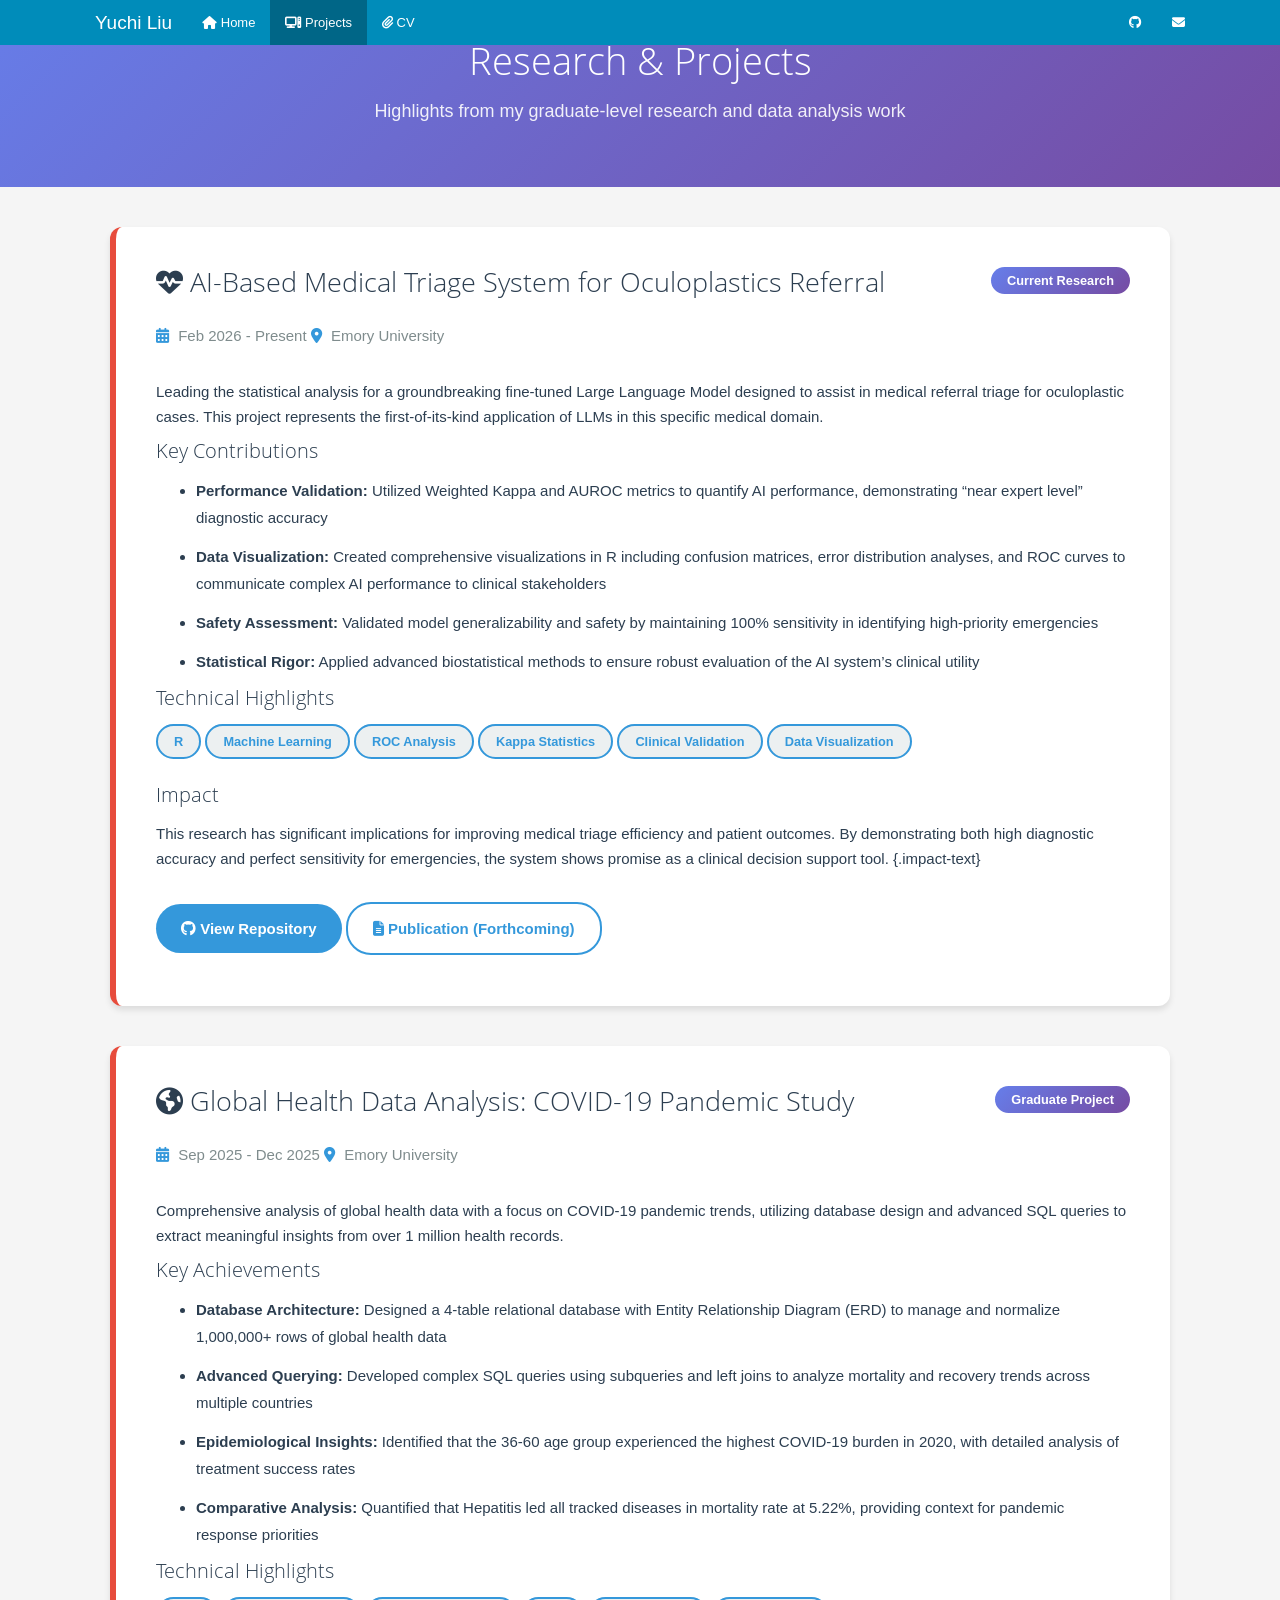
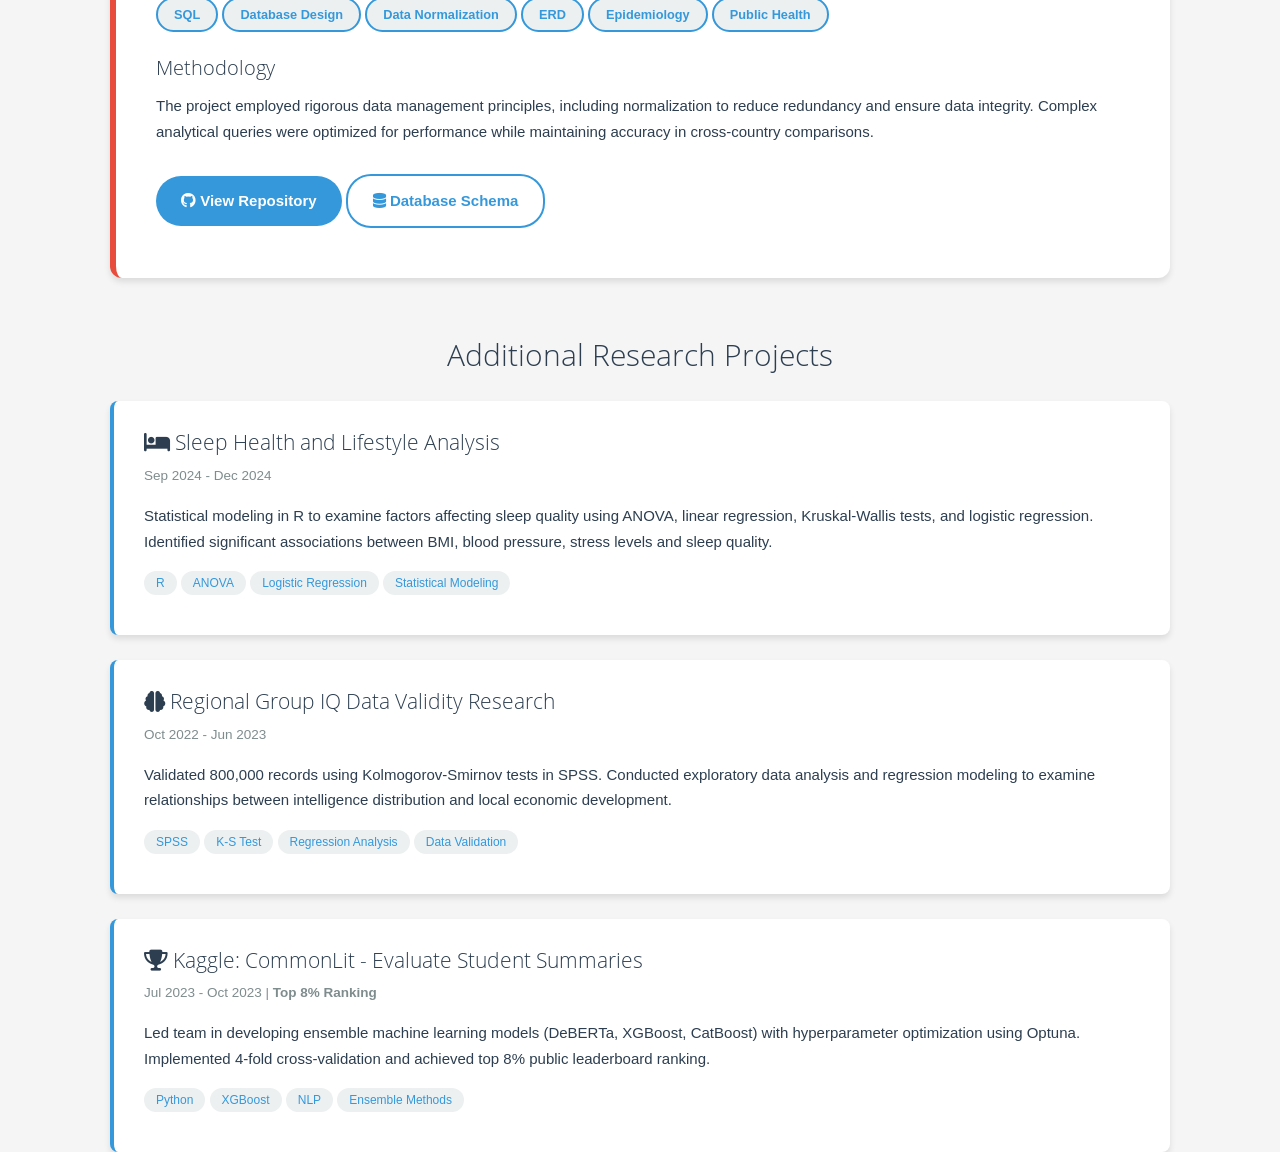
==== docs/projects.html @ c68bc4a6 "Add docs folder" ====
<!DOCTYPE html>

<html>

<head>

<meta charset="utf-8" />
<meta name="generator" content="pandoc" />
<meta http-equiv="X-UA-Compatible" content="IE=EDGE" />




<title>Projects</title>

<script src="site_libs/header-attrs-2.29/header-attrs.js"></script>
<script src="site_libs/jquery-3.6.0/jquery-3.6.0.min.js"></script>
<meta name="viewport" content="width=device-width, initial-scale=1" />
<link href="site_libs/bootstrap-3.3.5/css/yeti.min.css" rel="stylesheet" />
<script src="site_libs/bootstrap-3.3.5/js/bootstrap.min.js"></script>
<script src="site_libs/bootstrap-3.3.5/shim/html5shiv.min.js"></script>
<script src="site_libs/bootstrap-3.3.5/shim/respond.min.js"></script>
<style>h1 {font-size: 34px;}
       h1.title {font-size: 38px;}
       h2 {font-size: 30px;}
       h3 {font-size: 24px;}
       h4 {font-size: 18px;}
       h5 {font-size: 16px;}
       h6 {font-size: 12px;}
       code {color: inherit; background-color: rgba(0, 0, 0, 0.04);}
       pre:not([class]) { background-color: white }</style>
<script src="site_libs/navigation-1.1/tabsets.js"></script>
<link href="site_libs/highlightjs-9.12.0/default.css" rel="stylesheet" />
<script src="site_libs/highlightjs-9.12.0/highlight.js"></script>
<link href="site_libs/font-awesome-6.5.2/css/all.min.css" rel="stylesheet" />
<link href="site_libs/font-awesome-6.5.2/css/v4-shims.min.css" rel="stylesheet" />
<link rel="icon" type="image/png" href="images/favicon.ico"/>

<style type="text/css">
  code{white-space: pre-wrap;}
  span.smallcaps{font-variant: small-caps;}
  span.underline{text-decoration: underline;}
  div.column{display: inline-block; vertical-align: top; width: 50%;}
  div.hanging-indent{margin-left: 1.5em; text-indent: -1.5em;}
  ul.task-list{list-style: none;}
    </style>

<style type="text/css">code{white-space: pre;}</style>
<script type="text/javascript">
if (window.hljs) {
  hljs.configure({languages: []});
  hljs.initHighlightingOnLoad();
  if (document.readyState && document.readyState === "complete") {
    window.setTimeout(function() { hljs.initHighlighting(); }, 0);
  }
}
</script>






<link rel="stylesheet" href="style.css" type="text/css" />



<style type = "text/css">
.main-container {
  max-width: 940px;
  margin-left: auto;
  margin-right: auto;
}
img {
  max-width:100%;
}
.tabbed-pane {
  padding-top: 12px;
}
.html-widget {
  margin-bottom: 20px;
}
button.code-folding-btn:focus {
  outline: none;
}
summary {
  display: list-item;
}
details > summary > p:only-child {
  display: inline;
}
pre code {
  padding: 0;
}
</style>


<style type="text/css">
.dropdown-submenu {
  position: relative;
}
.dropdown-submenu>.dropdown-menu {
  top: 0;
  left: 100%;
  margin-top: -6px;
  margin-left: -1px;
  border-radius: 0 6px 6px 6px;
}
.dropdown-submenu:hover>.dropdown-menu {
  display: block;
}
.dropdown-submenu>a:after {
  display: block;
  content: " ";
  float: right;
  width: 0;
  height: 0;
  border-color: transparent;
  border-style: solid;
  border-width: 5px 0 5px 5px;
  border-left-color: #cccccc;
  margin-top: 5px;
  margin-right: -10px;
}
.dropdown-submenu:hover>a:after {
  border-left-color: #adb5bd;
}
.dropdown-submenu.pull-left {
  float: none;
}
.dropdown-submenu.pull-left>.dropdown-menu {
  left: -100%;
  margin-left: 10px;
  border-radius: 6px 0 6px 6px;
}
</style>

<script type="text/javascript">
// manage active state of menu based on current page
$(document).ready(function () {
  // active menu anchor
  href = window.location.pathname
  href = href.substr(href.lastIndexOf('/') + 1)
  if (href === "")
    href = "index.html";
  var menuAnchor = $('a[href="' + href + '"]');

  // mark the anchor link active (and if it's in a dropdown, also mark that active)
  var dropdown = menuAnchor.closest('li.dropdown');
  if (window.bootstrap) { // Bootstrap 4+
    menuAnchor.addClass('active');
    dropdown.find('> .dropdown-toggle').addClass('active');
  } else { // Bootstrap 3
    menuAnchor.parent().addClass('active');
    dropdown.addClass('active');
  }

  // Navbar adjustments
  var navHeight = $(".navbar").first().height() + 15;
  var style = document.createElement('style');
  var pt = "padding-top: " + navHeight + "px; ";
  var mt = "margin-top: -" + navHeight + "px; ";
  var css = "";
  // offset scroll position for anchor links (for fixed navbar)
  for (var i = 1; i <= 6; i++) {
    css += ".section h" + i + "{ " + pt + mt + "}\n";
  }
  style.innerHTML = "body {" + pt + "padding-bottom: 40px; }\n" + css;
  document.head.appendChild(style);
});
</script>

<!-- tabsets -->

<style type="text/css">
.tabset-dropdown > .nav-tabs {
  display: inline-table;
  max-height: 500px;
  min-height: 44px;
  overflow-y: auto;
  border: 1px solid #ddd;
  border-radius: 4px;
}

.tabset-dropdown > .nav-tabs > li.active:before, .tabset-dropdown > .nav-tabs.nav-tabs-open:before {
  content: "\e259";
  font-family: 'Glyphicons Halflings';
  display: inline-block;
  padding: 10px;
  border-right: 1px solid #ddd;
}

.tabset-dropdown > .nav-tabs.nav-tabs-open > li.active:before {
  content: "\e258";
  font-family: 'Glyphicons Halflings';
  border: none;
}

.tabset-dropdown > .nav-tabs > li.active {
  display: block;
}

.tabset-dropdown > .nav-tabs > li > a,
.tabset-dropdown > .nav-tabs > li > a:focus,
.tabset-dropdown > .nav-tabs > li > a:hover {
  border: none;
  display: inline-block;
  border-radius: 4px;
  background-color: transparent;
}

.tabset-dropdown > .nav-tabs.nav-tabs-open > li {
  display: block;
  float: none;
}

.tabset-dropdown > .nav-tabs > li {
  display: none;
}
</style>

<!-- code folding -->




</head>

<body>


<div class="container-fluid main-container">




<div class="navbar navbar-inverse  navbar-fixed-top" role="navigation">
  <div class="container">
    <div class="navbar-header">
      <button type="button" class="navbar-toggle collapsed" data-toggle="collapse" data-bs-toggle="collapse" data-target="#navbar" data-bs-target="#navbar">
        <span class="icon-bar"></span>
        <span class="icon-bar"></span>
        <span class="icon-bar"></span>
      </button>
      <a class="navbar-brand" href="index.html">Yuchi Liu</a>
    </div>
    <div id="navbar" class="navbar-collapse collapse">
      <ul class="nav navbar-nav">
        <li>
  <a href="index.html">
    <span class="fa fa-home"></span>
     
    Home
  </a>
</li>
<li>
  <a href="projects.html">
    <span class="fa fa-computer"></span>
     
    Projects
  </a>
</li>
<li>
  <a href="files/cv_full.pdf">
    <span class="fa fa-paperclip"></span>
     
    CV
  </a>
</li>
      </ul>
      <ul class="nav navbar-nav navbar-right">
        <li>
  <a href="https://github.com//yuchi-liu7">
    <span class="fa fa-github"></span>
     
  </a>
</li>
<li>
  <a href="mailto:yuchi.liu02@gmail.com">
    <span class="fa fa-envelope"></span>
     
  </a>
</li>
      </ul>
    </div><!--/.nav-collapse -->
  </div><!--/.container -->
</div><!--/.navbar -->

<div id="header">



<h1 class="title toc-ignore">Projects</h1>

</div>


<div id="research-projects" class="section level1 projects-header">
<h1>Research &amp; Projects</h1>
<p class="projects-subtitle">
Highlights from my graduate-level research and data analysis work
</p>
</div>
<div class="projects-container">
<div class="project-card featured">
<div id="ai-based-medical-triage-system-for-oculoplastics-referral"
class="section level2 project-header">
<h2><i class="fa fa-heartbeat"></i> AI-Based Medical Triage System for
Oculoplastics Referral</h2>
<p><span class="project-badge">Current Research</span></p>
</div>
<div class="project-meta">
<p><span class="meta-item"><i class="fa fa-calendar"></i> Feb 2026 -
Present</span> <span class="meta-item"><i class="fa fa-map-marker"></i>
Emory University</span></p>
</div>
<div class="project-description">
<p>Leading the statistical analysis for a groundbreaking fine-tuned
Large Language Model designed to assist in medical referral triage for
oculoplastic cases. This project represents the first-of-its-kind
application of LLMs in this specific medical domain.</p>
<div id="key-contributions" class="section level3">
<h3>Key Contributions</h3>
<ul>
<li><strong>Performance Validation:</strong> Utilized Weighted Kappa and
AUROC metrics to quantify AI performance, demonstrating “near expert
level” diagnostic accuracy</li>
<li><strong>Data Visualization:</strong> Created comprehensive
visualizations in R including confusion matrices, error distribution
analyses, and ROC curves to communicate complex AI performance to
clinical stakeholders</li>
<li><strong>Safety Assessment:</strong> Validated model generalizability
and safety by maintaining 100% sensitivity in identifying high-priority
emergencies</li>
<li><strong>Statistical Rigor:</strong> Applied advanced biostatistical
methods to ensure robust evaluation of the AI system’s clinical
utility</li>
</ul>
</div>
<div id="technical-highlights" class="section level3">
<h3>Technical Highlights</h3>
<div class="tech-stack">
<p><span class="tech-tag">R</span> <span class="tech-tag">Machine
Learning</span> <span class="tech-tag">ROC Analysis</span> <span
class="tech-tag">Kappa Statistics</span> <span class="tech-tag">Clinical
Validation</span> <span class="tech-tag">Data Visualization</span></p>
</div>
</div>
<div id="impact" class="section level3">
<h3>Impact</h3>
<p>This research has significant implications for improving medical
triage efficiency and patient outcomes. By demonstrating both high
diagnostic accuracy and perfect sensitivity for emergencies, the system
shows promise as a clinical decision support tool. {.impact-text}</p>
</div>
</div>
<div class="project-links">
<p><a href="https://github.com/yuchi-liu7" class="btn-project"
target="_blank"><i class="fa fa-github"></i> View Repository</a> <a
href="#" class="btn-project-secondary"><i class="fa fa-file-text"></i>
Publication (Forthcoming)</a></p>
</div>
</div>
<div class="project-card featured">
<div id="global-health-data-analysis-covid-19-pandemic-study"
class="section level2 project-header">
<h2><i class="fa fa-globe"></i> Global Health Data Analysis: COVID-19
Pandemic Study</h2>
<p><span class="project-badge">Graduate Project</span></p>
</div>
<div class="project-meta">
<p><span class="meta-item"><i class="fa fa-calendar"></i> Sep 2025 - Dec
2025</span> <span class="meta-item"><i class="fa fa-map-marker"></i>
Emory University</span></p>
</div>
<div class="project-description">
<p>Comprehensive analysis of global health data with a focus on COVID-19
pandemic trends, utilizing database design and advanced SQL queries to
extract meaningful insights from over 1 million health records.</p>
<div id="key-achievements" class="section level3">
<h3>Key Achievements</h3>
<ul>
<li><strong>Database Architecture:</strong> Designed a 4-table
relational database with Entity Relationship Diagram (ERD) to manage and
normalize 1,000,000+ rows of global health data</li>
<li><strong>Advanced Querying:</strong> Developed complex SQL queries
using subqueries and left joins to analyze mortality and recovery trends
across multiple countries</li>
<li><strong>Epidemiological Insights:</strong> Identified that the 36-60
age group experienced the highest COVID-19 burden in 2020, with detailed
analysis of treatment success rates</li>
<li><strong>Comparative Analysis:</strong> Quantified that Hepatitis led
all tracked diseases in mortality rate at 5.22%, providing context for
pandemic response priorities</li>
</ul>
</div>
<div id="technical-highlights-1" class="section level3">
<h3>Technical Highlights</h3>
<div class="tech-stack">
<p><span class="tech-tag">SQL</span> <span class="tech-tag">Database
Design</span> <span class="tech-tag">Data Normalization</span> <span
class="tech-tag">ERD</span> <span class="tech-tag">Epidemiology</span>
<span class="tech-tag">Public Health</span></p>
</div>
</div>
<div id="methodology" class="section level3">
<h3>Methodology</h3>
<p>The project employed rigorous data management principles, including
normalization to reduce redundancy and ensure data integrity. Complex
analytical queries were optimized for performance while maintaining
accuracy in cross-country comparisons.</p>
</div>
</div>
<div class="project-links">
<p><a href="https://github.com/yuchi-liu7" class="btn-project"
target="_blank"><i class="fa fa-github"></i> View Repository</a> <a
href="https://www.kaggle.com/datasets/uom190346a/sleep-health-and-lifestyle-dataset"
class="btn-project-secondary"><i class="fa fa-database"></i> Database
Schema</a></p>
</div>
</div>
<div id="additional-research-projects"
class="section level2 additional-projects">
<h2>Additional Research Projects</h2>
<div class="project-list">
<div id="sleep-health-and-lifestyle-analysis"
class="section level3 project-item">
<h3><i class="fa fa-bed"></i> Sleep Health and Lifestyle Analysis</h3>
<p class="project-date">
Sep 2024 - Dec 2024
</p>
<p>Statistical modeling in R to examine factors affecting sleep quality
using ANOVA, linear regression, Kruskal-Wallis tests, and logistic
regression. Identified significant associations between BMI, blood
pressure, stress levels and sleep quality.</p>
<div class="mini-tech-stack">
<p><span class="mini-tag">R</span> <span class="mini-tag">ANOVA</span>
<span class="mini-tag">Logistic Regression</span> <span
class="mini-tag">Statistical Modeling</span></p>
</div>
</div>
<div id="regional-group-iq-data-validity-research"
class="section level3 project-item">
<h3><i class="fa fa-brain"></i> Regional Group IQ Data Validity
Research</h3>
<p class="project-date">
Oct 2022 - Jun 2023
</p>
<p>Validated 800,000 records using Kolmogorov-Smirnov tests in SPSS.
Conducted exploratory data analysis and regression modeling to examine
relationships between intelligence distribution and local economic
development.</p>
<div class="mini-tech-stack">
<p><span class="mini-tag">SPSS</span> <span class="mini-tag">K-S
Test</span> <span class="mini-tag">Regression Analysis</span> <span
class="mini-tag">Data Validation</span></p>
</div>
</div>
<div id="kaggle-commonlit---evaluate-student-summaries"
class="section level3 project-item">
<h3><i class="fa fa-trophy"></i> Kaggle: CommonLit - Evaluate Student
Summaries</h3>
<p class="project-date">
Jul 2023 - Oct 2023 | <strong>Top 8% Ranking</strong>
</p>
<p>Led team in developing ensemble machine learning models (DeBERTa,
XGBoost, CatBoost) with hyperparameter optimization using Optuna.
Implemented 4-fold cross-validation and achieved top 8% public
leaderboard ranking.</p>
<div class="mini-tech-stack">
<p><span class="mini-tag">Python</span> <span
class="mini-tag">XGBoost</span> <span class="mini-tag">NLP</span> <span
class="mini-tag">Ensemble Methods</span></p>
</div>
</div>
</div>
</div>
</div>




</div>

<script>

// add bootstrap table styles to pandoc tables
function bootstrapStylePandocTables() {
  $('tr.odd').parent('tbody').parent('table').addClass('table table-condensed');
}
$(document).ready(function () {
  bootstrapStylePandocTables();
});


</script>

<!-- tabsets -->

<script>
$(document).ready(function () {
  window.buildTabsets("TOC");
});

$(document).ready(function () {
  $('.tabset-dropdown > .nav-tabs > li').click(function () {
    $(this).parent().toggleClass('nav-tabs-open');
  });
});
</script>

<!-- code folding -->


<!-- dynamically load mathjax for compatibility with self-contained -->
<script>
  (function () {
    var script = document.createElement("script");
    script.type = "text/javascript";
    script.src  = "https://mathjax.rstudio.com/latest/MathJax.js?config=TeX-AMS-MML_HTMLorMML";
    document.getElementsByTagName("head")[0].appendChild(script);
  })();
</script>

</body>
</html>
---- docs/site_libs/bootstrap-3.3.5/css/yeti.min.css ----
@font-face {
  font-family: 'Open Sans';
  font-style: normal;
  font-weight: 300;
  src: url(fonts/OpenSansLight.ttf) format('truetype');
}
@font-face {
  font-family: 'Open Sans';
  font-style: normal;
  font-weight: 400;
  src: url(fonts/OpenSans.ttf) format('truetype');
}
@font-face {
  font-family: 'Open Sans';
  font-style: normal;
  font-weight: 700;
  src: url(fonts/OpenSansBold.ttf) format('truetype');
}
@font-face {
  font-family: 'Open Sans';
  font-style: italic;
  font-weight: 300;
  src: url(fonts/OpenSansLightItalic.ttf) format('truetype');
}
@font-face {
  font-family: 'Open Sans';
  font-style: italic;
  font-weight: 400;
  src: url(fonts/OpenSansItalic.ttf) format('truetype');
}
@font-face {
  font-family: 'Open Sans';
  font-style: italic;
  font-weight: 700;
  src: url(fonts/OpenSansBoldItalic.ttf) format('truetype');
}


/*!
 * bootswatch v3.3.6
 * Homepage: http://bootswatch.com
 * Copyright 2012-2015 Thomas Park
 * Licensed under MIT
 * Based on Bootstrap
*//*!
 * Bootstrap v3.3.6 (http://getbootstrap.com)
 * Copyright 2011-2015 Twitter, Inc.
 * Licensed under MIT (https://github.com/twbs/bootstrap/blob/master/LICENSE)
 *//*! normalize.css v3.0.3 | MIT License | github.com/necolas/normalize.css */html{font-family:sans-serif;-ms-text-size-adjust:100%;-webkit-text-size-adjust:100%}body{margin:0}article,aside,details,figcaption,figure,footer,header,hgroup,main,menu,nav,section,summary{display:block}audio,canvas,progress,video{display:inline-block;vertical-align:baseline}audio:not([controls]){display:none;height:0}[hidden],template{display:none}a{background-color:transparent}a:active,a:hover{outline:0}abbr[title]{border-bottom:1px dotted}b,strong{font-weight:bold}dfn{font-style:italic}h1{font-size:2em;margin:0.67em 0}mark{background:#ff0;color:#000}small{font-size:80%}sub,sup{font-size:75%;line-height:0;position:relative;vertical-align:baseline}sup{top:-0.5em}sub{bottom:-0.25em}img{border:0}svg:not(:root){overflow:hidden}figure{margin:1em 40px}hr{-webkit-box-sizing:content-box;-moz-box-sizing:content-box;box-sizing:content-box;height:0}pre{overflow:auto}code,kbd,pre,samp{font-family:monospace, monospace;font-size:1em}button,input,optgroup,select,textarea{color:inherit;font:inherit;margin:0}button{overflow:visible}button,select{text-transform:none}button,html input[type="button"],input[type="reset"],input[type="submit"]{-webkit-appearance:button;cursor:pointer}button[disabled],html input[disabled]{cursor:default}button::-moz-focus-inner,input::-moz-focus-inner{border:0;padding:0}input{line-height:normal}input[type="checkbox"],input[type="radio"]{-webkit-box-sizing:border-box;-moz-box-sizing:border-box;box-sizing:border-box;padding:0}input[type="number"]::-webkit-inner-spin-button,input[type="number"]::-webkit-outer-spin-button{height:auto}input[type="search"]{-webkit-appearance:textfield;-webkit-box-sizing:content-box;-moz-box-sizing:content-box;box-sizing:content-box}input[type="search"]::-webkit-search-cancel-button,input[type="search"]::-webkit-search-decoration{-webkit-appearance:none}fieldset{border:1px solid #c0c0c0;margin:0 2px;padding:0.35em 0.625em 0.75em}legend{border:0;padding:0}textarea{overflow:auto}optgroup{font-weight:bold}table{border-collapse:collapse;border-spacing:0}td,th{padding:0}/*! Source: https://github.com/h5bp/html5-boilerplate/blob/master/src/css/main.css */@media print{*,*:before,*:after{background:transparent !important;color:#000 !important;-webkit-box-shadow:none !important;box-shadow:none !important;text-shadow:none !important}a,a:visited{text-decoration:underline}a[href]:after{content:" (" attr(href) ")"}abbr[title]:after{content:" (" attr(title) ")"}a[href^="#"]:after,a[href^="javascript:"]:after{content:""}pre,blockquote{border:1px solid #999;page-break-inside:avoid}thead{display:table-header-group}tr,img{page-break-inside:avoid}img{max-width:100% !important}p,h2,h3{orphans:3;widows:3}h2,h3{page-break-after:avoid}.navbar{display:none}.btn>.caret,.dropup>.btn>.caret{border-top-color:#000 !important}.label{border:1px solid #000}.table{border-collapse:collapse !important}.table td,.table th{background-color:#fff !important}.table-bordered th,.table-bordered td{border:1px solid #ddd !important}}@font-face{font-family:'Glyphicons Halflings';src:url('../fonts/glyphicons-halflings-regular.eot');src:url('../fonts/glyphicons-halflings-regular.eot?#iefix') format('embedded-opentype'),url('../fonts/glyphicons-halflings-regular.woff') format('woff'),url('../fonts/glyphicons-halflings-regular.ttf') format('truetype'),url('../fonts/glyphicons-halflings-regular.svg#glyphicons_halflingsregular') format('svg')}.glyphicon{position:relative;top:1px;display:inline-block;font-family:'Glyphicons Halflings';font-style:normal;font-weight:normal;line-height:1;-webkit-font-smoothing:antialiased;-moz-osx-font-smoothing:grayscale}.glyphicon-asterisk:before{content:"\002a"}.glyphicon-plus:before{content:"\002b"}.glyphicon-euro:before,.glyphicon-eur:before{content:"\20ac"}.glyphicon-minus:before{content:"\2212"}.glyphicon-cloud:before{content:"\2601"}.glyphicon-envelope:before{content:"\2709"}.glyphicon-pencil:before{content:"\270f"}.glyphicon-glass:before{content:"\e001"}.glyphicon-music:before{content:"\e002"}.glyphicon-search:before{content:"\e003"}.glyphicon-heart:before{content:"\e005"}.glyphicon-star:before{content:"\e006"}.glyphicon-star-empty:before{content:"\e007"}.glyphicon-user:before{content:"\e008"}.glyphicon-film:before{content:"\e009"}.glyphicon-th-large:before{content:"\e010"}.glyphicon-th:before{content:"\e011"}.glyphicon-th-list:before{content:"\e012"}.glyphicon-ok:before{content:"\e013"}.glyphicon-remove:before{content:"\e014"}.glyphicon-zoom-in:before{content:"\e015"}.glyphicon-zoom-out:before{content:"\e016"}.glyphicon-off:before{content:"\e017"}.glyphicon-signal:before{content:"\e018"}.glyphicon-cog:before{content:"\e019"}.glyphicon-trash:before{content:"\e020"}.glyphicon-home:before{content:"\e021"}.glyphicon-file:before{content:"\e022"}.glyphicon-time:before{content:"\e023"}.glyphicon-road:before{content:"\e024"}.glyphicon-download-alt:before{content:"\e025"}.glyphicon-download:before{content:"\e026"}.glyphicon-upload:before{content:"\e027"}.glyphicon-inbox:before{content:"\e028"}.glyphicon-play-circle:before{content:"\e029"}.glyphicon-repeat:before{content:"\e030"}.glyphicon-refresh:before{content:"\e031"}.glyphicon-list-alt:before{content:"\e032"}.glyphicon-lock:before{content:"\e033"}.glyphicon-flag:before{content:"\e034"}.glyphicon-headphones:before{content:"\e035"}.glyphicon-volume-off:before{content:"\e036"}.glyphicon-volume-down:before{content:"\e037"}.glyphicon-volume-up:before{content:"\e038"}.glyphicon-qrcode:before{content:"\e039"}.glyphicon-barcode:before{content:"\e040"}.glyphicon-tag:before{content:"\e041"}.glyphicon-tags:before{content:"\e042"}.glyphicon-book:before{content:"\e043"}.glyphicon-bookmark:before{content:"\e044"}.glyphicon-print:before{content:"\e045"}.glyphicon-camera:before{content:"\e046"}.glyphicon-font:before{content:"\e047"}.glyphicon-bold:before{content:"\e048"}.glyphicon-italic:before{content:"\e049"}.glyphicon-text-height:before{content:"\e050"}.glyphicon-text-width:before{content:"\e051"}.glyphicon-align-left:before{content:"\e052"}.glyphicon-align-center:before{content:"\e053"}.glyphicon-align-right:before{content:"\e054"}.glyphicon-align-justify:before{content:"\e055"}.glyphicon-list:before{content:"\e056"}.glyphicon-indent-left:before{content:"\e057"}.glyphicon-indent-right:before{content:"\e058"}.glyphicon-facetime-video:before{content:"\e059"}.glyphicon-picture:before{content:"\e060"}.glyphicon-map-marker:before{content:"\e062"}.glyphicon-adjust:before{content:"\e063"}.glyphicon-tint:before{content:"\e064"}.glyphicon-edit:before{content:"\e065"}.glyphicon-share:before{content:"\e066"}.glyphicon-check:before{content:"\e067"}.glyphicon-move:before{content:"\e068"}.glyphicon-step-backward:before{content:"\e069"}.glyphicon-fast-backward:before{content:"\e070"}.glyphicon-backward:before{content:"\e071"}.glyphicon-play:before{content:"\e072"}.glyphicon-pause:before{content:"\e073"}.glyphicon-stop:before{content:"\e074"}.glyphicon-forward:before{content:"\e075"}.glyphicon-fast-forward:before{content:"\e076"}.glyphicon-step-forward:before{content:"\e077"}.glyphicon-eject:before{content:"\e078"}.glyphicon-chevron-left:before{content:"\e079"}.glyphicon-chevron-right:before{content:"\e080"}.glyphicon-plus-sign:before{content:"\e081"}.glyphicon-minus-sign:before{content:"\e082"}.glyphicon-remove-sign:before{content:"\e083"}.glyphicon-ok-sign:before{content:"\e084"}.glyphicon-question-sign:before{content:"\e085"}.glyphicon-info-sign:before{content:"\e086"}.glyphicon-screenshot:before{content:"\e087"}.glyphicon-remove-circle:before{content:"\e088"}.glyphicon-ok-circle:before{content:"\e089"}.glyphicon-ban-circle:before{content:"\e090"}.glyphicon-arrow-left:before{content:"\e091"}.glyphicon-arrow-right:before{content:"\e092"}.glyphicon-arrow-up:before{content:"\e093"}.glyphicon-arrow-down:before{content:"\e094"}.glyphicon-share-alt:before{content:"\e095"}.glyphicon-resize-full:before{content:"\e096"}.glyphicon-resize-small:before{content:"\e097"}.glyphicon-exclamation-sign:before{content:"\e101"}.glyphicon-gift:before{content:"\e102"}.glyphicon-leaf:before{content:"\e103"}.glyphicon-fire:before{content:"\e104"}.glyphicon-eye-open:before{content:"\e105"}.glyphicon-eye-close:before{content:"\e106"}.glyphicon-warning-sign:before{content:"\e107"}.glyphicon-plane:before{content:"\e108"}.glyphicon-calendar:before{content:"\e109"}.glyphicon-random:before{content:"\e110"}.glyphicon-comment:before{content:"\e111"}.glyphicon-magnet:before{content:"\e112"}.glyphicon-chevron-up:before{content:"\e113"}.glyphicon-chevron-down:before{content:"\e114"}.glyphicon-retweet:before{content:"\e115"}.glyphicon-shopping-cart:before{content:"\e116"}.glyphicon-folder-close:before{content:"\e117"}.glyphicon-folder-open:before{content:"\e118"}.glyphicon-resize-vertical:before{content:"\e119"}.glyphicon-resize-horizontal:before{content:"\e120"}.glyphicon-hdd:before{content:"\e121"}.glyphicon-bullhorn:before{content:"\e122"}.glyphicon-bell:before{content:"\e123"}.glyphicon-certificate:before{content:"\e124"}.glyphicon-thumbs-up:before{content:"\e125"}.glyphicon-thumbs-down:before{content:"\e126"}.glyphicon-hand-right:before{content:"\e127"}.glyphicon-hand-left:before{content:"\e128"}.glyphicon-hand-up:before{content:"\e129"}.glyphicon-hand-down:before{content:"\e130"}.glyphicon-circle-arrow-right:before{content:"\e131"}.glyphicon-circle-arrow-left:before{content:"\e132"}.glyphicon-circle-arrow-up:before{content:"\e133"}.glyphicon-circle-arrow-down:before{content:"\e134"}.glyphicon-globe:before{content:"\e135"}.glyphicon-wrench:before{content:"\e136"}.glyphicon-tasks:before{content:"\e137"}.glyphicon-filter:before{content:"\e138"}.glyphicon-briefcase:before{content:"\e139"}.glyphicon-fullscreen:before{content:"\e140"}.glyphicon-dashboard:before{content:"\e141"}.glyphicon-paperclip:before{content:"\e142"}.glyphicon-heart-empty:before{content:"\e143"}.glyphicon-link:before{content:"\e144"}.glyphicon-phone:before{content:"\e145"}.glyphicon-pushpin:before{content:"\e146"}.glyphicon-usd:before{content:"\e148"}.glyphicon-gbp:before{content:"\e149"}.glyphicon-sort:before{content:"\e150"}.glyphicon-sort-by-alphabet:before{content:"\e151"}.glyphicon-sort-by-alphabet-alt:before{content:"\e152"}.glyphicon-sort-by-order:before{content:"\e153"}.glyphicon-sort-by-order-alt:before{content:"\e154"}.glyphicon-sort-by-attributes:before{content:"\e155"}.glyphicon-sort-by-attributes-alt:before{content:"\e156"}.glyphicon-unchecked:before{content:"\e157"}.glyphicon-expand:before{content:"\e158"}.glyphicon-collapse-down:before{content:"\e159"}.glyphicon-collapse-up:before{content:"\e160"}.glyphicon-log-in:before{content:"\e161"}.glyphicon-flash:before{content:"\e162"}.glyphicon-log-out:before{content:"\e163"}.glyphicon-new-window:before{content:"\e164"}.glyphicon-record:before{content:"\e165"}.glyphicon-save:before{content:"\e166"}.glyphicon-open:before{content:"\e167"}.glyphicon-saved:before{content:"\e168"}.glyphicon-import:before{content:"\e169"}.glyphicon-export:before{content:"\e170"}.glyphicon-send:before{content:"\e171"}.glyphicon-floppy-disk:before{content:"\e172"}.glyphicon-floppy-saved:before{content:"\e173"}.glyphicon-floppy-remove:before{content:"\e174"}.glyphicon-floppy-save:before{content:"\e175"}.glyphicon-floppy-open:before{content:"\e176"}.glyphicon-credit-card:before{content:"\e177"}.glyphicon-transfer:before{content:"\e178"}.glyphicon-cutlery:before{content:"\e179"}.glyphicon-header:before{content:"\e180"}.glyphicon-compressed:before{content:"\e181"}.glyphicon-earphone:before{content:"\e182"}.glyphicon-phone-alt:before{content:"\e183"}.glyphicon-tower:before{content:"\e184"}.glyphicon-stats:before{content:"\e185"}.glyphicon-sd-video:before{content:"\e186"}.glyphicon-hd-video:before{content:"\e187"}.glyphicon-subtitles:before{content:"\e188"}.glyphicon-sound-stereo:before{content:"\e189"}.glyphicon-sound-dolby:before{content:"\e190"}.glyphicon-sound-5-1:before{content:"\e191"}.glyphicon-sound-6-1:before{content:"\e192"}.glyphicon-sound-7-1:before{content:"\e193"}.glyphicon-copyright-mark:before{content:"\e194"}.glyphicon-registration-mark:before{content:"\e195"}.glyphicon-cloud-download:before{content:"\e197"}.glyphicon-cloud-upload:before{content:"\e198"}.glyphicon-tree-conifer:before{content:"\e199"}.glyphicon-tree-deciduous:before{content:"\e200"}.glyphicon-cd:before{content:"\e201"}.glyphicon-save-file:before{content:"\e202"}.glyphicon-open-file:before{content:"\e203"}.glyphicon-level-up:before{content:"\e204"}.glyphicon-copy:before{content:"\e205"}.glyphicon-paste:before{content:"\e206"}.glyphicon-alert:before{content:"\e209"}.glyphicon-equalizer:before{content:"\e210"}.glyphicon-king:before{content:"\e211"}.glyphicon-queen:before{content:"\e212"}.glyphicon-pawn:before{content:"\e213"}.glyphicon-bishop:before{content:"\e214"}.glyphicon-knight:before{content:"\e215"}.glyphicon-baby-formula:before{content:"\e216"}.glyphicon-tent:before{content:"\26fa"}.glyphicon-blackboard:before{content:"\e218"}.glyphicon-bed:before{content:"\e219"}.glyphicon-apple:before{content:"\f8ff"}.glyphicon-erase:before{content:"\e221"}.glyphicon-hourglass:before{content:"\231b"}.glyphicon-lamp:before{content:"\e223"}.glyphicon-duplicate:before{content:"\e224"}.glyphicon-piggy-bank:before{content:"\e225"}.glyphicon-scissors:before{content:"\e226"}.glyphicon-bitcoin:before{content:"\e227"}.glyphicon-btc:before{content:"\e227"}.glyphicon-xbt:before{content:"\e227"}.glyphicon-yen:before{content:"\00a5"}.glyphicon-jpy:before{content:"\00a5"}.glyphicon-ruble:before{content:"\20bd"}.glyphicon-rub:before{content:"\20bd"}.glyphicon-scale:before{content:"\e230"}.glyphicon-ice-lolly:before{content:"\e231"}.glyphicon-ice-lolly-tasted:before{content:"\e232"}.glyphicon-education:before{content:"\e233"}.glyphicon-option-horizontal:before{content:"\e234"}.glyphicon-option-vertical:before{content:"\e235"}.glyphicon-menu-hamburger:before{content:"\e236"}.glyphicon-modal-window:before{content:"\e237"}.glyphicon-oil:before{content:"\e238"}.glyphicon-grain:before{content:"\e239"}.glyphicon-sunglasses:before{content:"\e240"}.glyphicon-text-size:before{content:"\e241"}.glyphicon-text-color:before{content:"\e242"}.glyphicon-text-background:before{content:"\e243"}.glyphicon-object-align-top:before{content:"\e244"}.glyphicon-object-align-bottom:before{content:"\e245"}.glyphicon-object-align-horizontal:before{content:"\e246"}.glyphicon-object-align-left:before{content:"\e247"}.glyphicon-object-align-vertical:before{content:"\e248"}.glyphicon-object-align-right:before{content:"\e249"}.glyphicon-triangle-right:before{content:"\e250"}.glyphicon-triangle-left:before{content:"\e251"}.glyphicon-triangle-bottom:before{content:"\e252"}.glyphicon-triangle-top:before{content:"\e253"}.glyphicon-console:before{content:"\e254"}.glyphicon-superscript:before{content:"\e255"}.glyphicon-subscript:before{content:"\e256"}.glyphicon-menu-left:before{content:"\e257"}.glyphicon-menu-right:before{content:"\e258"}.glyphicon-menu-down:before{content:"\e259"}.glyphicon-menu-up:before{content:"\e260"}*{-webkit-box-sizing:border-box;-moz-box-sizing:border-box;box-sizing:border-box}*:before,*:after{-webkit-box-sizing:border-box;-moz-box-sizing:border-box;box-sizing:border-box}html{font-size:10px;-webkit-tap-highlight-color:rgba(0,0,0,0)}body{font-family:"Open Sans","Helvetica Neue",Helvetica,Arial,sans-serif;font-size:15px;line-height:1.4;color:#222222;background-color:#ffffff}input,button,select,textarea{font-family:inherit;font-size:inherit;line-height:inherit}a{color:#008cba;text-decoration:none}a:hover,a:focus{color:#008cba;text-decoration:underline}a:focus{outline:thin dotted;outline:5px auto -webkit-focus-ring-color;outline-offset:-2px}figure{margin:0}img{vertical-align:middle}.img-responsive,.thumbnail>img,.thumbnail a>img,.carousel-inner>.item>img,.carousel-inner>.item>a>img{display:block;max-width:100%;height:auto}.img-rounded{border-radius:0}.img-thumbnail{padding:4px;line-height:1.4;background-color:#ffffff;border:1px solid #dddddd;border-radius:0;-webkit-transition:all .2s ease-in-out;-o-transition:all .2s ease-in-out;transition:all .2s ease-in-out;display:inline-block;max-width:100%;height:auto}.img-circle{border-radius:50%}hr{margin-top:21px;margin-bottom:21px;border:0;border-top:1px solid #dddddd}.sr-only{position:absolute;width:1px;height:1px;margin:-1px;padding:0;overflow:hidden;clip:rect(0, 0, 0, 0);border:0}.sr-only-focusable:active,.sr-only-focusable:focus{position:static;width:auto;height:auto;margin:0;overflow:visible;clip:auto}[role="button"]{cursor:pointer}h1,h2,h3,h4,h5,h6,.h1,.h2,.h3,.h4,.h5,.h6{font-family:"Open Sans","Helvetica Neue",Helvetica,Arial,sans-serif;font-weight:300;line-height:1.1;color:inherit}h1 small,h2 small,h3 small,h4 small,h5 small,h6 small,.h1 small,.h2 small,.h3 small,.h4 small,.h5 small,.h6 small,h1 .small,h2 .small,h3 .small,h4 .small,h5 .small,h6 .small,.h1 .small,.h2 .small,.h3 .small,.h4 .small,.h5 .small,.h6 .small{font-weight:normal;line-height:1;color:#999999}h1,.h1,h2,.h2,h3,.h3{margin-top:21px;margin-bottom:10.5px}h1 small,.h1 small,h2 small,.h2 small,h3 small,.h3 small,h1 .small,.h1 .small,h2 .small,.h2 .small,h3 .small,.h3 .small{font-size:65%}h4,.h4,h5,.h5,h6,.h6{margin-top:10.5px;margin-bottom:10.5px}h4 small,.h4 small,h5 small,.h5 small,h6 small,.h6 small,h4 .small,.h4 .small,h5 .small,.h5 .small,h6 .small,.h6 .small{font-size:75%}h1,.h1{font-size:39px}h2,.h2{font-size:32px}h3,.h3{font-size:26px}h4,.h4{font-size:19px}h5,.h5{font-size:15px}h6,.h6{font-size:13px}p{margin:0 0 10.5px}.lead{margin-bottom:21px;font-size:17px;font-weight:300;line-height:1.4}@media (min-width:768px){.lead{font-size:22.5px}}small,.small{font-size:80%}mark,.mark{background-color:#fcf8e3;padding:.2em}.text-left{text-align:left}.text-right{text-align:right}.text-center{text-align:center}.text-justify{text-align:justify}.text-nowrap{white-space:nowrap}.text-lowercase{text-transform:lowercase}.text-uppercase{text-transform:uppercase}.text-capitalize{text-transform:capitalize}.text-muted{color:#999999}.text-primary{color:#008cba}a.text-primary:hover,a.text-primary:focus{color:#006687}.text-success{color:#43ac6a}a.text-success:hover,a.text-success:focus{color:#358753}.text-info{color:#5bc0de}a.text-info:hover,a.text-info:focus{color:#31b0d5}.text-warning{color:#e99002}a.text-warning:hover,a.text-warning:focus{color:#b67102}.text-danger{color:#f04124}a.text-danger:hover,a.text-danger:focus{color:#d32a0e}.bg-primary{color:#fff;background-color:#008cba}a.bg-primary:hover,a.bg-primary:focus{background-color:#006687}.bg-success{background-color:#dff0d8}a.bg-success:hover,a.bg-success:focus{background-color:#c1e2b3}.bg-info{background-color:#d9edf7}a.bg-info:hover,a.bg-info:focus{background-color:#afd9ee}.bg-warning{background-color:#fcf8e3}a.bg-warning:hover,a.bg-warning:focus{background-color:#f7ecb5}.bg-danger{background-color:#f2dede}a.bg-danger:hover,a.bg-danger:focus{background-color:#e4b9b9}.page-header{padding-bottom:9.5px;margin:42px 0 21px;border-bottom:1px solid #dddddd}ul,ol{margin-top:0;margin-bottom:10.5px}ul ul,ol ul,ul ol,ol ol{margin-bottom:0}.list-unstyled{padding-left:0;list-style:none}.list-inline{padding-left:0;list-style:none;margin-left:-5px}.list-inline>li{display:inline-block;padding-left:5px;padding-right:5px}dl{margin-top:0;margin-bottom:21px}dt,dd{line-height:1.4}dt{font-weight:bold}dd{margin-left:0}@media (min-width:768px){.dl-horizontal dt{float:left;width:160px;clear:left;text-align:right;overflow:hidden;text-overflow:ellipsis;white-space:nowrap}.dl-horizontal dd{margin-left:180px}}abbr[title],abbr[data-original-title]{cursor:help;border-bottom:1px dotted #999999}.initialism{font-size:90%;text-transform:uppercase}blockquote{padding:10.5px 21px;margin:0 0 21px;font-size:18.75px;border-left:5px solid #dddddd}blockquote p:last-child,blockquote ul:last-child,blockquote ol:last-child{margin-bottom:0}blockquote footer,blockquote small,blockquote .small{display:block;font-size:80%;line-height:1.4;color:#6f6f6f}blockquote footer:before,blockquote small:before,blockquote .small:before{content:'\2014 \00A0'}.blockquote-reverse,blockquote.pull-right{padding-right:15px;padding-left:0;border-right:5px solid #dddddd;border-left:0;text-align:right}.blockquote-reverse footer:before,blockquote.pull-right footer:before,.blockquote-reverse small:before,blockquote.pull-right small:before,.blockquote-reverse .small:before,blockquote.pull-right .small:before{content:''}.blockquote-reverse footer:after,blockquote.pull-right footer:after,.blockquote-reverse small:after,blockquote.pull-right small:after,.blockquote-reverse .small:after,blockquote.pull-right .small:after{content:'\00A0 \2014'}address{margin-bottom:21px;font-style:normal;line-height:1.4}code,kbd,pre,samp{font-family:monospace}code{padding:2px 4px;font-size:90%;color:#c7254e;background-color:#f9f2f4;border-radius:0}kbd{padding:2px 4px;font-size:90%;color:#ffffff;background-color:#333333;border-radius:0;-webkit-box-shadow:inset 0 -1px 0 rgba(0,0,0,0.25);box-shadow:inset 0 -1px 0 rgba(0,0,0,0.25)}kbd kbd{padding:0;font-size:100%;font-weight:bold;-webkit-box-shadow:none;box-shadow:none}pre{display:block;padding:10px;margin:0 0 10.5px;font-size:14px;line-height:1.4;word-break:break-all;word-wrap:break-word;color:#333333;background-color:#f5f5f5;border:1px solid #cccccc;border-radius:0}pre code{padding:0;font-size:inherit;color:inherit;white-space:pre-wrap;background-color:transparent;border-radius:0}.pre-scrollable{max-height:340px;overflow-y:scroll}.container{margin-right:auto;margin-left:auto;padding-left:15px;padding-right:15px}@media (min-width:768px){.container{width:750px}}@media (min-width:992px){.container{width:970px}}@media (min-width:1200px){.container{width:1170px}}.container-fluid{margin-right:auto;margin-left:auto;padding-left:15px;padding-right:15px}.row{margin-left:-15px;margin-right:-15px}.col-xs-1,.col-sm-1,.col-md-1,.col-lg-1,.col-xs-2,.col-sm-2,.col-md-2,.col-lg-2,.col-xs-3,.col-sm-3,.col-md-3,.col-lg-3,.col-xs-4,.col-sm-4,.col-md-4,.col-lg-4,.col-xs-5,.col-sm-5,.col-md-5,.col-lg-5,.col-xs-6,.col-sm-6,.col-md-6,.col-lg-6,.col-xs-7,.col-sm-7,.col-md-7,.col-lg-7,.col-xs-8,.col-sm-8,.col-md-8,.col-lg-8,.col-xs-9,.col-sm-9,.col-md-9,.col-lg-9,.col-xs-10,.col-sm-10,.col-md-10,.col-lg-10,.col-xs-11,.col-sm-11,.col-md-11,.col-lg-11,.col-xs-12,.col-sm-12,.col-md-12,.col-lg-12{position:relative;min-height:1px;padding-left:15px;padding-right:15px}.col-xs-1,.col-xs-2,.col-xs-3,.col-xs-4,.col-xs-5,.col-xs-6,.col-xs-7,.col-xs-8,.col-xs-9,.col-xs-10,.col-xs-11,.col-xs-12{float:left}.col-xs-12{width:100%}.col-xs-11{width:91.66666667%}.col-xs-10{width:83.33333333%}.col-xs-9{width:75%}.col-xs-8{width:66.66666667%}.col-xs-7{width:58.33333333%}.col-xs-6{width:50%}.col-xs-5{width:41.66666667%}.col-xs-4{width:33.33333333%}.col-xs-3{width:25%}.col-xs-2{width:16.66666667%}.col-xs-1{width:8.33333333%}.col-xs-pull-12{right:100%}.col-xs-pull-11{right:91.66666667%}.col-xs-pull-10{right:83.33333333%}.col-xs-pull-9{right:75%}.col-xs-pull-8{right:66.66666667%}.col-xs-pull-7{right:58.33333333%}.col-xs-pull-6{right:50%}.col-xs-pull-5{right:41.66666667%}.col-xs-pull-4{right:33.33333333%}.col-xs-pull-3{right:25%}.col-xs-pull-2{right:16.66666667%}.col-xs-pull-1{right:8.33333333%}.col-xs-pull-0{right:auto}.col-xs-push-12{left:100%}.col-xs-push-11{left:91.66666667%}.col-xs-push-10{left:83.33333333%}.col-xs-push-9{left:75%}.col-xs-push-8{left:66.66666667%}.col-xs-push-7{left:58.33333333%}.col-xs-push-6{left:50%}.col-xs-push-5{left:41.66666667%}.col-xs-push-4{left:33.33333333%}.col-xs-push-3{left:25%}.col-xs-push-2{left:16.66666667%}.col-xs-push-1{left:8.33333333%}.col-xs-push-0{left:auto}.col-xs-offset-12{margin-left:100%}.col-xs-offset-11{margin-left:91.66666667%}.col-xs-offset-10{margin-left:83.33333333%}.col-xs-offset-9{margin-left:75%}.col-xs-offset-8{margin-left:66.66666667%}.col-xs-offset-7{margin-left:58.33333333%}.col-xs-offset-6{margin-left:50%}.col-xs-offset-5{margin-left:41.66666667%}.col-xs-offset-4{margin-left:33.33333333%}.col-xs-offset-3{margin-left:25%}.col-xs-offset-2{margin-left:16.66666667%}.col-xs-offset-1{margin-left:8.33333333%}.col-xs-offset-0{margin-left:0%}@media (min-width:768px){.col-sm-1,.col-sm-2,.col-sm-3,.col-sm-4,.col-sm-5,.col-sm-6,.col-sm-7,.col-sm-8,.col-sm-9,.col-sm-10,.col-sm-11,.col-sm-12{float:left}.col-sm-12{width:100%}.col-sm-11{width:91.66666667%}.col-sm-10{width:83.33333333%}.col-sm-9{width:75%}.col-sm-8{width:66.66666667%}.col-sm-7{width:58.33333333%}.col-sm-6{width:50%}.col-sm-5{width:41.66666667%}.col-sm-4{width:33.33333333%}.col-sm-3{width:25%}.col-sm-2{width:16.66666667%}.col-sm-1{width:8.33333333%}.col-sm-pull-12{right:100%}.col-sm-pull-11{right:91.66666667%}.col-sm-pull-10{right:83.33333333%}.col-sm-pull-9{right:75%}.col-sm-pull-8{right:66.66666667%}.col-sm-pull-7{right:58.33333333%}.col-sm-pull-6{right:50%}.col-sm-pull-5{right:41.66666667%}.col-sm-pull-4{right:33.33333333%}.col-sm-pull-3{right:25%}.col-sm-pull-2{right:16.66666667%}.col-sm-pull-1{right:8.33333333%}.col-sm-pull-0{right:auto}.col-sm-push-12{left:100%}.col-sm-push-11{left:91.66666667%}.col-sm-push-10{left:83.33333333%}.col-sm-push-9{left:75%}.col-sm-push-8{left:66.66666667%}.col-sm-push-7{left:58.33333333%}.col-sm-push-6{left:50%}.col-sm-push-5{left:41.66666667%}.col-sm-push-4{left:33.33333333%}.col-sm-push-3{left:25%}.col-sm-push-2{left:16.66666667%}.col-sm-push-1{left:8.33333333%}.col-sm-push-0{left:auto}.col-sm-offset-12{margin-left:100%}.col-sm-offset-11{margin-left:91.66666667%}.col-sm-offset-10{margin-left:83.33333333%}.col-sm-offset-9{margin-left:75%}.col-sm-offset-8{margin-left:66.66666667%}.col-sm-offset-7{margin-left:58.33333333%}.col-sm-offset-6{margin-left:50%}.col-sm-offset-5{margin-left:41.66666667%}.col-sm-offset-4{margin-left:33.33333333%}.col-sm-offset-3{margin-left:25%}.col-sm-offset-2{margin-left:16.66666667%}.col-sm-offset-1{margin-left:8.33333333%}.col-sm-offset-0{margin-left:0%}}@media (min-width:992px){.col-md-1,.col-md-2,.col-md-3,.col-md-4,.col-md-5,.col-md-6,.col-md-7,.col-md-8,.col-md-9,.col-md-10,.col-md-11,.col-md-12{float:left}.col-md-12{width:100%}.col-md-11{width:91.66666667%}.col-md-10{width:83.33333333%}.col-md-9{width:75%}.col-md-8{width:66.66666667%}.col-md-7{width:58.33333333%}.col-md-6{width:50%}.col-md-5{width:41.66666667%}.col-md-4{width:33.33333333%}.col-md-3{width:25%}.col-md-2{width:16.66666667%}.col-md-1{width:8.33333333%}.col-md-pull-12{right:100%}.col-md-pull-11{right:91.66666667%}.col-md-pull-10{right:83.33333333%}.col-md-pull-9{right:75%}.col-md-pull-8{right:66.66666667%}.col-md-pull-7{right:58.33333333%}.col-md-pull-6{right:50%}.col-md-pull-5{right:41.66666667%}.col-md-pull-4{right:33.33333333%}.col-md-pull-3{right:25%}.col-md-pull-2{right:16.66666667%}.col-md-pull-1{right:8.33333333%}.col-md-pull-0{right:auto}.col-md-push-12{left:100%}.col-md-push-11{left:91.66666667%}.col-md-push-10{left:83.33333333%}.col-md-push-9{left:75%}.col-md-push-8{left:66.66666667%}.col-md-push-7{left:58.33333333%}.col-md-push-6{left:50%}.col-md-push-5{left:41.66666667%}.col-md-push-4{left:33.33333333%}.col-md-push-3{left:25%}.col-md-push-2{left:16.66666667%}.col-md-push-1{left:8.33333333%}.col-md-push-0{left:auto}.col-md-offset-12{margin-left:100%}.col-md-offset-11{margin-left:91.66666667%}.col-md-offset-10{margin-left:83.33333333%}.col-md-offset-9{margin-left:75%}.col-md-offset-8{margin-left:66.66666667%}.col-md-offset-7{margin-left:58.33333333%}.col-md-offset-6{margin-left:50%}.col-md-offset-5{margin-left:41.66666667%}.col-md-offset-4{margin-left:33.33333333%}.col-md-offset-3{margin-left:25%}.col-md-offset-2{margin-left:16.66666667%}.col-md-offset-1{margin-left:8.33333333%}.col-md-offset-0{margin-left:0%}}@media (min-width:1200px){.col-lg-1,.col-lg-2,.col-lg-3,.col-lg-4,.col-lg-5,.col-lg-6,.col-lg-7,.col-lg-8,.col-lg-9,.col-lg-10,.col-lg-11,.col-lg-12{float:left}.col-lg-12{width:100%}.col-lg-11{width:91.66666667%}.col-lg-10{width:83.33333333%}.col-lg-9{width:75%}.col-lg-8{width:66.66666667%}.col-lg-7{width:58.33333333%}.col-lg-6{width:50%}.col-lg-5{width:41.66666667%}.col-lg-4{width:33.33333333%}.col-lg-3{width:25%}.col-lg-2{width:16.66666667%}.col-lg-1{width:8.33333333%}.col-lg-pull-12{right:100%}.col-lg-pull-11{right:91.66666667%}.col-lg-pull-10{right:83.33333333%}.col-lg-pull-9{right:75%}.col-lg-pull-8{right:66.66666667%}.col-lg-pull-7{right:58.33333333%}.col-lg-pull-6{right:50%}.col-lg-pull-5{right:41.66666667%}.col-lg-pull-4{right:33.33333333%}.col-lg-pull-3{right:25%}.col-lg-pull-2{right:16.66666667%}.col-lg-pull-1{right:8.33333333%}.col-lg-pull-0{right:auto}.col-lg-push-12{left:100%}.col-lg-push-11{left:91.66666667%}.col-lg-push-10{left:83.33333333%}.col-lg-push-9{left:75%}.col-lg-push-8{left:66.66666667%}.col-lg-push-7{left:58.33333333%}.col-lg-push-6{left:50%}.col-lg-push-5{left:41.66666667%}.col-lg-push-4{left:33.33333333%}.col-lg-push-3{left:25%}.col-lg-push-2{left:16.66666667%}.col-lg-push-1{left:8.33333333%}.col-lg-push-0{left:auto}.col-lg-offset-12{margin-left:100%}.col-lg-offset-11{margin-left:91.66666667%}.col-lg-offset-10{margin-left:83.33333333%}.col-lg-offset-9{margin-left:75%}.col-lg-offset-8{margin-left:66.66666667%}.col-lg-offset-7{margin-left:58.33333333%}.col-lg-offset-6{margin-left:50%}.col-lg-offset-5{margin-left:41.66666667%}.col-lg-offset-4{margin-left:33.33333333%}.col-lg-offset-3{margin-left:25%}.col-lg-offset-2{margin-left:16.66666667%}.col-lg-offset-1{margin-left:8.33333333%}.col-lg-offset-0{margin-left:0%}}table{background-color:transparent}caption{padding-top:8px;padding-bottom:8px;color:#999999;text-align:left}th{}.table{width:100%;max-width:100%;margin-bottom:21px}.table>thead>tr>th,.table>tbody>tr>th,.table>tfoot>tr>th,.table>thead>tr>td,.table>tbody>tr>td,.table>tfoot>tr>td{padding:8px;line-height:1.4;vertical-align:top;border-top:1px solid #dddddd}.table>thead>tr>th{vertical-align:bottom;border-bottom:2px solid #dddddd}.table>caption+thead>tr:first-child>th,.table>colgroup+thead>tr:first-child>th,.table>thead:first-child>tr:first-child>th,.table>caption+thead>tr:first-child>td,.table>colgroup+thead>tr:first-child>td,.table>thead:first-child>tr:first-child>td{border-top:0}.table>tbody+tbody{border-top:2px solid #dddddd}.table .table{background-color:#ffffff}.table-condensed>thead>tr>th,.table-condensed>tbody>tr>th,.table-condensed>tfoot>tr>th,.table-condensed>thead>tr>td,.table-condensed>tbody>tr>td,.table-condensed>tfoot>tr>td{padding:5px}.table-bordered{border:1px solid #dddddd}.table-bordered>thead>tr>th,.table-bordered>tbody>tr>th,.table-bordered>tfoot>tr>th,.table-bordered>thead>tr>td,.table-bordered>tbody>tr>td,.table-bordered>tfoot>tr>td{border:1px solid #dddddd}.table-bordered>thead>tr>th,.table-bordered>thead>tr>td{border-bottom-width:2px}.table-striped>tbody>tr:nth-of-type(odd){background-color:#f9f9f9}.table-hover>tbody>tr:hover{background-color:#f5f5f5}table col[class*="col-"]{position:static;float:none;display:table-column}table td[class*="col-"],table th[class*="col-"]{position:static;float:none;display:table-cell}.table>thead>tr>td.active,.table>tbody>tr>td.active,.table>tfoot>tr>td.active,.table>thead>tr>th.active,.table>tbody>tr>th.active,.table>tfoot>tr>th.active,.table>thead>tr.active>td,.table>tbody>tr.active>td,.table>tfoot>tr.active>td,.table>thead>tr.active>th,.table>tbody>tr.active>th,.table>tfoot>tr.active>th{background-color:#f5f5f5}.table-hover>tbody>tr>td.active:hover,.table-hover>tbody>tr>th.active:hover,.table-hover>tbody>tr.active:hover>td,.table-hover>tbody>tr:hover>.active,.table-hover>tbody>tr.active:hover>th{background-color:#e8e8e8}.table>thead>tr>td.success,.table>tbody>tr>td.success,.table>tfoot>tr>td.success,.table>thead>tr>th.success,.table>tbody>tr>th.success,.table>tfoot>tr>th.success,.table>thead>tr.success>td,.table>tbody>tr.success>td,.table>tfoot>tr.success>td,.table>thead>tr.success>th,.table>tbody>tr.success>th,.table>tfoot>tr.success>th{background-color:#dff0d8}.table-hover>tbody>tr>td.success:hover,.table-hover>tbody>tr>th.success:hover,.table-hover>tbody>tr.success:hover>td,.table-hover>tbody>tr:hover>.success,.table-hover>tbody>tr.success:hover>th{background-color:#d0e9c6}.table>thead>tr>td.info,.table>tbody>tr>td.info,.table>tfoot>tr>td.info,.table>thead>tr>th.info,.table>tbody>tr>th.info,.table>tfoot>tr>th.info,.table>thead>tr.info>td,.table>tbody>tr.info>td,.table>tfoot>tr.info>td,.table>thead>tr.info>th,.table>tbody>tr.info>th,.table>tfoot>tr.info>th{background-color:#d9edf7}.table-hover>tbody>tr>td.info:hover,.table-hover>tbody>tr>th.info:hover,.table-hover>tbody>tr.info:hover>td,.table-hover>tbody>tr:hover>.info,.table-hover>tbody>tr.info:hover>th{background-color:#c4e3f3}.table>thead>tr>td.warning,.table>tbody>tr>td.warning,.table>tfoot>tr>td.warning,.table>thead>tr>th.warning,.table>tbody>tr>th.warning,.table>tfoot>tr>th.warning,.table>thead>tr.warning>td,.table>tbody>tr.warning>td,.table>tfoot>tr.warning>td,.table>thead>tr.warning>th,.table>tbody>tr.warning>th,.table>tfoot>tr.warning>th{background-color:#fcf8e3}.table-hover>tbody>tr>td.warning:hover,.table-hover>tbody>tr>th.warning:hover,.table-hover>tbody>tr.warning:hover>td,.table-hover>tbody>tr:hover>.warning,.table-hover>tbody>tr.warning:hover>th{background-color:#faf2cc}.table>thead>tr>td.danger,.table>tbody>tr>td.danger,.table>tfoot>tr>td.danger,.table>thead>tr>th.danger,.table>tbody>tr>th.danger,.table>tfoot>tr>th.danger,.table>thead>tr.danger>td,.table>tbody>tr.danger>td,.table>tfoot>tr.danger>td,.table>thead>tr.danger>th,.table>tbody>tr.danger>th,.table>tfoot>tr.danger>th{background-color:#f2dede}.table-hover>tbody>tr>td.danger:hover,.table-hover>tbody>tr>th.danger:hover,.table-hover>tbody>tr.danger:hover>td,.table-hover>tbody>tr:hover>.danger,.table-hover>tbody>tr.danger:hover>th{background-color:#ebcccc}.table-responsive{overflow-x:auto;min-height:0.01%}@media screen and (max-width:767px){.table-responsive{width:100%;margin-bottom:15.75px;overflow-y:hidden;-ms-overflow-style:-ms-autohiding-scrollbar;border:1px solid #dddddd}.table-responsive>.table{margin-bottom:0}.table-responsive>.table>thead>tr>th,.table-responsive>.table>tbody>tr>th,.table-responsive>.table>tfoot>tr>th,.table-responsive>.table>thead>tr>td,.table-responsive>.table>tbody>tr>td,.table-responsive>.table>tfoot>tr>td{white-space:nowrap}.table-responsive>.table-bordered{border:0}.table-responsive>.table-bordered>thead>tr>th:first-child,.table-responsive>.table-bordered>tbody>tr>th:first-child,.table-responsive>.table-bordered>tfoot>tr>th:first-child,.table-responsive>.table-bordered>thead>tr>td:first-child,.table-responsive>.table-bordered>tbody>tr>td:first-child,.table-responsive>.table-bordered>tfoot>tr>td:first-child{border-left:0}.table-responsive>.table-bordered>thead>tr>th:last-child,.table-responsive>.table-bordered>tbody>tr>th:last-child,.table-responsive>.table-bordered>tfoot>tr>th:last-child,.table-responsive>.table-bordered>thead>tr>td:last-child,.table-responsive>.table-bordered>tbody>tr>td:last-child,.table-responsive>.table-bordered>tfoot>tr>td:last-child{border-right:0}.table-responsive>.table-bordered>tbody>tr:last-child>th,.table-responsive>.table-bordered>tfoot>tr:last-child>th,.table-responsive>.table-bordered>tbody>tr:last-child>td,.table-responsive>.table-bordered>tfoot>tr:last-child>td{border-bottom:0}}fieldset{padding:0;margin:0;border:0;min-width:0}legend{display:block;width:100%;padding:0;margin-bottom:21px;font-size:22.5px;line-height:inherit;color:#333333;border:0;border-bottom:1px solid #e5e5e5}label{display:inline-block;max-width:100%;margin-bottom:5px;font-weight:bold}input[type="search"]{-webkit-box-sizing:border-box;-moz-box-sizing:border-box;box-sizing:border-box}input[type="radio"],input[type="checkbox"]{margin:4px 0 0;margin-top:1px \9;line-height:normal}input[type="file"]{display:block}input[type="range"]{display:block;width:100%}select[multiple],select[size]{height:auto}input[type="file"]:focus,input[type="radio"]:focus,input[type="checkbox"]:focus{outline:thin dotted;outline:5px auto -webkit-focus-ring-color;outline-offset:-2px}output{display:block;padding-top:9px;font-size:15px;line-height:1.4;color:#6f6f6f}.form-control{display:block;width:100%;height:39px;padding:8px 12px;font-size:15px;line-height:1.4;color:#6f6f6f;background-color:#ffffff;background-image:none;border:1px solid #cccccc;border-radius:0;-webkit-box-shadow:inset 0 1px 1px rgba(0,0,0,0.075);box-shadow:inset 0 1px 1px rgba(0,0,0,0.075);-webkit-transition:border-color ease-in-out .15s,-webkit-box-shadow ease-in-out .15s;-o-transition:border-color ease-in-out .15s,box-shadow ease-in-out .15s;transition:border-color ease-in-out .15s,box-shadow ease-in-out .15s}.form-control:focus{border-color:#66afe9;outline:0;-webkit-box-shadow:inset 0 1px 1px rgba(0,0,0,0.075),0 0 8px rgba(102,175,233,0.6);box-shadow:inset 0 1px 1px rgba(0,0,0,0.075),0 0 8px rgba(102,175,233,0.6)}.form-control::-moz-placeholder{color:#999999;opacity:1}.form-control:-ms-input-placeholder{color:#999999}.form-control::-webkit-input-placeholder{color:#999999}.form-control::-ms-expand{border:0;background-color:transparent}.form-control[disabled],.form-control[readonly],fieldset[disabled] .form-control{background-color:#eeeeee;opacity:1}.form-control[disabled],fieldset[disabled] .form-control{cursor:not-allowed}textarea.form-control{height:auto}input[type="search"]{-webkit-appearance:none}@media screen and (-webkit-min-device-pixel-ratio:0){input[type="date"].form-control,input[type="time"].form-control,input[type="datetime-local"].form-control,input[type="month"].form-control{line-height:39px}input[type="date"].input-sm,input[type="time"].input-sm,input[type="datetime-local"].input-sm,input[type="month"].input-sm,.input-group-sm input[type="date"],.input-group-sm input[type="time"],.input-group-sm input[type="datetime-local"],.input-group-sm input[type="month"]{line-height:36px}input[type="date"].input-lg,input[type="time"].input-lg,input[type="datetime-local"].input-lg,input[type="month"].input-lg,.input-group-lg input[type="date"],.input-group-lg input[type="time"],.input-group-lg input[type="datetime-local"],.input-group-lg input[type="month"]{line-height:60px}}.form-group{margin-bottom:15px}.radio,.checkbox{position:relative;display:block;margin-top:10px;margin-bottom:10px}.radio label,.checkbox label{min-height:21px;padding-left:20px;margin-bottom:0;font-weight:normal;cursor:pointer}.radio input[type="radio"],.radio-inline input[type="radio"],.checkbox input[type="checkbox"],.checkbox-inline input[type="checkbox"]{position:absolute;margin-left:-20px;margin-top:4px \9}.radio+.radio,.checkbox+.checkbox{margin-top:-5px}.radio-inline,.checkbox-inline{position:relative;display:inline-block;padding-left:20px;margin-bottom:0;vertical-align:middle;font-weight:normal;cursor:pointer}.radio-inline+.radio-inline,.checkbox-inline+.checkbox-inline{margin-top:0;margin-left:10px}input[type="radio"][disabled],input[type="checkbox"][disabled],input[type="radio"].disabled,input[type="checkbox"].disabled,fieldset[disabled] input[type="radio"],fieldset[disabled] input[type="checkbox"]{cursor:not-allowed}.radio-inline.disabled,.checkbox-inline.disabled,fieldset[disabled] .radio-inline,fieldset[disabled] .checkbox-inline{cursor:not-allowed}.radio.disabled label,.checkbox.disabled label,fieldset[disabled] .radio label,fieldset[disabled] .checkbox label{cursor:not-allowed}.form-control-static{padding-top:9px;padding-bottom:9px;margin-bottom:0;min-height:36px}.form-control-static.input-lg,.form-control-static.input-sm{padding-left:0;padding-right:0}.input-sm{height:36px;padding:8px 12px;font-size:12px;line-height:1.5;border-radius:0}select.input-sm{height:36px;line-height:36px}textarea.input-sm,select[multiple].input-sm{height:auto}.form-group-sm .form-control{height:36px;padding:8px 12px;font-size:12px;line-height:1.5;border-radius:0}.form-group-sm select.form-control{height:36px;line-height:36px}.form-group-sm textarea.form-control,.form-group-sm select[multiple].form-control{height:auto}.form-group-sm .form-control-static{height:36px;min-height:33px;padding:9px 12px;font-size:12px;line-height:1.5}.input-lg{height:60px;padding:16px 20px;font-size:19px;line-height:1.3333333;border-radius:0}select.input-lg{height:60px;line-height:60px}textarea.input-lg,select[multiple].input-lg{height:auto}.form-group-lg .form-control{height:60px;padding:16px 20px;font-size:19px;line-height:1.3333333;border-radius:0}.form-group-lg select.form-control{height:60px;line-height:60px}.form-group-lg textarea.form-control,.form-group-lg select[multiple].form-control{height:auto}.form-group-lg .form-control-static{height:60px;min-height:40px;padding:17px 20px;font-size:19px;line-height:1.3333333}.has-feedback{position:relative}.has-feedback .form-control{padding-right:48.75px}.form-control-feedback{position:absolute;top:0;right:0;z-index:2;display:block;width:39px;height:39px;line-height:39px;text-align:center;pointer-events:none}.input-lg+.form-control-feedback,.input-group-lg+.form-control-feedback,.form-group-lg .form-control+.form-control-feedback{width:60px;height:60px;line-height:60px}.input-sm+.form-control-feedback,.input-group-sm+.form-control-feedback,.form-group-sm .form-control+.form-control-feedback{width:36px;height:36px;line-height:36px}.has-success .help-block,.has-success .control-label,.has-success .radio,.has-success .checkbox,.has-success .radio-inline,.has-success .checkbox-inline,.has-success.radio label,.has-success.checkbox label,.has-success.radio-inline label,.has-success.checkbox-inline label{color:#43ac6a}.has-success .form-control{border-color:#43ac6a;-webkit-box-shadow:inset 0 1px 1px rgba(0,0,0,0.075);box-shadow:inset 0 1px 1px rgba(0,0,0,0.075)}.has-success .form-control:focus{border-color:#358753;-webkit-box-shadow:inset 0 1px 1px rgba(0,0,0,0.075),0 0 6px #85d0a1;box-shadow:inset 0 1px 1px rgba(0,0,0,0.075),0 0 6px #85d0a1}.has-success .input-group-addon{color:#43ac6a;border-color:#43ac6a;background-color:#dff0d8}.has-success .form-control-feedback{color:#43ac6a}.has-warning .help-block,.has-warning .control-label,.has-warning .radio,.has-warning .checkbox,.has-warning .radio-inline,.has-warning .checkbox-inline,.has-warning.radio label,.has-warning.checkbox label,.has-warning.radio-inline label,.has-warning.checkbox-inline label{color:#e99002}.has-warning .form-control{border-color:#e99002;-webkit-box-shadow:inset 0 1px 1px rgba(0,0,0,0.075);box-shadow:inset 0 1px 1px rgba(0,0,0,0.075)}.has-warning .form-control:focus{border-color:#b67102;-webkit-box-shadow:inset 0 1px 1px rgba(0,0,0,0.075),0 0 6px #febc53;box-shadow:inset 0 1px 1px rgba(0,0,0,0.075),0 0 6px #febc53}.has-warning .input-group-addon{color:#e99002;border-color:#e99002;background-color:#fcf8e3}.has-warning .form-control-feedback{color:#e99002}.has-error .help-block,.has-error .control-label,.has-error .radio,.has-error .checkbox,.has-error .radio-inline,.has-error .checkbox-inline,.has-error.radio label,.has-error.checkbox label,.has-error.radio-inline label,.has-error.checkbox-inline label{color:#f04124}.has-error .form-control{border-color:#f04124;-webkit-box-shadow:inset 0 1px 1px rgba(0,0,0,0.075);box-shadow:inset 0 1px 1px rgba(0,0,0,0.075)}.has-error .form-control:focus{border-color:#d32a0e;-webkit-box-shadow:inset 0 1px 1px rgba(0,0,0,0.075),0 0 6px #f79483;box-shadow:inset 0 1px 1px rgba(0,0,0,0.075),0 0 6px #f79483}.has-error .input-group-addon{color:#f04124;border-color:#f04124;background-color:#f2dede}.has-error .form-control-feedback{color:#f04124}.has-feedback label~.form-control-feedback{top:26px}.has-feedback label.sr-only~.form-control-feedback{top:0}.help-block{display:block;margin-top:5px;margin-bottom:10px;color:#626262}@media (min-width:768px){.form-inline .form-group{display:inline-block;margin-bottom:0;vertical-align:middle}.form-inline .form-control{display:inline-block;width:auto;vertical-align:middle}.form-inline .form-control-static{display:inline-block}.form-inline .input-group{display:inline-table;vertical-align:middle}.form-inline .input-group .input-group-addon,.form-inline .input-group .input-group-btn,.form-inline .input-group .form-control{width:auto}.form-inline .input-group>.form-control{width:100%}.form-inline .control-label{margin-bottom:0;vertical-align:middle}.form-inline .radio,.form-inline .checkbox{display:inline-block;margin-top:0;margin-bottom:0;vertical-align:middle}.form-inline .radio label,.form-inline .checkbox label{padding-left:0}.form-inline .radio input[type="radio"],.form-inline .checkbox input[type="checkbox"]{position:relative;margin-left:0}.form-inline .has-feedback .form-control-feedback{top:0}}.form-horizontal .radio,.form-horizontal .checkbox,.form-horizontal .radio-inline,.form-horizontal .checkbox-inline{margin-top:0;margin-bottom:0;padding-top:9px}.form-horizontal .radio,.form-horizontal .checkbox{min-height:30px}.form-horizontal .form-group{margin-left:-15px;margin-right:-15px}@media (min-width:768px){.form-horizontal .control-label{text-align:right;margin-bottom:0;padding-top:9px}}.form-horizontal .has-feedback .form-control-feedback{right:15px}@media (min-width:768px){.form-horizontal .form-group-lg .control-label{padding-top:17px;font-size:19px}}@media (min-width:768px){.form-horizontal .form-group-sm .control-label{padding-top:9px;font-size:12px}}.btn{display:inline-block;margin-bottom:0;font-weight:normal;text-align:center;vertical-align:middle;-ms-touch-action:manipulation;touch-action:manipulation;cursor:pointer;background-image:none;border:1px solid transparent;white-space:nowrap;padding:8px 12px;font-size:15px;line-height:1.4;border-radius:0;-webkit-user-select:none;-moz-user-select:none;-ms-user-select:none;user-select:none}.btn:focus,.btn:active:focus,.btn.active:focus,.btn.focus,.btn:active.focus,.btn.active.focus{outline:thin dotted;outline:5px auto -webkit-focus-ring-color;outline-offset:-2px}.btn:hover,.btn:focus,.btn.focus{color:#333333;text-decoration:none}.btn:active,.btn.active{outline:0;background-image:none;-webkit-box-shadow:inset 0 3px 5px rgba(0,0,0,0.125);box-shadow:inset 0 3px 5px rgba(0,0,0,0.125)}.btn.disabled,.btn[disabled],fieldset[disabled] .btn{cursor:not-allowed;opacity:0.65;filter:alpha(opacity=65);-webkit-box-shadow:none;box-shadow:none}a.btn.disabled,fieldset[disabled] a.btn{pointer-events:none}.btn-default{color:#333333;background-color:#e7e7e7;border-color:#cccccc}.btn-default:focus,.btn-default.focus{color:#333333;background-color:#cecece;border-color:#8c8c8c}.btn-default:hover{color:#333333;background-color:#cecece;border-color:#adadad}.btn-default:active,.btn-default.active,.open>.dropdown-toggle.btn-default{color:#333333;background-color:#cecece;border-color:#adadad}.btn-default:active:hover,.btn-default.active:hover,.open>.dropdown-toggle.btn-default:hover,.btn-default:active:focus,.btn-default.active:focus,.open>.dropdown-toggle.btn-default:focus,.btn-default:active.focus,.btn-default.active.focus,.open>.dropdown-toggle.btn-default.focus{color:#333333;background-color:#bcbcbc;border-color:#8c8c8c}.btn-default:active,.btn-default.active,.open>.dropdown-toggle.btn-default{background-image:none}.btn-default.disabled:hover,.btn-default[disabled]:hover,fieldset[disabled] .btn-default:hover,.btn-default.disabled:focus,.btn-default[disabled]:focus,fieldset[disabled] .btn-default:focus,.btn-default.disabled.focus,.btn-default[disabled].focus,fieldset[disabled] .btn-default.focus{background-color:#e7e7e7;border-color:#cccccc}.btn-default .badge{color:#e7e7e7;background-color:#333333}.btn-primary{color:#ffffff;background-color:#008cba;border-color:#0079a1}.btn-primary:focus,.btn-primary.focus{color:#ffffff;background-color:#006687;border-color:#001921}.btn-primary:hover{color:#ffffff;background-color:#006687;border-color:#004b63}.btn-primary:active,.btn-primary.active,.open>.dropdown-toggle.btn-primary{color:#ffffff;background-color:#006687;border-color:#004b63}.btn-primary:active:hover,.btn-primary.active:hover,.open>.dropdown-toggle.btn-primary:hover,.btn-primary:active:focus,.btn-primary.active:focus,.open>.dropdown-toggle.btn-primary:focus,.btn-primary:active.focus,.btn-primary.active.focus,.open>.dropdown-toggle.btn-primary.focus{color:#ffffff;background-color:#004b63;border-color:#001921}.btn-primary:active,.btn-primary.active,.open>.dropdown-toggle.btn-primary{background-image:none}.btn-primary.disabled:hover,.btn-primary[disabled]:hover,fieldset[disabled] .btn-primary:hover,.btn-primary.disabled:focus,.btn-primary[disabled]:focus,fieldset[disabled] .btn-primary:focus,.btn-primary.disabled.focus,.btn-primary[disabled].focus,fieldset[disabled] .btn-primary.focus{background-color:#008cba;border-color:#0079a1}.btn-primary .badge{color:#008cba;background-color:#ffffff}.btn-success{color:#ffffff;background-color:#43ac6a;border-color:#3c9a5f}.btn-success:focus,.btn-success.focus{color:#ffffff;background-color:#358753;border-color:#183e26}.btn-success:hover{color:#ffffff;background-color:#358753;border-color:#2b6e44}.btn-success:active,.btn-success.active,.open>.dropdown-toggle.btn-success{color:#ffffff;background-color:#358753;border-color:#2b6e44}.btn-success:active:hover,.btn-success.active:hover,.open>.dropdown-toggle.btn-success:hover,.btn-success:active:focus,.btn-success.active:focus,.open>.dropdown-toggle.btn-success:focus,.btn-success:active.focus,.btn-success.active.focus,.open>.dropdown-toggle.btn-success.focus{color:#ffffff;background-color:#2b6e44;border-color:#183e26}.btn-success:active,.btn-success.active,.open>.dropdown-toggle.btn-success{background-image:none}.btn-success.disabled:hover,.btn-success[disabled]:hover,fieldset[disabled] .btn-success:hover,.btn-success.disabled:focus,.btn-success[disabled]:focus,fieldset[disabled] .btn-success:focus,.btn-success.disabled.focus,.btn-success[disabled].focus,fieldset[disabled] .btn-success.focus{background-color:#43ac6a;border-color:#3c9a5f}.btn-success .badge{color:#43ac6a;background-color:#ffffff}.btn-info{color:#ffffff;background-color:#5bc0de;border-color:#46b8da}.btn-info:focus,.btn-info.focus{color:#ffffff;background-color:#31b0d5;border-color:#1b6d85}.btn-info:hover{color:#ffffff;background-color:#31b0d5;border-color:#269abc}.btn-info:active,.btn-info.active,.open>.dropdown-toggle.btn-info{color:#ffffff;background-color:#31b0d5;border-color:#269abc}.btn-info:active:hover,.btn-info.active:hover,.open>.dropdown-toggle.btn-info:hover,.btn-info:active:focus,.btn-info.active:focus,.open>.dropdown-toggle.btn-info:focus,.btn-info:active.focus,.btn-info.active.focus,.open>.dropdown-toggle.btn-info.focus{color:#ffffff;background-color:#269abc;border-color:#1b6d85}.btn-info:active,.btn-info.active,.open>.dropdown-toggle.btn-info{background-image:none}.btn-info.disabled:hover,.btn-info[disabled]:hover,fieldset[disabled] .btn-info:hover,.btn-info.disabled:focus,.btn-info[disabled]:focus,fieldset[disabled] .btn-info:focus,.btn-info.disabled.focus,.btn-info[disabled].focus,fieldset[disabled] .btn-info.focus{background-color:#5bc0de;border-color:#46b8da}.btn-info .badge{color:#5bc0de;background-color:#ffffff}.btn-warning{color:#ffffff;background-color:#e99002;border-color:#d08002}.btn-warning:focus,.btn-warning.focus{color:#ffffff;background-color:#b67102;border-color:#513201}.btn-warning:hover{color:#ffffff;background-color:#b67102;border-color:#935b01}.btn-warning:active,.btn-warning.active,.open>.dropdown-toggle.btn-warning{color:#ffffff;background-color:#b67102;border-color:#935b01}.btn-warning:active:hover,.btn-warning.active:hover,.open>.dropdown-toggle.btn-warning:hover,.btn-warning:active:focus,.btn-warning.active:focus,.open>.dropdown-toggle.btn-warning:focus,.btn-warning:active.focus,.btn-warning.active.focus,.open>.dropdown-toggle.btn-warning.focus{color:#ffffff;background-color:#935b01;border-color:#513201}.btn-warning:active,.btn-warning.active,.open>.dropdown-toggle.btn-warning{background-image:none}.btn-warning.disabled:hover,.btn-warning[disabled]:hover,fieldset[disabled] .btn-warning:hover,.btn-warning.disabled:focus,.btn-warning[disabled]:focus,fieldset[disabled] .btn-warning:focus,.btn-warning.disabled.focus,.btn-warning[disabled].focus,fieldset[disabled] .btn-warning.focus{background-color:#e99002;border-color:#d08002}.btn-warning .badge{color:#e99002;background-color:#ffffff}.btn-danger{color:#ffffff;background-color:#f04124;border-color:#ea2f10}.btn-danger:focus,.btn-danger.focus{color:#ffffff;background-color:#d32a0e;border-color:#731708}.btn-danger:hover{color:#ffffff;background-color:#d32a0e;border-color:#b1240c}.btn-danger:active,.btn-danger.active,.open>.dropdown-toggle.btn-danger{color:#ffffff;background-color:#d32a0e;border-color:#b1240c}.btn-danger:active:hover,.btn-danger.active:hover,.open>.dropdown-toggle.btn-danger:hover,.btn-danger:active:focus,.btn-danger.active:focus,.open>.dropdown-toggle.btn-danger:focus,.btn-danger:active.focus,.btn-danger.active.focus,.open>.dropdown-toggle.btn-danger.focus{color:#ffffff;background-color:#b1240c;border-color:#731708}.btn-danger:active,.btn-danger.active,.open>.dropdown-toggle.btn-danger{background-image:none}.btn-danger.disabled:hover,.btn-danger[disabled]:hover,fieldset[disabled] .btn-danger:hover,.btn-danger.disabled:focus,.btn-danger[disabled]:focus,fieldset[disabled] .btn-danger:focus,.btn-danger.disabled.focus,.btn-danger[disabled].focus,fieldset[disabled] .btn-danger.focus{background-color:#f04124;border-color:#ea2f10}.btn-danger .badge{color:#f04124;background-color:#ffffff}.btn-link{color:#008cba;font-weight:normal;border-radius:0}.btn-link,.btn-link:active,.btn-link.active,.btn-link[disabled],fieldset[disabled] .btn-link{background-color:transparent;-webkit-box-shadow:none;box-shadow:none}.btn-link,.btn-link:hover,.btn-link:focus,.btn-link:active{border-color:transparent}.btn-link:hover,.btn-link:focus{color:#008cba;text-decoration:underline;background-color:transparent}.btn-link[disabled]:hover,fieldset[disabled] .btn-link:hover,.btn-link[disabled]:focus,fieldset[disabled] .btn-link:focus{color:#999999;text-decoration:none}.btn-lg,.btn-group-lg>.btn{padding:16px 20px;font-size:19px;line-height:1.3333333;border-radius:0}.btn-sm,.btn-group-sm>.btn{padding:8px 12px;font-size:12px;line-height:1.5;border-radius:0}.btn-xs,.btn-group-xs>.btn{padding:4px 6px;font-size:12px;line-height:1.5;border-radius:0}.btn-block{display:block;width:100%}.btn-block+.btn-block{margin-top:5px}input[type="submit"].btn-block,input[type="reset"].btn-block,input[type="button"].btn-block{width:100%}.fade{opacity:0;-webkit-transition:opacity 0.15s linear;-o-transition:opacity 0.15s linear;transition:opacity 0.15s linear}.fade.in{opacity:1}.collapse{display:none}.collapse.in{display:block}tr.collapse.in{display:table-row}tbody.collapse.in{display:table-row-group}.collapsing{position:relative;height:0;overflow:hidden;-webkit-transition-property:height, visibility;-o-transition-property:height, visibility;transition-property:height, visibility;-webkit-transition-duration:0.35s;-o-transition-duration:0.35s;transition-duration:0.35s;-webkit-transition-timing-function:ease;-o-transition-timing-function:ease;transition-timing-function:ease}.caret{display:inline-block;width:0;height:0;margin-left:2px;vertical-align:middle;border-top:4px dashed;border-top:4px solid \9;border-right:4px solid transparent;border-left:4px solid transparent}.dropup,.dropdown{position:relative}.dropdown-toggle:focus{outline:0}.dropdown-menu{position:absolute;top:100%;left:0;z-index:1000;display:none;float:left;min-width:160px;padding:5px 0;margin:2px 0 0;list-style:none;font-size:15px;text-align:left;background-color:#ffffff;border:1px solid #cccccc;border:1px solid rgba(0,0,0,0.15);border-radius:0;-webkit-box-shadow:0 6px 12px rgba(0,0,0,0.175);box-shadow:0 6px 12px rgba(0,0,0,0.175);-webkit-background-clip:padding-box;background-clip:padding-box}.dropdown-menu.pull-right{right:0;left:auto}.dropdown-menu .divider{height:1px;margin:9.5px 0;overflow:hidden;background-color:rgba(0,0,0,0.2)}.dropdown-menu>li>a{display:block;padding:3px 20px;clear:both;font-weight:normal;line-height:1.4;color:#555555;white-space:nowrap}.dropdown-menu>li>a:hover,.dropdown-menu>li>a:focus{text-decoration:none;color:#262626;background-color:#eeeeee}.dropdown-menu>.active>a,.dropdown-menu>.active>a:hover,.dropdown-menu>.active>a:focus{color:#ffffff;text-decoration:none;outline:0;background-color:#008cba}.dropdown-menu>.disabled>a,.dropdown-menu>.disabled>a:hover,.dropdown-menu>.disabled>a:focus{color:#999999}.dropdown-menu>.disabled>a:hover,.dropdown-menu>.disabled>a:focus{text-decoration:none;background-color:transparent;background-image:none;filter:progid:DXImageTransform.Microsoft.gradient(enabled=false);cursor:not-allowed}.open>.dropdown-menu{display:block}.open>a{outline:0}.dropdown-menu-right{left:auto;right:0}.dropdown-menu-left{left:0;right:auto}.dropdown-header{display:block;padding:3px 20px;font-size:12px;line-height:1.4;color:#999999;white-space:nowrap}.dropdown-backdrop{position:fixed;left:0;right:0;bottom:0;top:0;z-index:990}.pull-right>.dropdown-menu{right:0;left:auto}.dropup .caret,.navbar-fixed-bottom .dropdown .caret{border-top:0;border-bottom:4px dashed;border-bottom:4px solid \9;content:""}.dropup .dropdown-menu,.navbar-fixed-bottom .dropdown .dropdown-menu{top:auto;bottom:100%;margin-bottom:2px}@media (min-width:768px){.navbar-right .dropdown-menu{left:auto;right:0}.navbar-right .dropdown-menu-left{left:0;right:auto}}.btn-group,.btn-group-vertical{position:relative;display:inline-block;vertical-align:middle}.btn-group>.btn,.btn-group-vertical>.btn{position:relative;float:left}.btn-group>.btn:hover,.btn-group-vertical>.btn:hover,.btn-group>.btn:focus,.btn-group-vertical>.btn:focus,.btn-group>.btn:active,.btn-group-vertical>.btn:active,.btn-group>.btn.active,.btn-group-vertical>.btn.active{z-index:2}.btn-group .btn+.btn,.btn-group .btn+.btn-group,.btn-group .btn-group+.btn,.btn-group .btn-group+.btn-group{margin-left:-1px}.btn-toolbar{margin-left:-5px}.btn-toolbar .btn,.btn-toolbar .btn-group,.btn-toolbar .input-group{float:left}.btn-toolbar>.btn,.btn-toolbar>.btn-group,.btn-toolbar>.input-group{margin-left:5px}.btn-group>.btn:not(:first-child):not(:last-child):not(.dropdown-toggle){border-radius:0}.btn-group>.btn:first-child{margin-left:0}.btn-group>.btn:first-child:not(:last-child):not(.dropdown-toggle){border-bottom-right-radius:0;border-top-right-radius:0}.btn-group>.btn:last-child:not(:first-child),.btn-group>.dropdown-toggle:not(:first-child){border-bottom-left-radius:0;border-top-left-radius:0}.btn-group>.btn-group{float:left}.btn-group>.btn-group:not(:first-child):not(:last-child)>.btn{border-radius:0}.btn-group>.btn-group:first-child:not(:last-child)>.btn:last-child,.btn-group>.btn-group:first-child:not(:last-child)>.dropdown-toggle{border-bottom-right-radius:0;border-top-right-radius:0}.btn-group>.btn-group:last-child:not(:first-child)>.btn:first-child{border-bottom-left-radius:0;border-top-left-radius:0}.btn-group .dropdown-toggle:active,.btn-group.open .dropdown-toggle{outline:0}.btn-group>.btn+.dropdown-toggle{padding-left:8px;padding-right:8px}.btn-group>.btn-lg+.dropdown-toggle{padding-left:12px;padding-right:12px}.btn-group.open .dropdown-toggle{-webkit-box-shadow:inset 0 3px 5px rgba(0,0,0,0.125);box-shadow:inset 0 3px 5px rgba(0,0,0,0.125)}.btn-group.open .dropdown-toggle.btn-link{-webkit-box-shadow:none;box-shadow:none}.btn .caret{margin-left:0}.btn-lg .caret{border-width:5px 5px 0;border-bottom-width:0}.dropup .btn-lg .caret{border-width:0 5px 5px}.btn-group-vertical>.btn,.btn-group-vertical>.btn-group,.btn-group-vertical>.btn-group>.btn{display:block;float:none;width:100%;max-width:100%}.btn-group-vertical>.btn-group>.btn{float:none}.btn-group-vertical>.btn+.btn,.btn-group-vertical>.btn+.btn-group,.btn-group-vertical>.btn-group+.btn,.btn-group-vertical>.btn-group+.btn-group{margin-top:-1px;margin-left:0}.btn-group-vertical>.btn:not(:first-child):not(:last-child){border-radius:0}.btn-group-vertical>.btn:first-child:not(:last-child){border-top-right-radius:0;border-top-left-radius:0;border-bottom-right-radius:0;border-bottom-left-radius:0}.btn-group-vertical>.btn:last-child:not(:first-child){border-top-right-radius:0;border-top-left-radius:0;border-bottom-right-radius:0;border-bottom-left-radius:0}.btn-group-vertical>.btn-group:not(:first-child):not(:last-child)>.btn{border-radius:0}.btn-group-vertical>.btn-group:first-child:not(:last-child)>.btn:last-child,.btn-group-vertical>.btn-group:first-child:not(:last-child)>.dropdown-toggle{border-bottom-right-radius:0;border-bottom-left-radius:0}.btn-group-vertical>.btn-group:last-child:not(:first-child)>.btn:first-child{border-top-right-radius:0;border-top-left-radius:0}.btn-group-justified{display:table;width:100%;table-layout:fixed;border-collapse:separate}.btn-group-justified>.btn,.btn-group-justified>.btn-group{float:none;display:table-cell;width:1%}.btn-group-justified>.btn-group .btn{width:100%}.btn-group-justified>.btn-group .dropdown-menu{left:auto}[data-toggle="buttons"]>.btn input[type="radio"],[data-toggle="buttons"]>.btn-group>.btn input[type="radio"],[data-toggle="buttons"]>.btn input[type="checkbox"],[data-toggle="buttons"]>.btn-group>.btn input[type="checkbox"]{position:absolute;clip:rect(0, 0, 0, 0);pointer-events:none}.input-group{position:relative;display:table;border-collapse:separate}.input-group[class*="col-"]{float:none;padding-left:0;padding-right:0}.input-group .form-control{position:relative;z-index:2;float:left;width:100%;margin-bottom:0}.input-group .form-control:focus{z-index:3}.input-group-lg>.form-control,.input-group-lg>.input-group-addon,.input-group-lg>.input-group-btn>.btn{height:60px;padding:16px 20px;font-size:19px;line-height:1.3333333;border-radius:0}select.input-group-lg>.form-control,select.input-group-lg>.input-group-addon,select.input-group-lg>.input-group-btn>.btn{height:60px;line-height:60px}textarea.input-group-lg>.form-control,textarea.input-group-lg>.input-group-addon,textarea.input-group-lg>.input-group-btn>.btn,select[multiple].input-group-lg>.form-control,select[multiple].input-group-lg>.input-group-addon,select[multiple].input-group-lg>.input-group-btn>.btn{height:auto}.input-group-sm>.form-control,.input-group-sm>.input-group-addon,.input-group-sm>.input-group-btn>.btn{height:36px;padding:8px 12px;font-size:12px;line-height:1.5;border-radius:0}select.input-group-sm>.form-control,select.input-group-sm>.input-group-addon,select.input-group-sm>.input-group-btn>.btn{height:36px;line-height:36px}textarea.input-group-sm>.form-control,textarea.input-group-sm>.input-group-addon,textarea.input-group-sm>.input-group-btn>.btn,select[multiple].input-group-sm>.form-control,select[multiple].input-group-sm>.input-group-addon,select[multiple].input-group-sm>.input-group-btn>.btn{height:auto}.input-group-addon,.input-group-btn,.input-group .form-control{display:table-cell}.input-group-addon:not(:first-child):not(:last-child),.input-group-btn:not(:first-child):not(:last-child),.input-group .form-control:not(:first-child):not(:last-child){border-radius:0}.input-group-addon,.input-group-btn{width:1%;white-space:nowrap;vertical-align:middle}.input-group-addon{padding:8px 12px;font-size:15px;font-weight:normal;line-height:1;color:#6f6f6f;text-align:center;background-color:#eeeeee;border:1px solid #cccccc;border-radius:0}.input-group-addon.input-sm{padding:8px 12px;font-size:12px;border-radius:0}.input-group-addon.input-lg{padding:16px 20px;font-size:19px;border-radius:0}.input-group-addon input[type="radio"],.input-group-addon input[type="checkbox"]{margin-top:0}.input-group .form-control:first-child,.input-group-addon:first-child,.input-group-btn:first-child>.btn,.input-group-btn:first-child>.btn-group>.btn,.input-group-btn:first-child>.dropdown-toggle,.input-group-btn:last-child>.btn:not(:last-child):not(.dropdown-toggle),.input-group-btn:last-child>.btn-group:not(:last-child)>.btn{border-bottom-right-radius:0;border-top-right-radius:0}.input-group-addon:first-child{border-right:0}.input-group .form-control:last-child,.input-group-addon:last-child,.input-group-btn:last-child>.btn,.input-group-btn:last-child>.btn-group>.btn,.input-group-btn:last-child>.dropdown-toggle,.input-group-btn:first-child>.btn:not(:first-child),.input-group-btn:first-child>.btn-group:not(:first-child)>.btn{border-bottom-left-radius:0;border-top-left-radius:0}.input-group-addon:last-child{border-left:0}.input-group-btn{position:relative;font-size:0;white-space:nowrap}.input-group-btn>.btn{position:relative}.input-group-btn>.btn+.btn{margin-left:-1px}.input-group-btn>.btn:hover,.input-group-btn>.btn:focus,.input-group-btn>.btn:active{z-index:2}.input-group-btn:first-child>.btn,.input-group-btn:first-child>.btn-group{margin-right:-1px}.input-group-btn:last-child>.btn,.input-group-btn:last-child>.btn-group{z-index:2;margin-left:-1px}.nav{margin-bottom:0;padding-left:0;list-style:none}.nav>li{position:relative;display:block}.nav>li>a{position:relative;display:block;padding:10px 15px}.nav>li>a:hover,.nav>li>a:focus{text-decoration:none;background-color:#eeeeee}.nav>li.disabled>a{color:#999999}.nav>li.disabled>a:hover,.nav>li.disabled>a:focus{color:#999999;text-decoration:none;background-color:transparent;cursor:not-allowed}.nav .open>a,.nav .open>a:hover,.nav .open>a:focus{background-color:#eeeeee;border-color:#008cba}.nav .nav-divider{height:1px;margin:9.5px 0;overflow:hidden;background-color:#e5e5e5}.nav>li>a>img{max-width:none}.nav-tabs{border-bottom:1px solid #dddddd}.nav-tabs>li{float:left;margin-bottom:-1px}.nav-tabs>li>a{margin-right:2px;line-height:1.4;border:1px solid transparent;border-radius:0 0 0 0}.nav-tabs>li>a:hover{border-color:#eeeeee #eeeeee #dddddd}.nav-tabs>li.active>a,.nav-tabs>li.active>a:hover,.nav-tabs>li.active>a:focus{color:#6f6f6f;background-color:#ffffff;border:1px solid #dddddd;border-bottom-color:transparent;cursor:default}.nav-tabs.nav-justified{width:100%;border-bottom:0}.nav-tabs.nav-justified>li{float:none}.nav-tabs.nav-justified>li>a{text-align:center;margin-bottom:5px}.nav-tabs.nav-justified>.dropdown .dropdown-menu{top:auto;left:auto}@media (min-width:768px){.nav-tabs.nav-justified>li{display:table-cell;width:1%}.nav-tabs.nav-justified>li>a{margin-bottom:0}}.nav-tabs.nav-justified>li>a{margin-right:0;border-radius:0}.nav-tabs.nav-justified>.active>a,.nav-tabs.nav-justified>.active>a:hover,.nav-tabs.nav-justified>.active>a:focus{border:1px solid #dddddd}@media (min-width:768px){.nav-tabs.nav-justified>li>a{border-bottom:1px solid #dddddd;border-radius:0 0 0 0}.nav-tabs.nav-justified>.active>a,.nav-tabs.nav-justified>.active>a:hover,.nav-tabs.nav-justified>.active>a:focus{border-bottom-color:#ffffff}}.nav-pills>li{float:left}.nav-pills>li>a{border-radius:0}.nav-pills>li+li{margin-left:2px}.nav-pills>li.active>a,.nav-pills>li.active>a:hover,.nav-pills>li.active>a:focus{color:#ffffff;background-color:#008cba}.nav-stacked>li{float:none}.nav-stacked>li+li{margin-top:2px;margin-left:0}.nav-justified{width:100%}.nav-justified>li{float:none}.nav-justified>li>a{text-align:center;margin-bottom:5px}.nav-justified>.dropdown .dropdown-menu{top:auto;left:auto}@media (min-width:768px){.nav-justified>li{display:table-cell;width:1%}.nav-justified>li>a{margin-bottom:0}}.nav-tabs-justified{border-bottom:0}.nav-tabs-justified>li>a{margin-right:0;border-radius:0}.nav-tabs-justified>.active>a,.nav-tabs-justified>.active>a:hover,.nav-tabs-justified>.active>a:focus{border:1px solid #dddddd}@media (min-width:768px){.nav-tabs-justified>li>a{border-bottom:1px solid #dddddd;border-radius:0 0 0 0}.nav-tabs-justified>.active>a,.nav-tabs-justified>.active>a:hover,.nav-tabs-justified>.active>a:focus{border-bottom-color:#ffffff}}.tab-content>.tab-pane{display:none}.tab-content>.active{display:block}.nav-tabs .dropdown-menu{margin-top:-1px;border-top-right-radius:0;border-top-left-radius:0}.navbar{position:relative;min-height:45px;margin-bottom:21px;border:1px solid transparent}@media (min-width:768px){.navbar{border-radius:0}}@media (min-width:768px){.navbar-header{float:left}}.navbar-collapse{overflow-x:visible;padding-right:15px;padding-left:15px;border-top:1px solid transparent;-webkit-box-shadow:inset 0 1px 0 rgba(255,255,255,0.1);box-shadow:inset 0 1px 0 rgba(255,255,255,0.1);-webkit-overflow-scrolling:touch}.navbar-collapse.in{overflow-y:auto}@media (min-width:768px){.navbar-collapse{width:auto;border-top:0;-webkit-box-shadow:none;box-shadow:none}.navbar-collapse.collapse{display:block !important;height:auto !important;padding-bottom:0;overflow:visible !important}.navbar-collapse.in{overflow-y:visible}.navbar-fixed-top .navbar-collapse,.navbar-static-top .navbar-collapse,.navbar-fixed-bottom .navbar-collapse{padding-left:0;padding-right:0}}.navbar-fixed-top .navbar-collapse,.navbar-fixed-bottom .navbar-collapse{max-height:340px}@media (max-device-width:480px) and (orientation:landscape){.navbar-fixed-top .navbar-collapse,.navbar-fixed-bottom .navbar-collapse{max-height:200px}}.container>.navbar-header,.container-fluid>.navbar-header,.container>.navbar-collapse,.container-fluid>.navbar-collapse{margin-right:-15px;margin-left:-15px}@media (min-width:768px){.container>.navbar-header,.container-fluid>.navbar-header,.container>.navbar-collapse,.container-fluid>.navbar-collapse{margin-right:0;margin-left:0}}.navbar-static-top{z-index:1000;border-width:0 0 1px}@media (min-width:768px){.navbar-static-top{border-radius:0}}.navbar-fixed-top,.navbar-fixed-bottom{position:fixed;right:0;left:0;z-index:1030}@media (min-width:768px){.navbar-fixed-top,.navbar-fixed-bottom{border-radius:0}}.navbar-fixed-top{top:0;border-width:0 0 1px}.navbar-fixed-bottom{bottom:0;margin-bottom:0;border-width:1px 0 0}.navbar-brand{float:left;padding:12px 15px;font-size:19px;line-height:21px;height:45px}.navbar-brand:hover,.navbar-brand:focus{text-decoration:none}.navbar-brand>img{display:block}@media (min-width:768px){.navbar>.container .navbar-brand,.navbar>.container-fluid .navbar-brand{margin-left:-15px}}.navbar-toggle{position:relative;float:right;margin-right:15px;padding:9px 10px;margin-top:5.5px;margin-bottom:5.5px;background-color:transparent;background-image:none;border:1px solid transparent;border-radius:0}.navbar-toggle:focus{outline:0}.navbar-toggle .icon-bar{display:block;width:22px;height:2px;border-radius:1px}.navbar-toggle .icon-bar+.icon-bar{margin-top:4px}@media (min-width:768px){.navbar-toggle{display:none}}.navbar-nav{margin:6px -15px}.navbar-nav>li>a{padding-top:10px;padding-bottom:10px;line-height:21px}@media (max-width:767px){.navbar-nav .open .dropdown-menu{position:static;float:none;width:auto;margin-top:0;background-color:transparent;border:0;-webkit-box-shadow:none;box-shadow:none}.navbar-nav .open .dropdown-menu>li>a,.navbar-nav .open .dropdown-menu .dropdown-header{padding:5px 15px 5px 25px}.navbar-nav .open .dropdown-menu>li>a{line-height:21px}.navbar-nav .open .dropdown-menu>li>a:hover,.navbar-nav .open .dropdown-menu>li>a:focus{background-image:none}}@media (min-width:768px){.navbar-nav{float:left;margin:0}.navbar-nav>li{float:left}.navbar-nav>li>a{padding-top:12px;padding-bottom:12px}}.navbar-form{margin-left:-15px;margin-right:-15px;padding:10px 15px;border-top:1px solid transparent;border-bottom:1px solid transparent;-webkit-box-shadow:inset 0 1px 0 rgba(255,255,255,0.1),0 1px 0 rgba(255,255,255,0.1);box-shadow:inset 0 1px 0 rgba(255,255,255,0.1),0 1px 0 rgba(255,255,255,0.1);margin-top:3px;margin-bottom:3px}@media (min-width:768px){.navbar-form .form-group{display:inline-block;margin-bottom:0;vertical-align:middle}.navbar-form .form-control{display:inline-block;width:auto;vertical-align:middle}.navbar-form .form-control-static{display:inline-block}.navbar-form .input-group{display:inline-table;vertical-align:middle}.navbar-form .input-group .input-group-addon,.navbar-form .input-group .input-group-btn,.navbar-form .input-group .form-control{width:auto}.navbar-form .input-group>.form-control{width:100%}.navbar-form .control-label{margin-bottom:0;vertical-align:middle}.navbar-form .radio,.navbar-form .checkbox{display:inline-block;margin-top:0;margin-bottom:0;vertical-align:middle}.navbar-form .radio label,.navbar-form .checkbox label{padding-left:0}.navbar-form .radio input[type="radio"],.navbar-form .checkbox input[type="checkbox"]{position:relative;margin-left:0}.navbar-form .has-feedback .form-control-feedback{top:0}}@media (max-width:767px){.navbar-form .form-group{margin-bottom:5px}.navbar-form .form-group:last-child{margin-bottom:0}}@media (min-width:768px){.navbar-form{width:auto;border:0;margin-left:0;margin-right:0;padding-top:0;padding-bottom:0;-webkit-box-shadow:none;box-shadow:none}}.navbar-nav>li>.dropdown-menu{margin-top:0;border-top-right-radius:0;border-top-left-radius:0}.navbar-fixed-bottom .navbar-nav>li>.dropdown-menu{margin-bottom:0;border-top-right-radius:0;border-top-left-radius:0;border-bottom-right-radius:0;border-bottom-left-radius:0}.navbar-btn{margin-top:3px;margin-bottom:3px}.navbar-btn.btn-sm{margin-top:4.5px;margin-bottom:4.5px}.navbar-btn.btn-xs{margin-top:11.5px;margin-bottom:11.5px}.navbar-text{margin-top:12px;margin-bottom:12px}@media (min-width:768px){.navbar-text{float:left;margin-left:15px;margin-right:15px}}@media (min-width:768px){.navbar-left{float:left !important}.navbar-right{float:right !important;margin-right:-15px}.navbar-right~.navbar-right{margin-right:0}}.navbar-default{background-color:#333333;border-color:#222222}.navbar-default .navbar-brand{color:#ffffff}.navbar-default .navbar-brand:hover,.navbar-default .navbar-brand:focus{color:#ffffff;background-color:transparent}.navbar-default .navbar-text{color:#ffffff}.navbar-default .navbar-nav>li>a{color:#ffffff}.navbar-default .navbar-nav>li>a:hover,.navbar-default .navbar-nav>li>a:focus{color:#ffffff;background-color:#272727}.navbar-default .navbar-nav>.active>a,.navbar-default .navbar-nav>.active>a:hover,.navbar-default .navbar-nav>.active>a:focus{color:#ffffff;background-color:#272727}.navbar-default .navbar-nav>.disabled>a,.navbar-default .navbar-nav>.disabled>a:hover,.navbar-default .navbar-nav>.disabled>a:focus{color:#cccccc;background-color:transparent}.navbar-default .navbar-toggle{border-color:transparent}.navbar-default .navbar-toggle:hover,.navbar-default .navbar-toggle:focus{background-color:transparent}.navbar-default .navbar-toggle .icon-bar{background-color:#ffffff}.navbar-default .navbar-collapse,.navbar-default .navbar-form{border-color:#222222}.navbar-default .navbar-nav>.open>a,.navbar-default .navbar-nav>.open>a:hover,.navbar-default .navbar-nav>.open>a:focus{background-color:#272727;color:#ffffff}@media (max-width:767px){.navbar-default .navbar-nav .open .dropdown-menu>li>a{color:#ffffff}.navbar-default .navbar-nav .open .dropdown-menu>li>a:hover,.navbar-default .navbar-nav .open .dropdown-menu>li>a:focus{color:#ffffff;background-color:#272727}.navbar-default .navbar-nav .open .dropdown-menu>.active>a,.navbar-default .navbar-nav .open .dropdown-menu>.active>a:hover,.navbar-default .navbar-nav .open .dropdown-menu>.active>a:focus{color:#ffffff;background-color:#272727}.navbar-default .navbar-nav .open .dropdown-menu>.disabled>a,.navbar-default .navbar-nav .open .dropdown-menu>.disabled>a:hover,.navbar-default .navbar-nav .open .dropdown-menu>.disabled>a:focus{color:#cccccc;background-color:transparent}}.navbar-default .navbar-link{color:#ffffff}.navbar-default .navbar-link:hover{color:#ffffff}.navbar-default .btn-link{color:#ffffff}.navbar-default .btn-link:hover,.navbar-default .btn-link:focus{color:#ffffff}.navbar-default .btn-link[disabled]:hover,fieldset[disabled] .navbar-default .btn-link:hover,.navbar-default .btn-link[disabled]:focus,fieldset[disabled] .navbar-default .btn-link:focus{color:#cccccc}.navbar-inverse{background-color:#008cba;border-color:#006687}.navbar-inverse .navbar-brand{color:#ffffff}.navbar-inverse .navbar-brand:hover,.navbar-inverse .navbar-brand:focus{color:#ffffff;background-color:transparent}.navbar-inverse .navbar-text{color:#ffffff}.navbar-inverse .navbar-nav>li>a{color:#ffffff}.navbar-inverse .navbar-nav>li>a:hover,.navbar-inverse .navbar-nav>li>a:focus{color:#ffffff;background-color:#006687}.navbar-inverse .navbar-nav>.active>a,.navbar-inverse .navbar-nav>.active>a:hover,.navbar-inverse .navbar-nav>.active>a:focus{color:#ffffff;background-color:#006687}.navbar-inverse .navbar-nav>.disabled>a,.navbar-inverse .navbar-nav>.disabled>a:hover,.navbar-inverse .navbar-nav>.disabled>a:focus{color:#444444;background-color:transparent}.navbar-inverse .navbar-toggle{border-color:transparent}.navbar-inverse .navbar-toggle:hover,.navbar-inverse .navbar-toggle:focus{background-color:transparent}.navbar-inverse .navbar-toggle .icon-bar{background-color:#ffffff}.navbar-inverse .navbar-collapse,.navbar-inverse .navbar-form{border-color:#007196}.navbar-inverse .navbar-nav>.open>a,.navbar-inverse .navbar-nav>.open>a:hover,.navbar-inverse .navbar-nav>.open>a:focus{background-color:#006687;color:#ffffff}@media (max-width:767px){.navbar-inverse .navbar-nav .open .dropdown-menu>.dropdown-header{border-color:#006687}.navbar-inverse .navbar-nav .open .dropdown-menu .divider{background-color:#006687}.navbar-inverse .navbar-nav .open .dropdown-menu>li>a{color:#ffffff}.navbar-inverse .navbar-nav .open .dropdown-menu>li>a:hover,.navbar-inverse .navbar-nav .open .dropdown-menu>li>a:focus{color:#ffffff;background-color:#006687}.navbar-inverse .navbar-nav .open .dropdown-menu>.active>a,.navbar-inverse .navbar-nav .open .dropdown-menu>.active>a:hover,.navbar-inverse .navbar-nav .open .dropdown-menu>.active>a:focus{color:#ffffff;background-color:#006687}.navbar-inverse .navbar-nav .open .dropdown-menu>.disabled>a,.navbar-inverse .navbar-nav .open .dropdown-menu>.disabled>a:hover,.navbar-inverse .navbar-nav .open .dropdown-menu>.disabled>a:focus{color:#444444;background-color:transparent}}.navbar-inverse .navbar-link{color:#ffffff}.navbar-inverse .navbar-link:hover{color:#ffffff}.navbar-inverse .btn-link{color:#ffffff}.navbar-inverse .btn-link:hover,.navbar-inverse .btn-link:focus{color:#ffffff}.navbar-inverse .btn-link[disabled]:hover,fieldset[disabled] .navbar-inverse .btn-link:hover,.navbar-inverse .btn-link[disabled]:focus,fieldset[disabled] .navbar-inverse .btn-link:focus{color:#444444}.breadcrumb{padding:8px 15px;margin-bottom:21px;list-style:none;background-color:#f5f5f5;border-radius:0}.breadcrumb>li{display:inline-block}.breadcrumb>li+li:before{content:"/\00a0";padding:0 5px;color:#999999}.breadcrumb>.active{color:#333333}.pagination{display:inline-block;padding-left:0;margin:21px 0;border-radius:0}.pagination>li{display:inline}.pagination>li>a,.pagination>li>span{position:relative;float:left;padding:8px 12px;line-height:1.4;text-decoration:none;color:#008cba;background-color:transparent;border:1px solid transparent;margin-left:-1px}.pagination>li:first-child>a,.pagination>li:first-child>span{margin-left:0;border-bottom-left-radius:0;border-top-left-radius:0}.pagination>li:last-child>a,.pagination>li:last-child>span{border-bottom-right-radius:0;border-top-right-radius:0}.pagination>li>a:hover,.pagination>li>span:hover,.pagination>li>a:focus,.pagination>li>span:focus{z-index:2;color:#008cba;background-color:#eeeeee;border-color:transparent}.pagination>.active>a,.pagination>.active>span,.pagination>.active>a:hover,.pagination>.active>span:hover,.pagination>.active>a:focus,.pagination>.active>span:focus{z-index:3;color:#ffffff;background-color:#008cba;border-color:transparent;cursor:default}.pagination>.disabled>span,.pagination>.disabled>span:hover,.pagination>.disabled>span:focus,.pagination>.disabled>a,.pagination>.disabled>a:hover,.pagination>.disabled>a:focus{color:#999999;background-color:#ffffff;border-color:transparent;cursor:not-allowed}.pagination-lg>li>a,.pagination-lg>li>span{padding:16px 20px;font-size:19px;line-height:1.3333333}.pagination-lg>li:first-child>a,.pagination-lg>li:first-child>span{border-bottom-left-radius:0;border-top-left-radius:0}.pagination-lg>li:last-child>a,.pagination-lg>li:last-child>span{border-bottom-right-radius:0;border-top-right-radius:0}.pagination-sm>li>a,.pagination-sm>li>span{padding:8px 12px;font-size:12px;line-height:1.5}.pagination-sm>li:first-child>a,.pagination-sm>li:first-child>span{border-bottom-left-radius:0;border-top-left-radius:0}.pagination-sm>li:last-child>a,.pagination-sm>li:last-child>span{border-bottom-right-radius:0;border-top-right-radius:0}.pager{padding-left:0;margin:21px 0;list-style:none;text-align:center}.pager li{display:inline}.pager li>a,.pager li>span{display:inline-block;padding:5px 14px;background-color:transparent;border:1px solid transparent;border-radius:3px}.pager li>a:hover,.pager li>a:focus{text-decoration:none;background-color:#eeeeee}.pager .next>a,.pager .next>span{float:right}.pager .previous>a,.pager .previous>span{float:left}.pager .disabled>a,.pager .disabled>a:hover,.pager .disabled>a:focus,.pager .disabled>span{color:#999999;background-color:transparent;cursor:not-allowed}.label{display:inline;padding:.2em .6em .3em;font-size:75%;font-weight:bold;line-height:1;color:#ffffff;text-align:center;white-space:nowrap;vertical-align:baseline;border-radius:.25em}a.label:hover,a.label:focus{color:#ffffff;text-decoration:none;cursor:pointer}.label:empty{display:none}.btn .label{position:relative;top:-1px}.label-default{background-color:#999999}.label-default[href]:hover,.label-default[href]:focus{background-color:#808080}.label-primary{background-color:#008cba}.label-primary[href]:hover,.label-primary[href]:focus{background-color:#006687}.label-success{background-color:#43ac6a}.label-success[href]:hover,.label-success[href]:focus{background-color:#358753}.label-info{background-color:#5bc0de}.label-info[href]:hover,.label-info[href]:focus{background-color:#31b0d5}.label-warning{background-color:#e99002}.label-warning[href]:hover,.label-warning[href]:focus{background-color:#b67102}.label-danger{background-color:#f04124}.label-danger[href]:hover,.label-danger[href]:focus{background-color:#d32a0e}.badge{display:inline-block;min-width:10px;padding:3px 7px;font-size:12px;font-weight:bold;color:#ffffff;line-height:1;vertical-align:middle;white-space:nowrap;text-align:center;background-color:#008cba;border-radius:10px}.badge:empty{display:none}.btn .badge{position:relative;top:-1px}.btn-xs .badge,.btn-group-xs>.btn .badge{top:0;padding:1px 5px}a.badge:hover,a.badge:focus{color:#ffffff;text-decoration:none;cursor:pointer}.list-group-item.active>.badge,.nav-pills>.active>a>.badge{color:#008cba;background-color:#ffffff}.list-group-item>.badge{float:right}.list-group-item>.badge+.badge{margin-right:5px}.nav-pills>li>a>.badge{margin-left:3px}.jumbotron{padding-top:30px;padding-bottom:30px;margin-bottom:30px;color:inherit;background-color:#fafafa}.jumbotron h1,.jumbotron .h1{color:inherit}.jumbotron p{margin-bottom:15px;font-size:23px;font-weight:200}.jumbotron>hr{border-top-color:#e1e1e1}.container .jumbotron,.container-fluid .jumbotron{border-radius:0;padding-left:15px;padding-right:15px}.jumbotron .container{max-width:100%}@media screen and (min-width:768px){.jumbotron{padding-top:48px;padding-bottom:48px}.container .jumbotron,.container-fluid .jumbotron{padding-left:60px;padding-right:60px}.jumbotron h1,.jumbotron .h1{font-size:68px}}.thumbnail{display:block;padding:4px;margin-bottom:21px;line-height:1.4;background-color:#ffffff;border:1px solid #dddddd;border-radius:0;-webkit-transition:border .2s ease-in-out;-o-transition:border .2s ease-in-out;transition:border .2s ease-in-out}.thumbnail>img,.thumbnail a>img{margin-left:auto;margin-right:auto}a.thumbnail:hover,a.thumbnail:focus,a.thumbnail.active{border-color:#008cba}.thumbnail .caption{padding:9px;color:#222222}.alert{padding:15px;margin-bottom:21px;border:1px solid transparent;border-radius:0}.alert h4{margin-top:0;color:inherit}.alert .alert-link{font-weight:bold}.alert>p,.alert>ul{margin-bottom:0}.alert>p+p{margin-top:5px}.alert-dismissable,.alert-dismissible{padding-right:35px}.alert-dismissable .close,.alert-dismissible .close{position:relative;top:-2px;right:-21px;color:inherit}.alert-success{background-color:#43ac6a;border-color:#3c9a5f;color:#ffffff}.alert-success hr{border-top-color:#358753}.alert-success .alert-link{color:#e6e6e6}.alert-info{background-color:#5bc0de;border-color:#3db5d8;color:#ffffff}.alert-info hr{border-top-color:#2aabd2}.alert-info .alert-link{color:#e6e6e6}.alert-warning{background-color:#e99002;border-color:#d08002;color:#ffffff}.alert-warning hr{border-top-color:#b67102}.alert-warning .alert-link{color:#e6e6e6}.alert-danger{background-color:#f04124;border-color:#ea2f10;color:#ffffff}.alert-danger hr{border-top-color:#d32a0e}.alert-danger .alert-link{color:#e6e6e6}@-webkit-keyframes progress-bar-stripes{from{background-position:40px 0}to{background-position:0 0}}@-o-keyframes progress-bar-stripes{from{background-position:40px 0}to{background-position:0 0}}@keyframes progress-bar-stripes{from{background-position:40px 0}to{background-position:0 0}}.progress{overflow:hidden;height:21px;margin-bottom:21px;background-color:#f5f5f5;border-radius:0;-webkit-box-shadow:inset 0 1px 2px rgba(0,0,0,0.1);box-shadow:inset 0 1px 2px rgba(0,0,0,0.1)}.progress-bar{float:left;width:0%;height:100%;font-size:12px;line-height:21px;color:#ffffff;text-align:center;background-color:#008cba;-webkit-box-shadow:inset 0 -1px 0 rgba(0,0,0,0.15);box-shadow:inset 0 -1px 0 rgba(0,0,0,0.15);-webkit-transition:width 0.6s ease;-o-transition:width 0.6s ease;transition:width 0.6s ease}.progress-striped .progress-bar,.progress-bar-striped{background-image:-webkit-linear-gradient(45deg, rgba(255,255,255,0.15) 25%, transparent 25%, transparent 50%, rgba(255,255,255,0.15) 50%, rgba(255,255,255,0.15) 75%, transparent 75%, transparent);background-image:-o-linear-gradient(45deg, rgba(255,255,255,0.15) 25%, transparent 25%, transparent 50%, rgba(255,255,255,0.15) 50%, rgba(255,255,255,0.15) 75%, transparent 75%, transparent);background-image:linear-gradient(45deg, rgba(255,255,255,0.15) 25%, transparent 25%, transparent 50%, rgba(255,255,255,0.15) 50%, rgba(255,255,255,0.15) 75%, transparent 75%, transparent);-webkit-background-size:40px 40px;background-size:40px 40px}.progress.active .progress-bar,.progress-bar.active{-webkit-animation:progress-bar-stripes 2s linear infinite;-o-animation:progress-bar-stripes 2s linear infinite;animation:progress-bar-stripes 2s linear infinite}.progress-bar-success{background-color:#43ac6a}.progress-striped .progress-bar-success{background-image:-webkit-linear-gradient(45deg, rgba(255,255,255,0.15) 25%, transparent 25%, transparent 50%, rgba(255,255,255,0.15) 50%, rgba(255,255,255,0.15) 75%, transparent 75%, transparent);background-image:-o-linear-gradient(45deg, rgba(255,255,255,0.15) 25%, transparent 25%, transparent 50%, rgba(255,255,255,0.15) 50%, rgba(255,255,255,0.15) 75%, transparent 75%, transparent);background-image:linear-gradient(45deg, rgba(255,255,255,0.15) 25%, transparent 25%, transparent 50%, rgba(255,255,255,0.15) 50%, rgba(255,255,255,0.15) 75%, transparent 75%, transparent)}.progress-bar-info{background-color:#5bc0de}.progress-striped .progress-bar-info{background-image:-webkit-linear-gradient(45deg, rgba(255,255,255,0.15) 25%, transparent 25%, transparent 50%, rgba(255,255,255,0.15) 50%, rgba(255,255,255,0.15) 75%, transparent 75%, transparent);background-image:-o-linear-gradient(45deg, rgba(255,255,255,0.15) 25%, transparent 25%, transparent 50%, rgba(255,255,255,0.15) 50%, rgba(255,255,255,0.15) 75%, transparent 75%, transparent);background-image:linear-gradient(45deg, rgba(255,255,255,0.15) 25%, transparent 25%, transparent 50%, rgba(255,255,255,0.15) 50%, rgba(255,255,255,0.15) 75%, transparent 75%, transparent)}.progress-bar-warning{background-color:#e99002}.progress-striped .progress-bar-warning{background-image:-webkit-linear-gradient(45deg, rgba(255,255,255,0.15) 25%, transparent 25%, transparent 50%, rgba(255,255,255,0.15) 50%, rgba(255,255,255,0.15) 75%, transparent 75%, transparent);background-image:-o-linear-gradient(45deg, rgba(255,255,255,0.15) 25%, transparent 25%, transparent 50%, rgba(255,255,255,0.15) 50%, rgba(255,255,255,0.15) 75%, transparent 75%, transparent);background-image:linear-gradient(45deg, rgba(255,255,255,0.15) 25%, transparent 25%, transparent 50%, rgba(255,255,255,0.15) 50%, rgba(255,255,255,0.15) 75%, transparent 75%, transparent)}.progress-bar-danger{background-color:#f04124}.progress-striped .progress-bar-danger{background-image:-webkit-linear-gradient(45deg, rgba(255,255,255,0.15) 25%, transparent 25%, transparent 50%, rgba(255,255,255,0.15) 50%, rgba(255,255,255,0.15) 75%, transparent 75%, transparent);background-image:-o-linear-gradient(45deg, rgba(255,255,255,0.15) 25%, transparent 25%, transparent 50%, rgba(255,255,255,0.15) 50%, rgba(255,255,255,0.15) 75%, transparent 75%, transparent);background-image:linear-gradient(45deg, rgba(255,255,255,0.15) 25%, transparent 25%, transparent 50%, rgba(255,255,255,0.15) 50%, rgba(255,255,255,0.15) 75%, transparent 75%, transparent)}.media{margin-top:15px}.media:first-child{margin-top:0}.media,.media-body{zoom:1;overflow:hidden}.media-body{width:10000px}.media-object{display:block}.media-object.img-thumbnail{max-width:none}.media-right,.media>.pull-right{padding-left:10px}.media-left,.media>.pull-left{padding-right:10px}.media-left,.media-right,.media-body{display:table-cell;vertical-align:top}.media-middle{vertical-align:middle}.media-bottom{vertical-align:bottom}.media-heading{margin-top:0;margin-bottom:5px}.media-list{padding-left:0;list-style:none}.list-group{margin-bottom:20px;padding-left:0}.list-group-item{position:relative;display:block;padding:10px 15px;margin-bottom:-1px;background-color:#ffffff;border:1px solid #dddddd}.list-group-item:first-child{border-top-right-radius:0;border-top-left-radius:0}.list-group-item:last-child{margin-bottom:0;border-bottom-right-radius:0;border-bottom-left-radius:0}a.list-group-item,button.list-group-item{color:#555555}a.list-group-item .list-group-item-heading,button.list-group-item .list-group-item-heading{color:#333333}a.list-group-item:hover,button.list-group-item:hover,a.list-group-item:focus,button.list-group-item:focus{text-decoration:none;color:#555555;background-color:#f5f5f5}button.list-group-item{width:100%;text-align:left}.list-group-item.disabled,.list-group-item.disabled:hover,.list-group-item.disabled:focus{background-color:#eeeeee;color:#999999;cursor:not-allowed}.list-group-item.disabled .list-group-item-heading,.list-group-item.disabled:hover .list-group-item-heading,.list-group-item.disabled:focus .list-group-item-heading{color:inherit}.list-group-item.disabled .list-group-item-text,.list-group-item.disabled:hover .list-group-item-text,.list-group-item.disabled:focus .list-group-item-text{color:#999999}.list-group-item.active,.list-group-item.active:hover,.list-group-item.active:focus{z-index:2;color:#ffffff;background-color:#008cba;border-color:#008cba}.list-group-item.active .list-group-item-heading,.list-group-item.active:hover .list-group-item-heading,.list-group-item.active:focus .list-group-item-heading,.list-group-item.active .list-group-item-heading>small,.list-group-item.active:hover .list-group-item-heading>small,.list-group-item.active:focus .list-group-item-heading>small,.list-group-item.active .list-group-item-heading>.small,.list-group-item.active:hover .list-group-item-heading>.small,.list-group-item.active:focus .list-group-item-heading>.small{color:inherit}.list-group-item.active .list-group-item-text,.list-group-item.active:hover .list-group-item-text,.list-group-item.active:focus .list-group-item-text{color:#87e1ff}.list-group-item-success{color:#43ac6a;background-color:#dff0d8}a.list-group-item-success,button.list-group-item-success{color:#43ac6a}a.list-group-item-success .list-group-item-heading,button.list-group-item-success .list-group-item-heading{color:inherit}a.list-group-item-success:hover,button.list-group-item-success:hover,a.list-group-item-success:focus,button.list-group-item-success:focus{color:#43ac6a;background-color:#d0e9c6}a.list-group-item-success.active,button.list-group-item-success.active,a.list-group-item-success.active:hover,button.list-group-item-success.active:hover,a.list-group-item-success.active:focus,button.list-group-item-success.active:focus{color:#fff;background-color:#43ac6a;border-color:#43ac6a}.list-group-item-info{color:#5bc0de;background-color:#d9edf7}a.list-group-item-info,button.list-group-item-info{color:#5bc0de}a.list-group-item-info .list-group-item-heading,button.list-group-item-info .list-group-item-heading{color:inherit}a.list-group-item-info:hover,button.list-group-item-info:hover,a.list-group-item-info:focus,button.list-group-item-info:focus{color:#5bc0de;background-color:#c4e3f3}a.list-group-item-info.active,button.list-group-item-info.active,a.list-group-item-info.active:hover,button.list-group-item-info.active:hover,a.list-group-item-info.active:focus,button.list-group-item-info.active:focus{color:#fff;background-color:#5bc0de;border-color:#5bc0de}.list-group-item-warning{color:#e99002;background-color:#fcf8e3}a.list-group-item-warning,button.list-group-item-warning{color:#e99002}a.list-group-item-warning .list-group-item-heading,button.list-group-item-warning .list-group-item-heading{color:inherit}a.list-group-item-warning:hover,button.list-group-item-warning:hover,a.list-group-item-warning:focus,button.list-group-item-warning:focus{color:#e99002;background-color:#faf2cc}a.list-group-item-warning.active,button.list-group-item-warning.active,a.list-group-item-warning.active:hover,button.list-group-item-warning.active:hover,a.list-group-item-warning.active:focus,button.list-group-item-warning.active:focus{color:#fff;background-color:#e99002;border-color:#e99002}.list-group-item-danger{color:#f04124;background-color:#f2dede}a.list-group-item-danger,button.list-group-item-danger{color:#f04124}a.list-group-item-danger .list-group-item-heading,button.list-group-item-danger .list-group-item-heading{color:inherit}a.list-group-item-danger:hover,button.list-group-item-danger:hover,a.list-group-item-danger:focus,button.list-group-item-danger:focus{color:#f04124;background-color:#ebcccc}a.list-group-item-danger.active,button.list-group-item-danger.active,a.list-group-item-danger.active:hover,button.list-group-item-danger.active:hover,a.list-group-item-danger.active:focus,button.list-group-item-danger.active:focus{color:#fff;background-color:#f04124;border-color:#f04124}.list-group-item-heading{margin-top:0;margin-bottom:5px}.list-group-item-text{margin-bottom:0;line-height:1.3}.panel{margin-bottom:21px;background-color:#ffffff;border:1px solid transparent;border-radius:0;-webkit-box-shadow:0 1px 1px rgba(0,0,0,0.05);box-shadow:0 1px 1px rgba(0,0,0,0.05)}.panel-body{padding:15px}.panel-heading{padding:10px 15px;border-bottom:1px solid transparent;border-top-right-radius:-1;border-top-left-radius:-1}.panel-heading>.dropdown .dropdown-toggle{color:inherit}.panel-title{margin-top:0;margin-bottom:0;font-size:17px;color:inherit}.panel-title>a,.panel-title>small,.panel-title>.small,.panel-title>small>a,.panel-title>.small>a{color:inherit}.panel-footer{padding:10px 15px;background-color:#f5f5f5;border-top:1px solid #dddddd;border-bottom-right-radius:-1;border-bottom-left-radius:-1}.panel>.list-group,.panel>.panel-collapse>.list-group{margin-bottom:0}.panel>.list-group .list-group-item,.panel>.panel-collapse>.list-group .list-group-item{border-width:1px 0;border-radius:0}.panel>.list-group:first-child .list-group-item:first-child,.panel>.panel-collapse>.list-group:first-child .list-group-item:first-child{border-top:0;border-top-right-radius:-1;border-top-left-radius:-1}.panel>.list-group:last-child .list-group-item:last-child,.panel>.panel-collapse>.list-group:last-child .list-group-item:last-child{border-bottom:0;border-bottom-right-radius:-1;border-bottom-left-radius:-1}.panel>.panel-heading+.panel-collapse>.list-group .list-group-item:first-child{border-top-right-radius:0;border-top-left-radius:0}.panel-heading+.list-group .list-group-item:first-child{border-top-width:0}.list-group+.panel-footer{border-top-width:0}.panel>.table,.panel>.table-responsive>.table,.panel>.panel-collapse>.table{margin-bottom:0}.panel>.table caption,.panel>.table-responsive>.table caption,.panel>.panel-collapse>.table caption{padding-left:15px;padding-right:15px}.panel>.table:first-child,.panel>.table-responsive:first-child>.table:first-child{border-top-right-radius:-1;border-top-left-radius:-1}.panel>.table:first-child>thead:first-child>tr:first-child,.panel>.table-responsive:first-child>.table:first-child>thead:first-child>tr:first-child,.panel>.table:first-child>tbody:first-child>tr:first-child,.panel>.table-responsive:first-child>.table:first-child>tbody:first-child>tr:first-child{border-top-left-radius:-1;border-top-right-radius:-1}.panel>.table:first-child>thead:first-child>tr:first-child td:first-child,.panel>.table-responsive:first-child>.table:first-child>thead:first-child>tr:first-child td:first-child,.panel>.table:first-child>tbody:first-child>tr:first-child td:first-child,.panel>.table-responsive:first-child>.table:first-child>tbody:first-child>tr:first-child td:first-child,.panel>.table:first-child>thead:first-child>tr:first-child th:first-child,.panel>.table-responsive:first-child>.table:first-child>thead:first-child>tr:first-child th:first-child,.panel>.table:first-child>tbody:first-child>tr:first-child th:first-child,.panel>.table-responsive:first-child>.table:first-child>tbody:first-child>tr:first-child th:first-child{border-top-left-radius:-1}.panel>.table:first-child>thead:first-child>tr:first-child td:last-child,.panel>.table-responsive:first-child>.table:first-child>thead:first-child>tr:first-child td:last-child,.panel>.table:first-child>tbody:first-child>tr:first-child td:last-child,.panel>.table-responsive:first-child>.table:first-child>tbody:first-child>tr:first-child td:last-child,.panel>.table:first-child>thead:first-child>tr:first-child th:last-child,.panel>.table-responsive:first-child>.table:first-child>thead:first-child>tr:first-child th:last-child,.panel>.table:first-child>tbody:first-child>tr:first-child th:last-child,.panel>.table-responsive:first-child>.table:first-child>tbody:first-child>tr:first-child th:last-child{border-top-right-radius:-1}.panel>.table:last-child,.panel>.table-responsive:last-child>.table:last-child{border-bottom-right-radius:-1;border-bottom-left-radius:-1}.panel>.table:last-child>tbody:last-child>tr:last-child,.panel>.table-responsive:last-child>.table:last-child>tbody:last-child>tr:last-child,.panel>.table:last-child>tfoot:last-child>tr:last-child,.panel>.table-responsive:last-child>.table:last-child>tfoot:last-child>tr:last-child{border-bottom-left-radius:-1;border-bottom-right-radius:-1}.panel>.table:last-child>tbody:last-child>tr:last-child td:first-child,.panel>.table-responsive:last-child>.table:last-child>tbody:last-child>tr:last-child td:first-child,.panel>.table:last-child>tfoot:last-child>tr:last-child td:first-child,.panel>.table-responsive:last-child>.table:last-child>tfoot:last-child>tr:last-child td:first-child,.panel>.table:last-child>tbody:last-child>tr:last-child th:first-child,.panel>.table-responsive:last-child>.table:last-child>tbody:last-child>tr:last-child th:first-child,.panel>.table:last-child>tfoot:last-child>tr:last-child th:first-child,.panel>.table-responsive:last-child>.table:last-child>tfoot:last-child>tr:last-child th:first-child{border-bottom-left-radius:-1}.panel>.table:last-child>tbody:last-child>tr:last-child td:last-child,.panel>.table-responsive:last-child>.table:last-child>tbody:last-child>tr:last-child td:last-child,.panel>.table:last-child>tfoot:last-child>tr:last-child td:last-child,.panel>.table-responsive:last-child>.table:last-child>tfoot:last-child>tr:last-child td:last-child,.panel>.table:last-child>tbody:last-child>tr:last-child th:last-child,.panel>.table-responsive:last-child>.table:last-child>tbody:last-child>tr:last-child th:last-child,.panel>.table:last-child>tfoot:last-child>tr:last-child th:last-child,.panel>.table-responsive:last-child>.table:last-child>tfoot:last-child>tr:last-child th:last-child{border-bottom-right-radius:-1}.panel>.panel-body+.table,.panel>.panel-body+.table-responsive,.panel>.table+.panel-body,.panel>.table-responsive+.panel-body{border-top:1px solid #dddddd}.panel>.table>tbody:first-child>tr:first-child th,.panel>.table>tbody:first-child>tr:first-child td{border-top:0}.panel>.table-bordered,.panel>.table-responsive>.table-bordered{border:0}.panel>.table-bordered>thead>tr>th:first-child,.panel>.table-responsive>.table-bordered>thead>tr>th:first-child,.panel>.table-bordered>tbody>tr>th:first-child,.panel>.table-responsive>.table-bordered>tbody>tr>th:first-child,.panel>.table-bordered>tfoot>tr>th:first-child,.panel>.table-responsive>.table-bordered>tfoot>tr>th:first-child,.panel>.table-bordered>thead>tr>td:first-child,.panel>.table-responsive>.table-bordered>thead>tr>td:first-child,.panel>.table-bordered>tbody>tr>td:first-child,.panel>.table-responsive>.table-bordered>tbody>tr>td:first-child,.panel>.table-bordered>tfoot>tr>td:first-child,.panel>.table-responsive>.table-bordered>tfoot>tr>td:first-child{border-left:0}.panel>.table-bordered>thead>tr>th:last-child,.panel>.table-responsive>.table-bordered>thead>tr>th:last-child,.panel>.table-bordered>tbody>tr>th:last-child,.panel>.table-responsive>.table-bordered>tbody>tr>th:last-child,.panel>.table-bordered>tfoot>tr>th:last-child,.panel>.table-responsive>.table-bordered>tfoot>tr>th:last-child,.panel>.table-bordered>thead>tr>td:last-child,.panel>.table-responsive>.table-bordered>thead>tr>td:last-child,.panel>.table-bordered>tbody>tr>td:last-child,.panel>.table-responsive>.table-bordered>tbody>tr>td:last-child,.panel>.table-bordered>tfoot>tr>td:last-child,.panel>.table-responsive>.table-bordered>tfoot>tr>td:last-child{border-right:0}.panel>.table-bordered>thead>tr:first-child>td,.panel>.table-responsive>.table-bordered>thead>tr:first-child>td,.panel>.table-bordered>tbody>tr:first-child>td,.panel>.table-responsive>.table-bordered>tbody>tr:first-child>td,.panel>.table-bordered>thead>tr:first-child>th,.panel>.table-responsive>.table-bordered>thead>tr:first-child>th,.panel>.table-bordered>tbody>tr:first-child>th,.panel>.table-responsive>.table-bordered>tbody>tr:first-child>th{border-bottom:0}.panel>.table-bordered>tbody>tr:last-child>td,.panel>.table-responsive>.table-bordered>tbody>tr:last-child>td,.panel>.table-bordered>tfoot>tr:last-child>td,.panel>.table-responsive>.table-bordered>tfoot>tr:last-child>td,.panel>.table-bordered>tbody>tr:last-child>th,.panel>.table-responsive>.table-bordered>tbody>tr:last-child>th,.panel>.table-bordered>tfoot>tr:last-child>th,.panel>.table-responsive>.table-bordered>tfoot>tr:last-child>th{border-bottom:0}.panel>.table-responsive{border:0;margin-bottom:0}.panel-group{margin-bottom:21px}.panel-group .panel{margin-bottom:0;border-radius:0}.panel-group .panel+.panel{margin-top:5px}.panel-group .panel-heading{border-bottom:0}.panel-group .panel-heading+.panel-collapse>.panel-body,.panel-group .panel-heading+.panel-collapse>.list-group{border-top:1px solid #dddddd}.panel-group .panel-footer{border-top:0}.panel-group .panel-footer+.panel-collapse .panel-body{border-bottom:1px solid #dddddd}.panel-default{border-color:#dddddd}.panel-default>.panel-heading{color:#333333;background-color:#f5f5f5;border-color:#dddddd}.panel-default>.panel-heading+.panel-collapse>.panel-body{border-top-color:#dddddd}.panel-default>.panel-heading .badge{color:#f5f5f5;background-color:#333333}.panel-default>.panel-footer+.panel-collapse>.panel-body{border-bottom-color:#dddddd}.panel-primary{border-color:#008cba}.panel-primary>.panel-heading{color:#ffffff;background-color:#008cba;border-color:#008cba}.panel-primary>.panel-heading+.panel-collapse>.panel-body{border-top-color:#008cba}.panel-primary>.panel-heading .badge{color:#008cba;background-color:#ffffff}.panel-primary>.panel-footer+.panel-collapse>.panel-body{border-bottom-color:#008cba}.panel-success{border-color:#3c9a5f}.panel-success>.panel-heading{color:#ffffff;background-color:#43ac6a;border-color:#3c9a5f}.panel-success>.panel-heading+.panel-collapse>.panel-body{border-top-color:#3c9a5f}.panel-success>.panel-heading .badge{color:#43ac6a;background-color:#ffffff}.panel-success>.panel-footer+.panel-collapse>.panel-body{border-bottom-color:#3c9a5f}.panel-info{border-color:#3db5d8}.panel-info>.panel-heading{color:#ffffff;background-color:#5bc0de;border-color:#3db5d8}.panel-info>.panel-heading+.panel-collapse>.panel-body{border-top-color:#3db5d8}.panel-info>.panel-heading .badge{color:#5bc0de;background-color:#ffffff}.panel-info>.panel-footer+.panel-collapse>.panel-body{border-bottom-color:#3db5d8}.panel-warning{border-color:#d08002}.panel-warning>.panel-heading{color:#ffffff;background-color:#e99002;border-color:#d08002}.panel-warning>.panel-heading+.panel-collapse>.panel-body{border-top-color:#d08002}.panel-warning>.panel-heading .badge{color:#e99002;background-color:#ffffff}.panel-warning>.panel-footer+.panel-collapse>.panel-body{border-bottom-color:#d08002}.panel-danger{border-color:#ea2f10}.panel-danger>.panel-heading{color:#ffffff;background-color:#f04124;border-color:#ea2f10}.panel-danger>.panel-heading+.panel-collapse>.panel-body{border-top-color:#ea2f10}.panel-danger>.panel-heading .badge{color:#f04124;background-color:#ffffff}.panel-danger>.panel-footer+.panel-collapse>.panel-body{border-bottom-color:#ea2f10}.embed-responsive{position:relative;display:block;height:0;padding:0;overflow:hidden}.embed-responsive .embed-responsive-item,.embed-responsive iframe,.embed-responsive embed,.embed-responsive object,.embed-responsive video{position:absolute;top:0;left:0;bottom:0;height:100%;width:100%;border:0}.embed-responsive-16by9{padding-bottom:56.25%}.embed-responsive-4by3{padding-bottom:75%}.well{min-height:20px;padding:19px;margin-bottom:20px;background-color:#fafafa;border:1px solid #e8e8e8;border-radius:0;-webkit-box-shadow:inset 0 1px 1px rgba(0,0,0,0.05);box-shadow:inset 0 1px 1px rgba(0,0,0,0.05)}.well blockquote{border-color:#ddd;border-color:rgba(0,0,0,0.15)}.well-lg{padding:24px;border-radius:0}.well-sm{padding:9px;border-radius:0}.close{float:right;font-size:22.5px;font-weight:bold;line-height:1;color:#ffffff;text-shadow:0 1px 0 #ffffff;opacity:0.2;filter:alpha(opacity=20)}.close:hover,.close:focus{color:#ffffff;text-decoration:none;cursor:pointer;opacity:0.5;filter:alpha(opacity=50)}button.close{padding:0;cursor:pointer;background:transparent;border:0;-webkit-appearance:none}.modal-open{overflow:hidden}.modal{display:none;overflow:hidden;position:fixed;top:0;right:0;bottom:0;left:0;z-index:1050;-webkit-overflow-scrolling:touch;outline:0}.modal.fade .modal-dialog{-webkit-transform:translate(0, -25%);-ms-transform:translate(0, -25%);-o-transform:translate(0, -25%);transform:translate(0, -25%);-webkit-transition:-webkit-transform .3s ease-out;-o-transition:-o-transform .3s ease-out;transition:transform .3s ease-out}.modal.in .modal-dialog{-webkit-transform:translate(0, 0);-ms-transform:translate(0, 0);-o-transform:translate(0, 0);transform:translate(0, 0)}.modal-open .modal{overflow-x:hidden;overflow-y:auto}.modal-dialog{position:relative;width:auto;margin:10px}.modal-content{position:relative;background-color:#ffffff;border:1px solid #999999;border:1px solid rgba(0,0,0,0.2);border-radius:0;-webkit-box-shadow:0 3px 9px rgba(0,0,0,0.5);box-shadow:0 3px 9px rgba(0,0,0,0.5);-webkit-background-clip:padding-box;background-clip:padding-box;outline:0}.modal-backdrop{position:fixed;top:0;right:0;bottom:0;left:0;z-index:1040;background-color:#000000}.modal-backdrop.fade{opacity:0;filter:alpha(opacity=0)}.modal-backdrop.in{opacity:0.5;filter:alpha(opacity=50)}.modal-header{padding:15px;border-bottom:1px solid #e5e5e5}.modal-header .close{margin-top:-2px}.modal-title{margin:0;line-height:1.4}.modal-body{position:relative;padding:20px}.modal-footer{padding:20px;text-align:right;border-top:1px solid #e5e5e5}.modal-footer .btn+.btn{margin-left:5px;margin-bottom:0}.modal-footer .btn-group .btn+.btn{margin-left:-1px}.modal-footer .btn-block+.btn-block{margin-left:0}.modal-scrollbar-measure{position:absolute;top:-9999px;width:50px;height:50px;overflow:scroll}@media (min-width:768px){.modal-dialog{width:600px;margin:30px auto}.modal-content{-webkit-box-shadow:0 5px 15px rgba(0,0,0,0.5);box-shadow:0 5px 15px rgba(0,0,0,0.5)}.modal-sm{width:300px}}@media (min-width:992px){.modal-lg{width:900px}}.tooltip{position:absolute;z-index:1070;display:block;font-family:"Open Sans","Helvetica Neue",Helvetica,Arial,sans-serif;font-style:normal;font-weight:normal;letter-spacing:normal;line-break:auto;line-height:1.4;text-align:left;text-align:start;text-decoration:none;text-shadow:none;text-transform:none;white-space:normal;word-break:normal;word-spacing:normal;word-wrap:normal;font-size:12px;opacity:0;filter:alpha(opacity=0)}.tooltip.in{opacity:0.9;filter:alpha(opacity=90)}.tooltip.top{margin-top:-3px;padding:5px 0}.tooltip.right{margin-left:3px;padding:0 5px}.tooltip.bottom{margin-top:3px;padding:5px 0}.tooltip.left{margin-left:-3px;padding:0 5px}.tooltip-inner{max-width:200px;padding:3px 8px;color:#ffffff;text-align:center;background-color:#333333;border-radius:0}.tooltip-arrow{position:absolute;width:0;height:0;border-color:transparent;border-style:solid}.tooltip.top .tooltip-arrow{bottom:0;left:50%;margin-left:-5px;border-width:5px 5px 0;border-top-color:#333333}.tooltip.top-left .tooltip-arrow{bottom:0;right:5px;margin-bottom:-5px;border-width:5px 5px 0;border-top-color:#333333}.tooltip.top-right .tooltip-arrow{bottom:0;left:5px;margin-bottom:-5px;border-width:5px 5px 0;border-top-color:#333333}.tooltip.right .tooltip-arrow{top:50%;left:0;margin-top:-5px;border-width:5px 5px 5px 0;border-right-color:#333333}.tooltip.left .tooltip-arrow{top:50%;right:0;margin-top:-5px;border-width:5px 0 5px 5px;border-left-color:#333333}.tooltip.bottom .tooltip-arrow{top:0;left:50%;margin-left:-5px;border-width:0 5px 5px;border-bottom-color:#333333}.tooltip.bottom-left .tooltip-arrow{top:0;right:5px;margin-top:-5px;border-width:0 5px 5px;border-bottom-color:#333333}.tooltip.bottom-right .tooltip-arrow{top:0;left:5px;margin-top:-5px;border-width:0 5px 5px;border-bottom-color:#333333}.popover{position:absolute;top:0;left:0;z-index:1060;display:none;max-width:276px;padding:1px;font-family:"Open Sans","Helvetica Neue",Helvetica,Arial,sans-serif;font-style:normal;font-weight:normal;letter-spacing:normal;line-break:auto;line-height:1.4;text-align:left;text-align:start;text-decoration:none;text-shadow:none;text-transform:none;white-space:normal;word-break:normal;word-spacing:normal;word-wrap:normal;font-size:15px;background-color:#333333;-webkit-background-clip:padding-box;background-clip:padding-box;border:1px solid #333333;border:1px solid transparent;border-radius:0;-webkit-box-shadow:0 5px 10px rgba(0,0,0,0.2);box-shadow:0 5px 10px rgba(0,0,0,0.2)}.popover.top{margin-top:-10px}.popover.right{margin-left:10px}.popover.bottom{margin-top:10px}.popover.left{margin-left:-10px}.popover-title{margin:0;padding:8px 14px;font-size:15px;background-color:#333333;border-bottom:1px solid #262626;border-radius:-1 -1 0 0}.popover-content{padding:9px 14px}.popover>.arrow,.popover>.arrow:after{position:absolute;display:block;width:0;height:0;border-color:transparent;border-style:solid}.popover>.arrow{border-width:11px}.popover>.arrow:after{border-width:10px;content:""}.popover.top>.arrow{left:50%;margin-left:-11px;border-bottom-width:0;border-top-color:#000000;border-top-color:rgba(0,0,0,0.05);bottom:-11px}.popover.top>.arrow:after{content:" ";bottom:1px;margin-left:-10px;border-bottom-width:0;border-top-color:#333333}.popover.right>.arrow{top:50%;left:-11px;margin-top:-11px;border-left-width:0;border-right-color:#000000;border-right-color:rgba(0,0,0,0.05)}.popover.right>.arrow:after{content:" ";left:1px;bottom:-10px;border-left-width:0;border-right-color:#333333}.popover.bottom>.arrow{left:50%;margin-left:-11px;border-top-width:0;border-bottom-color:#000000;border-bottom-color:rgba(0,0,0,0.05);top:-11px}.popover.bottom>.arrow:after{content:" ";top:1px;margin-left:-10px;border-top-width:0;border-bottom-color:#333333}.popover.left>.arrow{top:50%;right:-11px;margin-top:-11px;border-right-width:0;border-left-color:#000000;border-left-color:rgba(0,0,0,0.05)}.popover.left>.arrow:after{content:" ";right:1px;border-right-width:0;border-left-color:#333333;bottom:-10px}.carousel{position:relative}.carousel-inner{position:relative;overflow:hidden;width:100%}.carousel-inner>.item{display:none;position:relative;-webkit-transition:.6s ease-in-out left;-o-transition:.6s ease-in-out left;transition:.6s ease-in-out left}.carousel-inner>.item>img,.carousel-inner>.item>a>img{line-height:1}@media all and (transform-3d),(-webkit-transform-3d){.carousel-inner>.item{-webkit-transition:-webkit-transform .6s ease-in-out;-o-transition:-o-transform .6s ease-in-out;transition:transform .6s ease-in-out;-webkit-backface-visibility:hidden;backface-visibility:hidden;-webkit-perspective:1000px;perspective:1000px}.carousel-inner>.item.next,.carousel-inner>.item.active.right{-webkit-transform:translate3d(100%, 0, 0);transform:translate3d(100%, 0, 0);left:0}.carousel-inner>.item.prev,.carousel-inner>.item.active.left{-webkit-transform:translate3d(-100%, 0, 0);transform:translate3d(-100%, 0, 0);left:0}.carousel-inner>.item.next.left,.carousel-inner>.item.prev.right,.carousel-inner>.item.active{-webkit-transform:translate3d(0, 0, 0);transform:translate3d(0, 0, 0);left:0}}.carousel-inner>.active,.carousel-inner>.next,.carousel-inner>.prev{display:block}.carousel-inner>.active{left:0}.carousel-inner>.next,.carousel-inner>.prev{position:absolute;top:0;width:100%}.carousel-inner>.next{left:100%}.carousel-inner>.prev{left:-100%}.carousel-inner>.next.left,.carousel-inner>.prev.right{left:0}.carousel-inner>.active.left{left:-100%}.carousel-inner>.active.right{left:100%}.carousel-control{position:absolute;top:0;left:0;bottom:0;width:15%;opacity:0.5;filter:alpha(opacity=50);font-size:20px;color:#ffffff;text-align:center;text-shadow:0 1px 2px rgba(0,0,0,0.6);background-color:rgba(0,0,0,0)}.carousel-control.left{background-image:-webkit-linear-gradient(left, rgba(0,0,0,0.5) 0, rgba(0,0,0,0.0001) 100%);background-image:-o-linear-gradient(left, rgba(0,0,0,0.5) 0, rgba(0,0,0,0.0001) 100%);background-image:-webkit-gradient(linear, left top, right top, from(rgba(0,0,0,0.5)), to(rgba(0,0,0,0.0001)));background-image:linear-gradient(to right, rgba(0,0,0,0.5) 0, rgba(0,0,0,0.0001) 100%);background-repeat:repeat-x;filter:progid:DXImageTransform.Microsoft.gradient(startColorstr='#80000000', endColorstr='#00000000', GradientType=1)}.carousel-control.right{left:auto;right:0;background-image:-webkit-linear-gradient(left, rgba(0,0,0,0.0001) 0, rgba(0,0,0,0.5) 100%);background-image:-o-linear-gradient(left, rgba(0,0,0,0.0001) 0, rgba(0,0,0,0.5) 100%);background-image:-webkit-gradient(linear, left top, right top, from(rgba(0,0,0,0.0001)), to(rgba(0,0,0,0.5)));background-image:linear-gradient(to right, rgba(0,0,0,0.0001) 0, rgba(0,0,0,0.5) 100%);background-repeat:repeat-x;filter:progid:DXImageTransform.Microsoft.gradient(startColorstr='#00000000', endColorstr='#80000000', GradientType=1)}.carousel-control:hover,.carousel-control:focus{outline:0;color:#ffffff;text-decoration:none;opacity:0.9;filter:alpha(opacity=90)}.carousel-control .icon-prev,.carousel-control .icon-next,.carousel-control .glyphicon-chevron-left,.carousel-control .glyphicon-chevron-right{position:absolute;top:50%;margin-top:-10px;z-index:5;display:inline-block}.carousel-control .icon-prev,.carousel-control .glyphicon-chevron-left{left:50%;margin-left:-10px}.carousel-control .icon-next,.carousel-control .glyphicon-chevron-right{right:50%;margin-right:-10px}.carousel-control .icon-prev,.carousel-control .icon-next{width:20px;height:20px;line-height:1;font-family:serif}.carousel-control .icon-prev:before{content:'\2039'}.carousel-control .icon-next:before{content:'\203a'}.carousel-indicators{position:absolute;bottom:10px;left:50%;z-index:15;width:60%;margin-left:-30%;padding-left:0;list-style:none;text-align:center}.carousel-indicators li{display:inline-block;width:10px;height:10px;margin:1px;text-indent:-999px;border:1px solid #ffffff;border-radius:10px;cursor:pointer;background-color:#000 \9;background-color:rgba(0,0,0,0)}.carousel-indicators .active{margin:0;width:12px;height:12px;background-color:#ffffff}.carousel-caption{position:absolute;left:15%;right:15%;bottom:20px;z-index:10;padding-top:20px;padding-bottom:20px;color:#ffffff;text-align:center;text-shadow:0 1px 2px rgba(0,0,0,0.6)}.carousel-caption .btn{text-shadow:none}@media screen and (min-width:768px){.carousel-control .glyphicon-chevron-left,.carousel-control .glyphicon-chevron-right,.carousel-control .icon-prev,.carousel-control .icon-next{width:30px;height:30px;margin-top:-10px;font-size:30px}.carousel-control .glyphicon-chevron-left,.carousel-control .icon-prev{margin-left:-10px}.carousel-control .glyphicon-chevron-right,.carousel-control .icon-next{margin-right:-10px}.carousel-caption{left:20%;right:20%;padding-bottom:30px}.carousel-indicators{bottom:20px}}.clearfix:before,.clearfix:after,.dl-horizontal dd:before,.dl-horizontal dd:after,.container:before,.container:after,.container-fluid:before,.container-fluid:after,.row:before,.row:after,.form-horizontal .form-group:before,.form-horizontal .form-group:after,.btn-toolbar:before,.btn-toolbar:after,.btn-group-vertical>.btn-group:before,.btn-group-vertical>.btn-group:after,.nav:before,.nav:after,.navbar:before,.navbar:after,.navbar-header:before,.navbar-header:after,.navbar-collapse:before,.navbar-collapse:after,.pager:before,.pager:after,.panel-body:before,.panel-body:after,.modal-header:before,.modal-header:after,.modal-footer:before,.modal-footer:after{content:" ";display:table}.clearfix:after,.dl-horizontal dd:after,.container:after,.container-fluid:after,.row:after,.form-horizontal .form-group:after,.btn-toolbar:after,.btn-group-vertical>.btn-group:after,.nav:after,.navbar:after,.navbar-header:after,.navbar-collapse:after,.pager:after,.panel-body:after,.modal-header:after,.modal-footer:after{clear:both}.center-block{display:block;margin-left:auto;margin-right:auto}.pull-right{float:right !important}.pull-left{float:left !important}.hide{display:none !important}.show{display:block !important}.invisible{visibility:hidden}.text-hide{font:0/0 a;color:transparent;text-shadow:none;background-color:transparent;border:0}.hidden{display:none !important}.affix{position:fixed}@-ms-viewport{width:device-width}.visible-xs,.visible-sm,.visible-md,.visible-lg{display:none !important}.visible-xs-block,.visible-xs-inline,.visible-xs-inline-block,.visible-sm-block,.visible-sm-inline,.visible-sm-inline-block,.visible-md-block,.visible-md-inline,.visible-md-inline-block,.visible-lg-block,.visible-lg-inline,.visible-lg-inline-block{display:none !important}@media (max-width:767px){.visible-xs{display:block !important}table.visible-xs{display:table !important}tr.visible-xs{display:table-row !important}th.visible-xs,td.visible-xs{display:table-cell !important}}@media (max-width:767px){.visible-xs-block{display:block !important}}@media (max-width:767px){.visible-xs-inline{display:inline !important}}@media (max-width:767px){.visible-xs-inline-block{display:inline-block !important}}@media (min-width:768px) and (max-width:991px){.visible-sm{display:block !important}table.visible-sm{display:table !important}tr.visible-sm{display:table-row !important}th.visible-sm,td.visible-sm{display:table-cell !important}}@media (min-width:768px) and (max-width:991px){.visible-sm-block{display:block !important}}@media (min-width:768px) and (max-width:991px){.visible-sm-inline{display:inline !important}}@media (min-width:768px) and (max-width:991px){.visible-sm-inline-block{display:inline-block !important}}@media (min-width:992px) and (max-width:1199px){.visible-md{display:block !important}table.visible-md{display:table !important}tr.visible-md{display:table-row !important}th.visible-md,td.visible-md{display:table-cell !important}}@media (min-width:992px) and (max-width:1199px){.visible-md-block{display:block !important}}@media (min-width:992px) and (max-width:1199px){.visible-md-inline{display:inline !important}}@media (min-width:992px) and (max-width:1199px){.visible-md-inline-block{display:inline-block !important}}@media (min-width:1200px){.visible-lg{display:block !important}table.visible-lg{display:table !important}tr.visible-lg{display:table-row !important}th.visible-lg,td.visible-lg{display:table-cell !important}}@media (min-width:1200px){.visible-lg-block{display:block !important}}@media (min-width:1200px){.visible-lg-inline{display:inline !important}}@media (min-width:1200px){.visible-lg-inline-block{display:inline-block !important}}@media (max-width:767px){.hidden-xs{display:none !important}}@media (min-width:768px) and (max-width:991px){.hidden-sm{display:none !important}}@media (min-width:992px) and (max-width:1199px){.hidden-md{display:none !important}}@media (min-width:1200px){.hidden-lg{display:none !important}}.visible-print{display:none !important}@media print{.visible-print{display:block !important}table.visible-print{display:table !important}tr.visible-print{display:table-row !important}th.visible-print,td.visible-print{display:table-cell !important}}.visible-print-block{display:none !important}@media print{.visible-print-block{display:block !important}}.visible-print-inline{display:none !important}@media print{.visible-print-inline{display:inline !important}}.visible-print-inline-block{display:none !important}@media print{.visible-print-inline-block{display:inline-block !important}}@media print{.hidden-print{display:none !important}}.navbar{border:none;font-size:13px;font-weight:300}.navbar .navbar-toggle:hover .icon-bar{background-color:#b3b3b3}.navbar-collapse{border-top-color:rgba(0,0,0,0.2);-webkit-box-shadow:none;box-shadow:none}.navbar .btn{padding-top:6px;padding-bottom:6px}.navbar-form{margin-top:7px;margin-bottom:5px}.navbar-form .form-control{height:auto;padding:4px 6px}.navbar .dropdown-menu{border:none}.navbar .dropdown-menu>li>a,.navbar .dropdown-menu>li>a:focus{background-color:transparent;font-size:13px;font-weight:300}.navbar .dropdown-header{color:rgba(255,255,255,0.5)}.navbar-default .dropdown-menu{background-color:#333333}.navbar-default .dropdown-menu>li>a,.navbar-default .dropdown-menu>li>a:focus{color:#ffffff}.navbar-default .dropdown-menu>li>a:hover,.navbar-default .dropdown-menu>.active>a,.navbar-default .dropdown-menu>.active>a:hover{background-color:#272727}.navbar-inverse .dropdown-menu{background-color:#008cba}.navbar-inverse .dropdown-menu>li>a,.navbar-inverse .dropdown-menu>li>a:focus{color:#ffffff}.navbar-inverse .dropdown-menu>li>a:hover,.navbar-inverse .dropdown-menu>.active>a,.navbar-inverse .dropdown-menu>.active>a:hover{background-color:#006687}.btn{padding:8px 12px}.btn-lg{padding:16px 20px}.btn-sm{padding:8px 12px}.btn-xs{padding:4px 6px}.btn-group .btn~.dropdown-toggle{padding-left:16px;padding-right:16px}.btn-group .dropdown-menu{border-top-width:0}.btn-group.dropup .dropdown-menu{border-top-width:1px;border-bottom-width:0;margin-bottom:0}.btn-group .dropdown-toggle.btn-default~.dropdown-menu{background-color:#e7e7e7;border-color:#cccccc}.btn-group .dropdown-toggle.btn-default~.dropdown-menu>li>a{color:#333333}.btn-group .dropdown-toggle.btn-default~.dropdown-menu>li>a:hover{background-color:#d3d3d3}.btn-group .dropdown-toggle.btn-primary~.dropdown-menu{background-color:#008cba;border-color:#0079a1}.btn-group .dropdown-toggle.btn-primary~.dropdown-menu>li>a{color:#ffffff}.btn-group .dropdown-toggle.btn-primary~.dropdown-menu>li>a:hover{background-color:#006d91}.btn-group .dropdown-toggle.btn-success~.dropdown-menu{background-color:#43ac6a;border-color:#3c9a5f}.btn-group .dropdown-toggle.btn-success~.dropdown-menu>li>a{color:#ffffff}.btn-group .dropdown-toggle.btn-success~.dropdown-menu>li>a:hover{background-color:#388f58}.btn-group .dropdown-toggle.btn-info~.dropdown-menu{background-color:#5bc0de;border-color:#46b8da}.btn-group .dropdown-toggle.btn-info~.dropdown-menu>li>a{color:#ffffff}.btn-group .dropdown-toggle.btn-info~.dropdown-menu>li>a:hover{background-color:#39b3d7}.btn-group .dropdown-toggle.btn-warning~.dropdown-menu{background-color:#e99002;border-color:#d08002}.btn-group .dropdown-toggle.btn-warning~.dropdown-menu>li>a{color:#ffffff}.btn-group .dropdown-toggle.btn-warning~.dropdown-menu>li>a:hover{background-color:#c17702}.btn-group .dropdown-toggle.btn-danger~.dropdown-menu{background-color:#f04124;border-color:#ea2f10}.btn-group .dropdown-toggle.btn-danger~.dropdown-menu>li>a{color:#ffffff}.btn-group .dropdown-toggle.btn-danger~.dropdown-menu>li>a:hover{background-color:#dc2c0f}.lead{color:#6f6f6f}cite{font-style:italic}blockquote{border-left-width:1px;color:#6f6f6f}blockquote.pull-right{border-right-width:1px}blockquote small{font-size:12px;font-weight:300}table{font-size:12px}label,.control-label,.help-block,.checkbox,.radio{font-size:12px;font-weight:normal}input[type="radio"],input[type="checkbox"]{margin-top:1px}.nav .open>a,.nav .open>a:hover,.nav .open>a:focus{border-color:transparent}.nav-tabs>li>a{background-color:#e7e7e7;color:#222222}.nav-tabs .caret{border-top-color:#222222;border-bottom-color:#222222}.nav-pills{font-weight:300}.breadcrumb{border:1px solid #dddddd;border-radius:3px;font-size:10px;font-weight:300;text-transform:uppercase}.pagination{font-size:12px;font-weight:300;color:#999999}.pagination>li>a,.pagination>li>span{margin-left:4px;color:#999999}.pagination>.active>a,.pagination>.active>span{color:#fff}.pagination>li>a,.pagination>li:first-child>a,.pagination>li:last-child>a,.pagination>li>span,.pagination>li:first-child>span,.pagination>li:last-child>span{border-radius:3px}.pagination-lg>li>a,.pagination-lg>li>span{padding-left:22px;padding-right:22px}.pagination-sm>li>a,.pagination-sm>li>span{padding:0 5px}.pager{font-size:12px;font-weight:300;color:#999999}.list-group{font-size:12px;font-weight:300}.close{opacity:0.4;text-decoration:none;text-shadow:none}.close:hover,.close:focus{opacity:1}.alert{font-size:12px;font-weight:300}.alert .alert-link{font-weight:normal;color:#fff;text-decoration:underline}.label{padding-left:1em;padding-right:1em;border-radius:0;font-weight:300}.label-default{background-color:#e7e7e7;color:#333333}.badge{font-weight:300}.progress{height:22px;padding:2px;background-color:#f6f6f6;border:1px solid #ccc;-webkit-box-shadow:none;box-shadow:none}.dropdown-menu{padding:0;margin-top:0;font-size:12px}.dropdown-menu>li>a{padding:12px 15px}.dropdown-header{padding-left:15px;padding-right:15px;font-size:9px;text-transform:uppercase}.popover{color:#fff;font-size:12px;font-weight:300}.panel-heading,.panel-footer{border-top-right-radius:0;border-top-left-radius:0}.panel-default .close{color:#222222}.modal .close{color:#222222}
---- docs/site_libs/highlightjs-9.12.0/default.css ----
.hljs-literal {
  color: #990073;
}

.hljs-number {
  color: #099;
}

.hljs-comment {
  color: #998;
  font-style: italic;
}

.hljs-keyword {
  color: #900;
  font-weight: bold;
}

.hljs-string {
  color: #d14;
}
---- docs/site_libs/font-awesome-6.5.2/css/v4-shims.min.css ----
/*!
 * Font Awesome Free 6.5.2 by @fontawesome - https://fontawesome.com
 * License - https://fontawesome.com/license/free (Icons: CC BY 4.0, Fonts: SIL OFL 1.1, Code: MIT License)
 * Copyright 2024 Fonticons, Inc.
 */
.fa.fa-glass:before{content:"\f000"}.fa.fa-envelope-o{font-family:"Font Awesome 6 Free";font-weight:400}.fa.fa-envelope-o:before{content:"\f0e0"}.fa.fa-star-o{font-family:"Font Awesome 6 Free";font-weight:400}.fa.fa-star-o:before{content:"\f005"}.fa.fa-close:before,.fa.fa-remove:before{content:"\f00d"}.fa.fa-gear:before{content:"\f013"}.fa.fa-trash-o{font-family:"Font Awesome 6 Free";font-weight:400}.fa.fa-trash-o:before{content:"\f2ed"}.fa.fa-home:before{content:"\f015"}.fa.fa-file-o{font-family:"Font Awesome 6 Free";font-weight:400}.fa.fa-file-o:before{content:"\f15b"}.fa.fa-clock-o{font-family:"Font Awesome 6 Free";font-weight:400}.fa.fa-clock-o:before{content:"\f017"}.fa.fa-arrow-circle-o-down{font-family:"Font Awesome 6 Free";font-weight:400}.fa.fa-arrow-circle-o-down:before{content:"\f358"}.fa.fa-arrow-circle-o-up{font-family:"Font Awesome 6 Free";font-weight:400}.fa.fa-arrow-circle-o-up:before{content:"\f35b"}.fa.fa-play-circle-o{font-family:"Font Awesome 6 Free";font-weight:400}.fa.fa-play-circle-o:before{content:"\f144"}.fa.fa-repeat:before,.fa.fa-rotate-right:before{content:"\f01e"}.fa.fa-refresh:before{content:"\f021"}.fa.fa-list-alt{font-family:"Font Awesome 6 Free";font-weight:400}.fa.fa-list-alt:before{content:"\f022"}.fa.fa-dedent:before{content:"\f03b"}.fa.fa-video-camera:before{content:"\f03d"}.fa.fa-picture-o{font-family:"Font Awesome 6 Free";font-weight:400}.fa.fa-picture-o:before{content:"\f03e"}.fa.fa-photo{font-family:"Font Awesome 6 Free";font-weight:400}.fa.fa-photo:before{content:"\f03e"}.fa.fa-image{font-family:"Font Awesome 6 Free";font-weight:400}.fa.fa-image:before{content:"\f03e"}.fa.fa-map-marker:before{content:"\f3c5"}.fa.fa-pencil-square-o{font-family:"Font Awesome 6 Free";font-weight:400}.fa.fa-pencil-square-o:before{content:"\f044"}.fa.fa-edit{font-family:"Font Awesome 6 Free";font-weight:400}.fa.fa-edit:before{content:"\f044"}.fa.fa-share-square-o:before{content:"\f14d"}.fa.fa-check-square-o{font-family:"Font Awesome 6 Free";font-weight:400}.fa.fa-check-square-o:before{content:"\f14a"}.fa.fa-arrows:before{content:"\f0b2"}.fa.fa-times-circle-o{font-family:"Font Awesome 6 Free";font-weight:400}.fa.fa-times-circle-o:before{content:"\f057"}.fa.fa-check-circle-o{font-family:"Font Awesome 6 Free";font-weight:400}.fa.fa-check-circle-o:before{content:"\f058"}.fa.fa-mail-forward:before{content:"\f064"}.fa.fa-expand:before{content:"\f424"}.fa.fa-compress:before{content:"\f422"}.fa.fa-eye,.fa.fa-eye-slash{font-family:"Font Awesome 6 Free";font-weight:400}.fa.fa-warning:before{content:"\f071"}.fa.fa-calendar:before{content:"\f073"}.fa.fa-arrows-v:before{content:"\f338"}.fa.fa-arrows-h:before{content:"\f337"}.fa.fa-bar-chart-o:before,.fa.fa-bar-chart:before{content:"\e0e3"}.fa.fa-twitter-square{font-family:"Font Awesome 6 Brands";font-weight:400}.fa.fa-twitter-square:before{content:"\f081"}.fa.fa-facebook-square{font-family:"Font Awesome 6 Brands";font-weight:400}.fa.fa-facebook-square:before{content:"\f082"}.fa.fa-gears:before{content:"\f085"}.fa.fa-thumbs-o-up{font-family:"Font Awesome 6 Free";font-weight:400}.fa.fa-thumbs-o-up:before{content:"\f164"}.fa.fa-thumbs-o-down{font-family:"Font Awesome 6 Free";font-weight:400}.fa.fa-thumbs-o-down:before{content:"\f165"}.fa.fa-heart-o{font-family:"Font Awesome 6 Free";font-weight:400}.fa.fa-heart-o:before{content:"\f004"}.fa.fa-sign-out:before{content:"\f2f5"}.fa.fa-linkedin-square{font-family:"Font Awesome 6 Brands";font-weight:400}.fa.fa-linkedin-square:before{content:"\f08c"}.fa.fa-thumb-tack:before{content:"\f08d"}.fa.fa-external-link:before{content:"\f35d"}.fa.fa-sign-in:before{content:"\f2f6"}.fa.fa-github-square{font-family:"Font Awesome 6 Brands";font-weight:400}.fa.fa-github-square:before{content:"\f092"}.fa.fa-lemon-o{font-family:"Font Awesome 6 Free";font-weight:400}.fa.fa-lemon-o:before{content:"\f094"}.fa.fa-square-o{font-family:"Font Awesome 6 Free";font-weight:400}.fa.fa-square-o:before{content:"\f0c8"}.fa.fa-bookmark-o{font-family:"Font Awesome 6 Free";font-weight:400}.fa.fa-bookmark-o:before{content:"\f02e"}.fa.fa-facebook,.fa.fa-twitter{font-family:"Font Awesome 6 Brands";font-weight:400}.fa.fa-facebook:before{content:"\f39e"}.fa.fa-facebook-f{font-family:"Font Awesome 6 Brands";font-weight:400}.fa.fa-facebook-f:before{content:"\f39e"}.fa.fa-github{font-family:"Font Awesome 6 Brands";font-weight:400}.fa.fa-credit-card{font-family:"Font Awesome 6 Free";font-weight:400}.fa.fa-feed:before{content:"\f09e"}.fa.fa-hdd-o{font-family:"Font Awesome 6 Free";font-weight:400}.fa.fa-hdd-o:before{content:"\f0a0"}.fa.fa-hand-o-right{font-family:"Font Awesome 6 Free";font-weight:400}.fa.fa-hand-o-right:before{content:"\f0a4"}.fa.fa-hand-o-left{font-family:"Font Awesome 6 Free";font-weight:400}.fa.fa-hand-o-left:before{content:"\f0a5"}.fa.fa-hand-o-up{font-family:"Font Awesome 6 Free";font-weight:400}.fa.fa-hand-o-up:before{content:"\f0a6"}.fa.fa-hand-o-down{font-family:"Font Awesome 6 Free";font-weight:400}.fa.fa-hand-o-down:before{content:"\f0a7"}.fa.fa-globe:before{content:"\f57d"}.fa.fa-tasks:before{content:"\f828"}.fa.fa-arrows-alt:before{content:"\f31e"}.fa.fa-group:before{content:"\f0c0"}.fa.fa-chain:before{content:"\f0c1"}.fa.fa-cut:before{content:"\f0c4"}.fa.fa-files-o{font-family:"Font Awesome 6 Free";font-weight:400}.fa.fa-files-o:before{content:"\f0c5"}.fa.fa-floppy-o{font-family:"Font Awesome 6 Free";font-weight:400}.fa.fa-floppy-o:before{content:"\f0c7"}.fa.fa-save{font-family:"Font Awesome 6 Free";font-weight:400}.fa.fa-save:before{content:"\f0c7"}.fa.fa-navicon:before,.fa.fa-reorder:before{content:"\f0c9"}.fa.fa-magic:before{content:"\e2ca"}.fa.fa-pinterest,.fa.fa-pinterest-square{font-family:"Font Awesome 6 Brands";font-weight:400}.fa.fa-pinterest-square:before{content:"\f0d3"}.fa.fa-google-plus-square{font-family:"Font Awesome 6 Brands";font-weight:400}.fa.fa-google-plus-square:before{content:"\f0d4"}.fa.fa-google-plus{font-family:"Font Awesome 6 Brands";font-weight:400}.fa.fa-google-plus:before{content:"\f0d5"}.fa.fa-money:before{content:"\f3d1"}.fa.fa-unsorted:before{content:"\f0dc"}.fa.fa-sort-desc:before{content:"\f0dd"}.fa.fa-sort-asc:before{content:"\f0de"}.fa.fa-linkedin{font-family:"Font Awesome 6 Brands";font-weight:400}.fa.fa-linkedin:before{content:"\f0e1"}.fa.fa-rotate-left:before{content:"\f0e2"}.fa.fa-legal:before{content:"\f0e3"}.fa.fa-dashboard:before,.fa.fa-tachometer:before{content:"\f625"}.fa.fa-comment-o{font-family:"Font Awesome 6 Free";font-weight:400}.fa.fa-comment-o:before{content:"\f075"}.fa.fa-comments-o{font-family:"Font Awesome 6 Free";font-weight:400}.fa.fa-comments-o:before{content:"\f086"}.fa.fa-flash:before{content:"\f0e7"}.fa.fa-clipboard:before{content:"\f0ea"}.fa.fa-lightbulb-o{font-family:"Font Awesome 6 Free";font-weight:400}.fa.fa-lightbulb-o:before{content:"\f0eb"}.fa.fa-exchange:before{content:"\f362"}.fa.fa-cloud-download:before{content:"\f0ed"}.fa.fa-cloud-upload:before{content:"\f0ee"}.fa.fa-bell-o{font-family:"Font Awesome 6 Free";font-weight:400}.fa.fa-bell-o:before{content:"\f0f3"}.fa.fa-cutlery:before{content:"\f2e7"}.fa.fa-file-text-o{font-family:"Font Awesome 6 Free";font-weight:400}.fa.fa-file-text-o:before{content:"\f15c"}.fa.fa-building-o{font-family:"Font Awesome 6 Free";font-weight:400}.fa.fa-building-o:before{content:"\f1ad"}.fa.fa-hospital-o{font-family:"Font Awesome 6 Free";font-weight:400}.fa.fa-hospital-o:before{content:"\f0f8"}.fa.fa-tablet:before{content:"\f3fa"}.fa.fa-mobile-phone:before,.fa.fa-mobile:before{content:"\f3cd"}.fa.fa-circle-o{font-family:"Font Awesome 6 Free";font-weight:400}.fa.fa-circle-o:before{content:"\f111"}.fa.fa-mail-reply:before{content:"\f3e5"}.fa.fa-github-alt{font-family:"Font Awesome 6 Brands";font-weight:400}.fa.fa-folder-o{font-family:"Font Awesome 6 Free";font-weight:400}.fa.fa-folder-o:before{content:"\f07b"}.fa.fa-folder-open-o{font-family:"Font Awesome 6 Free";font-weight:400}.fa.fa-folder-open-o:before{content:"\f07c"}.fa.fa-smile-o{font-family:"Font Awesome 6 Free";font-weight:400}.fa.fa-smile-o:before{content:"\f118"}.fa.fa-frown-o{font-family:"Font Awesome 6 Free";font-weight:400}.fa.fa-frown-o:before{content:"\f119"}.fa.fa-meh-o{font-family:"Font Awesome 6 Free";font-weight:400}.fa.fa-meh-o:before{content:"\f11a"}.fa.fa-keyboard-o{font-family:"Font Awesome 6 Free";font-weight:400}.fa.fa-keyboard-o:before{content:"\f11c"}.fa.fa-flag-o{font-family:"Font Awesome 6 Free";font-weight:400}.fa.fa-flag-o:before{content:"\f024"}.fa.fa-mail-reply-all:before{content:"\f122"}.fa.fa-star-half-o{font-family:"Font Awesome 6 Free";font-weight:400}.fa.fa-star-half-o:before{content:"\f5c0"}.fa.fa-star-half-empty{font-family:"Font Awesome 6 Free";font-weight:400}.fa.fa-star-half-empty:before{content:"\f5c0"}.fa.fa-star-half-full{font-family:"Font Awesome 6 Free";font-weight:400}.fa.fa-star-half-full:before{content:"\f5c0"}.fa.fa-code-fork:before{content:"\f126"}.fa.fa-chain-broken:before,.fa.fa-unlink:before{content:"\f127"}.fa.fa-calendar-o{font-family:"Font Awesome 6 Free";font-weight:400}.fa.fa-calendar-o:before{content:"\f133"}.fa.fa-css3,.fa.fa-html5,.fa.fa-maxcdn{font-family:"Font Awesome 6 Brands";font-weight:400}.fa.fa-unlock-alt:before{content:"\f09c"}.fa.fa-minus-square-o{font-family:"Font Awesome 6 Free";font-weight:400}.fa.fa-minus-square-o:before{content:"\f146"}.fa.fa-level-up:before{content:"\f3bf"}.fa.fa-level-down:before{content:"\f3be"}.fa.fa-pencil-square:before{content:"\f14b"}.fa.fa-external-link-square:before{content:"\f360"}.fa.fa-compass{font-family:"Font Awesome 6 Free";font-weight:400}.fa.fa-caret-square-o-down{font-family:"Font Awesome 6 Free";font-weight:400}.fa.fa-caret-square-o-down:before{content:"\f150"}.fa.fa-toggle-down{font-family:"Font Awesome 6 Free";font-weight:400}.fa.fa-toggle-down:before{content:"\f150"}.fa.fa-caret-square-o-up{font-family:"Font Awesome 6 Free";font-weight:400}.fa.fa-caret-square-o-up:before{content:"\f151"}.fa.fa-toggle-up{font-family:"Font Awesome 6 Free";font-weight:400}.fa.fa-toggle-up:before{content:"\f151"}.fa.fa-caret-square-o-right{font-family:"Font Awesome 6 Free";font-weight:400}.fa.fa-caret-square-o-right:before{content:"\f152"}.fa.fa-toggle-right{font-family:"Font Awesome 6 Free";font-weight:400}.fa.fa-toggle-right:before{content:"\f152"}.fa.fa-eur:before,.fa.fa-euro:before{content:"\f153"}.fa.fa-gbp:before{content:"\f154"}.fa.fa-dollar:before,.fa.fa-usd:before{content:"\24"}.fa.fa-inr:before,.fa.fa-rupee:before{content:"\e1bc"}.fa.fa-cny:before,.fa.fa-jpy:before,.fa.fa-rmb:before,.fa.fa-yen:before{content:"\f157"}.fa.fa-rouble:before,.fa.fa-rub:before,.fa.fa-ruble:before{content:"\f158"}.fa.fa-krw:before,.fa.fa-won:before{content:"\f159"}.fa.fa-bitcoin,.fa.fa-btc{font-family:"Font Awesome 6 Brands";font-weight:400}.fa.fa-bitcoin:before{content:"\f15a"}.fa.fa-file-text:before{content:"\f15c"}.fa.fa-sort-alpha-asc:before{content:"\f15d"}.fa.fa-sort-alpha-desc:before{content:"\f881"}.fa.fa-sort-amount-asc:before{content:"\f884"}.fa.fa-sort-amount-desc:before{content:"\f160"}.fa.fa-sort-numeric-asc:before{content:"\f162"}.fa.fa-sort-numeric-desc:before{content:"\f886"}.fa.fa-youtube-square{font-family:"Font Awesome 6 Brands";font-weight:400}.fa.fa-youtube-square:before{content:"\f431"}.fa.fa-xing,.fa.fa-xing-square,.fa.fa-youtube{font-family:"Font Awesome 6 Brands";font-weight:400}.fa.fa-xing-square:before{content:"\f169"}.fa.fa-youtube-play{font-family:"Font Awesome 6 Brands";font-weight:400}.fa.fa-youtube-play:before{content:"\f167"}.fa.fa-adn,.fa.fa-bitbucket,.fa.fa-bitbucket-square,.fa.fa-dropbox,.fa.fa-flickr,.fa.fa-instagram,.fa.fa-stack-overflow{font-family:"Font Awesome 6 Brands";font-weight:400}.fa.fa-bitbucket-square:before{content:"\f171"}.fa.fa-tumblr,.fa.fa-tumblr-square{font-family:"Font Awesome 6 Brands";font-weight:400}.fa.fa-tumblr-square:before{content:"\f174"}.fa.fa-long-arrow-down:before{content:"\f309"}.fa.fa-long-arrow-up:before{content:"\f30c"}.fa.fa-long-arrow-left:before{content:"\f30a"}.fa.fa-long-arrow-right:before{content:"\f30b"}.fa.fa-android,.fa.fa-apple,.fa.fa-dribbble,.fa.fa-foursquare,.fa.fa-gittip,.fa.fa-gratipay,.fa.fa-linux,.fa.fa-skype,.fa.fa-trello,.fa.fa-windows{font-family:"Font Awesome 6 Brands";font-weight:400}.fa.fa-gittip:before{content:"\f184"}.fa.fa-sun-o{font-family:"Font Awesome 6 Free";font-weight:400}.fa.fa-sun-o:before{content:"\f185"}.fa.fa-moon-o{font-family:"Font Awesome 6 Free";font-weight:400}.fa.fa-moon-o:before{content:"\f186"}.fa.fa-pagelines,.fa.fa-renren,.fa.fa-stack-exchange,.fa.fa-vk,.fa.fa-weibo{font-family:"Font Awesome 6 Brands";font-weight:400}.fa.fa-arrow-circle-o-right{font-family:"Font Awesome 6 Free";font-weight:400}.fa.fa-arrow-circle-o-right:before{content:"\f35a"}.fa.fa-arrow-circle-o-left{font-family:"Font Awesome 6 Free";font-weight:400}.fa.fa-arrow-circle-o-left:before{content:"\f359"}.fa.fa-caret-square-o-left{font-family:"Font Awesome 6 Free";font-weight:400}.fa.fa-caret-square-o-left:before{content:"\f191"}.fa.fa-toggle-left{font-family:"Font Awesome 6 Free";font-weight:400}.fa.fa-toggle-left:before{content:"\f191"}.fa.fa-dot-circle-o{font-family:"Font Awesome 6 Free";font-weight:400}.fa.fa-dot-circle-o:before{content:"\f192"}.fa.fa-vimeo-square{font-family:"Font Awesome 6 Brands";font-weight:400}.fa.fa-vimeo-square:before{content:"\f194"}.fa.fa-try:before,.fa.fa-turkish-lira:before{content:"\e2bb"}.fa.fa-plus-square-o{font-family:"Font Awesome 6 Free";font-weight:400}.fa.fa-plus-square-o:before{content:"\f0fe"}.fa.fa-openid,.fa.fa-slack,.fa.fa-wordpress{font-family:"Font Awesome 6 Brands";font-weight:400}.fa.fa-bank:before,.fa.fa-institution:before{content:"\f19c"}.fa.fa-mortar-board:before{content:"\f19d"}.fa.fa-google,.fa.fa-reddit,.fa.fa-reddit-square,.fa.fa-yahoo{font-family:"Font Awesome 6 Brands";font-weight:400}.fa.fa-reddit-square:before{content:"\f1a2"}.fa.fa-behance,.fa.fa-behance-square,.fa.fa-delicious,.fa.fa-digg,.fa.fa-drupal,.fa.fa-joomla,.fa.fa-pied-piper-alt,.fa.fa-pied-piper-pp,.fa.fa-stumbleupon,.fa.fa-stumbleupon-circle{font-family:"Font Awesome 6 Brands";font-weight:400}.fa.fa-behance-square:before{content:"\f1b5"}.fa.fa-steam,.fa.fa-steam-square{font-family:"Font Awesome 6 Brands";font-weight:400}.fa.fa-steam-square:before{content:"\f1b7"}.fa.fa-automobile:before{content:"\f1b9"}.fa.fa-cab:before{content:"\f1ba"}.fa.fa-deviantart,.fa.fa-soundcloud,.fa.fa-spotify{font-family:"Font Awesome 6 Brands";font-weight:400}.fa.fa-file-pdf-o{font-family:"Font Awesome 6 Free";font-weight:400}.fa.fa-file-pdf-o:before{content:"\f1c1"}.fa.fa-file-word-o{font-family:"Font Awesome 6 Free";font-weight:400}.fa.fa-file-word-o:before{content:"\f1c2"}.fa.fa-file-excel-o{font-family:"Font Awesome 6 Free";font-weight:400}.fa.fa-file-excel-o:before{content:"\f1c3"}.fa.fa-file-powerpoint-o{font-family:"Font Awesome 6 Free";font-weight:400}.fa.fa-file-powerpoint-o:before{content:"\f1c4"}.fa.fa-file-image-o{font-family:"Font Awesome 6 Free";font-weight:400}.fa.fa-file-image-o:before{content:"\f1c5"}.fa.fa-file-photo-o{font-family:"Font Awesome 6 Free";font-weight:400}.fa.fa-file-photo-o:before{content:"\f1c5"}.fa.fa-file-picture-o{font-family:"Font Awesome 6 Free";font-weight:400}.fa.fa-file-picture-o:before{content:"\f1c5"}.fa.fa-file-archive-o{font-family:"Font Awesome 6 Free";font-weight:400}.fa.fa-file-archive-o:before{content:"\f1c6"}.fa.fa-file-zip-o{font-family:"Font Awesome 6 Free";font-weight:400}.fa.fa-file-zip-o:before{content:"\f1c6"}.fa.fa-file-audio-o{font-family:"Font Awesome 6 Free";font-weight:400}.fa.fa-file-audio-o:before{content:"\f1c7"}.fa.fa-file-sound-o{font-family:"Font Awesome 6 Free";font-weight:400}.fa.fa-file-sound-o:before{content:"\f1c7"}.fa.fa-file-video-o{font-family:"Font Awesome 6 Free";font-weight:400}.fa.fa-file-video-o:before{content:"\f1c8"}.fa.fa-file-movie-o{font-family:"Font Awesome 6 Free";font-weight:400}.fa.fa-file-movie-o:before{content:"\f1c8"}.fa.fa-file-code-o{font-family:"Font Awesome 6 Free";font-weight:400}.fa.fa-file-code-o:before{content:"\f1c9"}.fa.fa-codepen,.fa.fa-jsfiddle,.fa.fa-vine{font-family:"Font Awesome 6 Brands";font-weight:400}.fa.fa-life-bouy:before,.fa.fa-life-buoy:before,.fa.fa-life-saver:before,.fa.fa-support:before{content:"\f1cd"}.fa.fa-circle-o-notch:before{content:"\f1ce"}.fa.fa-ra,.fa.fa-rebel{font-family:"Font Awesome 6 Brands";font-weight:400}.fa.fa-ra:before{content:"\f1d0"}.fa.fa-resistance{font-family:"Font Awesome 6 Brands";font-weight:400}.fa.fa-resistance:before{content:"\f1d0"}.fa.fa-empire,.fa.fa-ge{font-family:"Font Awesome 6 Brands";font-weight:400}.fa.fa-ge:before{content:"\f1d1"}.fa.fa-git-square{font-family:"Font Awesome 6 Brands";font-weight:400}.fa.fa-git-square:before{content:"\f1d2"}.fa.fa-git,.fa.fa-hacker-news,.fa.fa-y-combinator-square{font-family:"Font Awesome 6 Brands";font-weight:400}.fa.fa-y-combinator-square:before{content:"\f1d4"}.fa.fa-yc-square{font-family:"Font Awesome 6 Brands";font-weight:400}.fa.fa-yc-square:before{content:"\f1d4"}.fa.fa-qq,.fa.fa-tencent-weibo,.fa.fa-wechat,.fa.fa-weixin{font-family:"Font Awesome 6 Brands";font-weight:400}.fa.fa-wechat:before{content:"\f1d7"}.fa.fa-send:before{content:"\f1d8"}.fa.fa-paper-plane-o{font-family:"Font Awesome 6 Free";font-weight:400}.fa.fa-paper-plane-o:before{content:"\f1d8"}.fa.fa-send-o{font-family:"Font Awesome 6 Free";font-weight:400}.fa.fa-send-o:before{content:"\f1d8"}.fa.fa-circle-thin{font-family:"Font Awesome 6 Free";font-weight:400}.fa.fa-circle-thin:before{content:"\f111"}.fa.fa-header:before{content:"\f1dc"}.fa.fa-futbol-o{font-family:"Font Awesome 6 Free";font-weight:400}.fa.fa-futbol-o:before{content:"\f1e3"}.fa.fa-soccer-ball-o{font-family:"Font Awesome 6 Free";font-weight:400}.fa.fa-soccer-ball-o:before{content:"\f1e3"}.fa.fa-slideshare,.fa.fa-twitch,.fa.fa-yelp{font-family:"Font Awesome 6 Brands";font-weight:400}.fa.fa-newspaper-o{font-family:"Font Awesome 6 Free";font-weight:400}.fa.fa-newspaper-o:before{content:"\f1ea"}.fa.fa-cc-amex,.fa.fa-cc-discover,.fa.fa-cc-mastercard,.fa.fa-cc-paypal,.fa.fa-cc-stripe,.fa.fa-cc-visa,.fa.fa-google-wallet,.fa.fa-paypal{font-family:"Font Awesome 6 Brands";font-weight:400}.fa.fa-bell-slash-o{font-family:"Font Awesome 6 Free";font-weight:400}.fa.fa-bell-slash-o:before{content:"\f1f6"}.fa.fa-trash:before{content:"\f2ed"}.fa.fa-copyright{font-family:"Font Awesome 6 Free";font-weight:400}.fa.fa-eyedropper:before{content:"\f1fb"}.fa.fa-area-chart:before{content:"\f1fe"}.fa.fa-pie-chart:before{content:"\f200"}.fa.fa-line-chart:before{content:"\f201"}.fa.fa-lastfm,.fa.fa-lastfm-square{font-family:"Font Awesome 6 Brands";font-weight:400}.fa.fa-lastfm-square:before{content:"\f203"}.fa.fa-angellist,.fa.fa-ioxhost{font-family:"Font Awesome 6 Brands";font-weight:400}.fa.fa-cc{font-family:"Font Awesome 6 Free";font-weight:400}.fa.fa-cc:before{content:"\f20a"}.fa.fa-ils:before,.fa.fa-shekel:before,.fa.fa-sheqel:before{content:"\f20b"}.fa.fa-buysellads,.fa.fa-connectdevelop,.fa.fa-dashcube,.fa.fa-forumbee,.fa.fa-leanpub,.fa.fa-sellsy,.fa.fa-shirtsinbulk,.fa.fa-simplybuilt,.fa.fa-skyatlas{font-family:"Font Awesome 6 Brands";font-weight:400}.fa.fa-diamond{font-family:"Font Awesome 6 Free";font-weight:400}.fa.fa-diamond:before{content:"\f3a5"}.fa.fa-intersex:before,.fa.fa-transgender:before{content:"\f224"}.fa.fa-transgender-alt:before{content:"\f225"}.fa.fa-facebook-official{font-family:"Font Awesome 6 Brands";font-weight:400}.fa.fa-facebook-official:before{content:"\f09a"}.fa.fa-pinterest-p,.fa.fa-whatsapp{font-family:"Font Awesome 6 Brands";font-weight:400}.fa.fa-hotel:before{content:"\f236"}.fa.fa-medium,.fa.fa-viacoin,.fa.fa-y-combinator,.fa.fa-yc{font-family:"Font Awesome 6 Brands";font-weight:400}.fa.fa-yc:before{content:"\f23b"}.fa.fa-expeditedssl,.fa.fa-opencart,.fa.fa-optin-monster{font-family:"Font Awesome 6 Brands";font-weight:400}.fa.fa-battery-4:before,.fa.fa-battery:before{content:"\f240"}.fa.fa-battery-3:before{content:"\f241"}.fa.fa-battery-2:before{content:"\f242"}.fa.fa-battery-1:before{content:"\f243"}.fa.fa-battery-0:before{content:"\f244"}.fa.fa-object-group,.fa.fa-object-ungroup,.fa.fa-sticky-note-o{font-family:"Font Awesome 6 Free";font-weight:400}.fa.fa-sticky-note-o:before{content:"\f249"}.fa.fa-cc-diners-club,.fa.fa-cc-jcb{font-family:"Font Awesome 6 Brands";font-weight:400}.fa.fa-clone{font-family:"Font Awesome 6 Free";font-weight:400}.fa.fa-hourglass-o:before{content:"\f254"}.fa.fa-hourglass-1:before{content:"\f251"}.fa.fa-hourglass-2:before{content:"\f252"}.fa.fa-hourglass-3:before{content:"\f253"}.fa.fa-hand-rock-o{font-family:"Font Awesome 6 Free";font-weight:400}.fa.fa-hand-rock-o:before{content:"\f255"}.fa.fa-hand-grab-o{font-family:"Font Awesome 6 Free";font-weight:400}.fa.fa-hand-grab-o:before{content:"\f255"}.fa.fa-hand-paper-o{font-family:"Font Awesome 6 Free";font-weight:400}.fa.fa-hand-paper-o:before{content:"\f256"}.fa.fa-hand-stop-o{font-family:"Font Awesome 6 Free";font-weight:400}.fa.fa-hand-stop-o:before{content:"\f256"}.fa.fa-hand-scissors-o{font-family:"Font Awesome 6 Free";font-weight:400}.fa.fa-hand-scissors-o:before{content:"\f257"}.fa.fa-hand-lizard-o{font-family:"Font Awesome 6 Free";font-weight:400}.fa.fa-hand-lizard-o:before{content:"\f258"}.fa.fa-hand-spock-o{font-family:"Font Awesome 6 Free";font-weight:400}.fa.fa-hand-spock-o:before{content:"\f259"}.fa.fa-hand-pointer-o{font-family:"Font Awesome 6 Free";font-weight:400}.fa.fa-hand-pointer-o:before{content:"\f25a"}.fa.fa-hand-peace-o{font-family:"Font Awesome 6 Free";font-weight:400}.fa.fa-hand-peace-o:before{content:"\f25b"}.fa.fa-registered{font-family:"Font Awesome 6 Free";font-weight:400}.fa.fa-creative-commons,.fa.fa-gg,.fa.fa-gg-circle,.fa.fa-odnoklassniki,.fa.fa-odnoklassniki-square{font-family:"Font Awesome 6 Brands";font-weight:400}.fa.fa-odnoklassniki-square:before{content:"\f264"}.fa.fa-chrome,.fa.fa-firefox,.fa.fa-get-pocket,.fa.fa-internet-explorer,.fa.fa-opera,.fa.fa-safari,.fa.fa-wikipedia-w{font-family:"Font Awesome 6 Brands";font-weight:400}.fa.fa-television:before{content:"\f26c"}.fa.fa-500px,.fa.fa-amazon,.fa.fa-contao{font-family:"Font Awesome 6 Brands";font-weight:400}.fa.fa-calendar-plus-o{font-family:"Font Awesome 6 Free";font-weight:400}.fa.fa-calendar-plus-o:before{content:"\f271"}.fa.fa-calendar-minus-o{font-family:"Font Awesome 6 Free";font-weight:400}.fa.fa-calendar-minus-o:before{content:"\f272"}.fa.fa-calendar-times-o{font-family:"Font Awesome 6 Free";font-weight:400}.fa.fa-calendar-times-o:before{content:"\f273"}.fa.fa-calendar-check-o{font-family:"Font Awesome 6 Free";font-weight:400}.fa.fa-calendar-check-o:before{content:"\f274"}.fa.fa-map-o{font-family:"Font Awesome 6 Free";font-weight:400}.fa.fa-map-o:before{content:"\f279"}.fa.fa-commenting:before{content:"\f4ad"}.fa.fa-commenting-o{font-family:"Font Awesome 6 Free";font-weight:400}.fa.fa-commenting-o:before{content:"\f4ad"}.fa.fa-houzz,.fa.fa-vimeo{font-family:"Font Awesome 6 Brands";font-weight:400}.fa.fa-vimeo:before{content:"\f27d"}.fa.fa-black-tie,.fa.fa-edge,.fa.fa-fonticons,.fa.fa-reddit-alien{font-family:"Font Awesome 6 Brands";font-weight:400}.fa.fa-credit-card-alt:before{content:"\f09d"}.fa.fa-codiepie,.fa.fa-fort-awesome,.fa.fa-mixcloud,.fa.fa-modx,.fa.fa-product-hunt,.fa.fa-scribd,.fa.fa-usb{font-family:"Font Awesome 6 Brands";font-weight:400}.fa.fa-pause-circle-o{font-family:"Font Awesome 6 Free";font-weight:400}.fa.fa-pause-circle-o:before{content:"\f28b"}.fa.fa-stop-circle-o{font-family:"Font Awesome 6 Free";font-weight:400}.fa.fa-stop-circle-o:before{content:"\f28d"}.fa.fa-bluetooth,.fa.fa-bluetooth-b,.fa.fa-envira,.fa.fa-gitlab,.fa.fa-wheelchair-alt,.fa.fa-wpbeginner,.fa.fa-wpforms{font-family:"Font Awesome 6 Brands";font-weight:400}.fa.fa-wheelchair-alt:before{content:"\f368"}.fa.fa-question-circle-o{font-family:"Font Awesome 6 Free";font-weight:400}.fa.fa-question-circle-o:before{content:"\f059"}.fa.fa-volume-control-phone:before{content:"\f2a0"}.fa.fa-asl-interpreting:before{content:"\f2a3"}.fa.fa-deafness:before,.fa.fa-hard-of-hearing:before{content:"\f2a4"}.fa.fa-glide,.fa.fa-glide-g{font-family:"Font Awesome 6 Brands";font-weight:400}.fa.fa-signing:before{content:"\f2a7"}.fa.fa-viadeo,.fa.fa-viadeo-square{font-family:"Font Awesome 6 Brands";font-weight:400}.fa.fa-viadeo-square:before{content:"\f2aa"}.fa.fa-snapchat,.fa.fa-snapchat-ghost{font-family:"Font Awesome 6 Brands";font-weight:400}.fa.fa-snapchat-ghost:before{content:"\f2ab"}.fa.fa-snapchat-square{font-family:"Font Awesome 6 Brands";font-weight:400}.fa.fa-snapchat-square:before{content:"\f2ad"}.fa.fa-first-order,.fa.fa-google-plus-official,.fa.fa-pied-piper,.fa.fa-themeisle,.fa.fa-yoast{font-family:"Font Awesome 6 Brands";font-weight:400}.fa.fa-google-plus-official:before{content:"\f2b3"}.fa.fa-google-plus-circle{font-family:"Font Awesome 6 Brands";font-weight:400}.fa.fa-google-plus-circle:before{content:"\f2b3"}.fa.fa-fa,.fa.fa-font-awesome{font-family:"Font Awesome 6 Brands";font-weight:400}.fa.fa-fa:before{content:"\f2b4"}.fa.fa-handshake-o{font-family:"Font Awesome 6 Free";font-weight:400}.fa.fa-handshake-o:before{content:"\f2b5"}.fa.fa-envelope-open-o{font-family:"Font Awesome 6 Free";font-weight:400}.fa.fa-envelope-open-o:before{content:"\f2b6"}.fa.fa-linode{font-family:"Font Awesome 6 Brands";font-weight:400}.fa.fa-address-book-o{font-family:"Font Awesome 6 Free";font-weight:400}.fa.fa-address-book-o:before{content:"\f2b9"}.fa.fa-vcard:before{content:"\f2bb"}.fa.fa-address-card-o{font-family:"Font Awesome 6 Free";font-weight:400}.fa.fa-address-card-o:before{content:"\f2bb"}.fa.fa-vcard-o{font-family:"Font Awesome 6 Free";font-weight:400}.fa.fa-vcard-o:before{content:"\f2bb"}.fa.fa-user-circle-o{font-family:"Font Awesome 6 Free";font-weight:400}.fa.fa-user-circle-o:before{content:"\f2bd"}.fa.fa-user-o{font-family:"Font Awesome 6 Free";font-weight:400}.fa.fa-user-o:before{content:"\f007"}.fa.fa-id-badge{font-family:"Font Awesome 6 Free";font-weight:400}.fa.fa-drivers-license:before{content:"\f2c2"}.fa.fa-id-card-o{font-family:"Font Awesome 6 Free";font-weight:400}.fa.fa-id-card-o:before{content:"\f2c2"}.fa.fa-drivers-license-o{font-family:"Font Awesome 6 Free";font-weight:400}.fa.fa-drivers-license-o:before{content:"\f2c2"}.fa.fa-free-code-camp,.fa.fa-quora,.fa.fa-telegram{font-family:"Font Awesome 6 Brands";font-weight:400}.fa.fa-thermometer-4:before,.fa.fa-thermometer:before{content:"\f2c7"}.fa.fa-thermometer-3:before{content:"\f2c8"}.fa.fa-thermometer-2:before{content:"\f2c9"}.fa.fa-thermometer-1:before{content:"\f2ca"}.fa.fa-thermometer-0:before{content:"\f2cb"}.fa.fa-bathtub:before,.fa.fa-s15:before{content:"\f2cd"}.fa.fa-window-maximize,.fa.fa-window-restore{font-family:"Font Awesome 6 Free";font-weight:400}.fa.fa-times-rectangle:before{content:"\f410"}.fa.fa-window-close-o{font-family:"Font Awesome 6 Free";font-weight:400}.fa.fa-window-close-o:before{content:"\f410"}.fa.fa-times-rectangle-o{font-family:"Font Awesome 6 Free";font-weight:400}.fa.fa-times-rectangle-o:before{content:"\f410"}.fa.fa-bandcamp,.fa.fa-eercast,.fa.fa-etsy,.fa.fa-grav,.fa.fa-imdb,.fa.fa-ravelry{font-family:"Font Awesome 6 Brands";font-weight:400}.fa.fa-eercast:before{content:"\f2da"}.fa.fa-snowflake-o{font-family:"Font Awesome 6 Free";font-weight:400}.fa.fa-snowflake-o:before{content:"\f2dc"}.fa.fa-meetup,.fa.fa-superpowers,.fa.fa-wpexplorer{font-family:"Font Awesome 6 Brands";font-weight:400}
---- docs/style.css ----
/* ========================================
   CUSTOM STYLES FOR YUCHI LIU'S PORTFOLIO
   ======================================== */

/* === GLOBAL STYLES === */
:root {
  --primary-color: #2c3e50;
  --secondary-color: #3498db;
  --accent-color: #e74c3c;
  --light-bg: #ecf0f1;
  --dark-text: #2c3e50;
  --light-text: #7f8c8d;
  --card-shadow: 0 4px 6px rgba(0, 0, 0, 0.1);
  --card-shadow-hover: 0 8px 15px rgba(0, 0, 0, 0.15);
}

* {
  box-sizing: border-box;
}

body {
  font-family: 'Segoe UI', Tahoma, Geneva, Verdana, sans-serif;
  line-height: 1.7;
  color: var(--dark-text);
  margin: 0;
  padding: 0;
}

/* Custom link styling */
a {
  color: var(--secondary-color);
  text-decoration: none;
  transition: color 0.3s ease;
}

a:hover {
  color: var(--accent-color);
  text-decoration: underline;
}

/* === HERO SECTION === */
.hero-section {
  background: linear-gradient(135deg, #667eea 0%, #764ba2 100%);
  color: white;
  padding: 80px 20px;
  text-align: center;
  margin: -20px -15px 40px -15px;
  box-shadow: 0 4px 6px rgba(0, 0, 0, 0.1);
}

.hero-title {
  font-size: 3em;
  margin: 0;
  font-weight: 700;
  text-shadow: 2px 2px 4px rgba(0, 0, 0, 0.2);
}

.hero-subtitle {
  font-size: 1.3em;
  margin: 10px 0 0 0;
  font-weight: 300;
  opacity: 0.95;
}

/* === INTRO SECTION === */
.intro-section {
  max-width: 800px;
  margin: 40px auto;
  padding: 0 20px;
}

.intro-card {
  background: white;
  padding: 40px;
  border-radius: 10px;
  box-shadow: var(--card-shadow);
  border-left: 5px solid var(--secondary-color);
}

.intro-card h2 {
  color: var(--primary-color);
  margin-top: 0;
}

/* === HIGHLIGHTS SECTION === */
.highlights-section {
  max-width: 1200px;
  margin: 60px auto;
  padding: 0 20px;
}

.section-title {
  text-align: center;
  color: var(--primary-color);
  font-size: 2.2em;
  margin-bottom: 40px;
  position: relative;
  padding-bottom: 15px;
}

.section-title::after {
  content: '';
  position: absolute;
  bottom: 0;
  left: 50%;
  transform: translateX(-50%);
  width: 80px;
  height: 4px;
  background: linear-gradient(90deg, var(--secondary-color), var(--accent-color));
  border-radius: 2px;
}

.card-container {
  display: grid;
  grid-template-columns: repeat(auto-fit, minmax(280px, 1fr));
  gap: 30px;
  margin-top: 40px;
}

.highlight-card {
  background: white;
  padding: 35px 25px;
  border-radius: 12px;
  box-shadow: var(--card-shadow);
  transition: transform 0.3s ease, box-shadow 0.3s ease;
  text-align: center;
  border-top: 4px solid var(--secondary-color);
}

.highlight-card:hover {
  transform: translateY(-8px);
  box-shadow: var(--card-shadow-hover);
}

.card-icon {
  font-size: 3em;
  margin-bottom: 15px;
}

.highlight-card h3 {
  color: var(--primary-color);
  margin: 15px 0;
}

/* === EDUCATION TIMELINE === */
.education-section {
  max-width: 900px;
  margin: 60px auto;
  padding: 0 20px;
}

.timeline {
  position: relative;
  padding-left: 40px;
  margin-top: 30px;
}

.timeline::before {
  content: '';
  position: absolute;
  left: 10px;
  top: 0;
  bottom: 0;
  width: 3px;
  background: linear-gradient(180deg, var(--secondary-color), var(--accent-color));
}

.timeline-item {
  position: relative;
  margin-bottom: 40px;
}

.timeline-marker {
  position: absolute;
  left: -35px;
  top: 5px;
  width: 20px;
  height: 20px;
  border-radius: 50%;
  background: var(--secondary-color);
  border: 4px solid white;
  box-shadow: 0 0 0 3px var(--secondary-color);
}

.timeline-content {
  background: white;
  padding: 25px;
  border-radius: 8px;
  box-shadow: var(--card-shadow);
  transition: transform 0.3s ease;
}

.timeline-content:hover {
  transform: translateX(5px);
}

.timeline-content h3 {
  color: var(--primary-color);
  margin: 0 0 10px 0;
  font-size: 1.3em;
}

.degree {
  color: var(--secondary-color);
  font-weight: 600;
  margin: 5px 0;
}

.date {
  color: var(--light-text);
  font-size: 0.9em;
  margin: 5px 0;
}

/* === SKILLS SECTION === */
.skills-section {
  max-width: 1000px;
  margin: 60px auto;
  padding: 40px 20px;
  background: var(--light-bg);
  border-radius: 12px;
}

.skills-grid {
  display: grid;
  grid-template-columns: repeat(auto-fit, minmax(250px, 1fr));
  gap: 30px;
  margin-top: 30px;
}

.skill-category h4 {
  color: var(--primary-color);
  margin-bottom: 15px;
  font-size: 1.2em;
}

.skill-tags {
  display: flex;
  flex-wrap: wrap;
  gap: 10px;
}

.tag {
  background: white;
  color: var(--secondary-color);
  padding: 8px 16px;
  border-radius: 20px;
  font-size: 0.9em;
  font-weight: 500;
  box-shadow: 0 2px 4px rgba(0, 0, 0, 0.1);
  transition: all 0.3s ease;
}

.tag:hover {
  background: var(--secondary-color);
  color: white;
  transform: scale(1.05);
}

/* === CONTACT SECTION === */
.contact-section {
  text-align: center;
  max-width: 800px;
  margin: 60px auto;
  padding: 50px 20px;
  background: linear-gradient(135deg, #667eea 0%, #764ba2 100%);
  color: white;
  border-radius: 12px;
  box-shadow: var(--card-shadow-hover);
}

.contact-section h2 {
  margin-top: 0;
  font-size: 2em;
}

.contact-buttons {
  display: flex;
  justify-content: center;
  gap: 20px;
  flex-wrap: wrap;
  margin-top: 30px;
}

.btn-contact {
  background: white;
  color: #667eea;
  padding: 12px 30px;
  border-radius: 25px;
  font-weight: 600;
  text-decoration: none;
  transition: all 0.3s ease;
  box-shadow: 0 4px 6px rgba(0, 0, 0, 0.1);
}

.btn-contact:hover {
  transform: translateY(-3px);
  box-shadow: 0 6px 12px rgba(0, 0, 0, 0.15);
  text-decoration: none;
}

/* === CV PAGE STYLES === */
.cv-header {
  text-align: center;
  padding: 40px 20px;
  background: linear-gradient(135deg, #667eea 0%, #764ba2 100%);
  color: white;
  margin: -20px -15px 30px -15px;
  border-radius: 0 0 12px 12px;
}

.cv-subtitle {
  font-size: 1.1em;
  margin: 10px 0 20px 0;
  opacity: 0.9;
}

.btn-download {
  display: inline-block;
  background: white;
  color: #667eea;
  padding: 12px 30px;
  border-radius: 25px;
  font-weight: 600;
  text-decoration: none;
  transition: all 0.3s ease;
  margin-top: 10px;
}

.btn-download:hover {
  transform: scale(1.05);
  box-shadow: 0 6px 12px rgba(0, 0, 0, 0.2);
  text-decoration: none;
}

.cv-embed-container {
  max-width: 900px;
  margin: 30px auto;
  padding: 0 20px;
  box-shadow: var(--card-shadow-hover);
  border-radius: 8px;
  overflow: hidden;
}

.cv-fallback {
  text-align: center;
  margin: 20px 0;
  color: var(--light-text);
}

/* === PROJECTS PAGE STYLES === */
.projects-header {
  text-align: center;
  padding: 60px 20px;
  background: linear-gradient(135deg, #667eea 0%, #764ba2 100%);
  color: white;
  margin: -20px -15px 40px -15px;
}

.projects-header h1 {
  margin: 0;
  font-size: 2.5em;
}

.projects-subtitle {
  font-size: 1.2em;
  margin: 15px 0 0 0;
  opacity: 0.9;
}

.projects-container {
  max-width: 1100px;
  margin: 0 auto;
  padding: 0 20px;
}

.project-card {
  background: white;
  border-radius: 12px;
  box-shadow: var(--card-shadow);
  padding: 40px;
  margin-bottom: 40px;
  transition: all 0.3s ease;
  border-left: 6px solid var(--secondary-color);
}

.project-card:hover {
  box-shadow: var(--card-shadow-hover);
  transform: translateX(5px);
}

.project-card.featured {
  border-left-color: var(--accent-color);
}

.project-header {
  display: flex;
  justify-content: space-between;
  align-items: flex-start;
  flex-wrap: wrap;
  gap: 15px;
  margin-bottom: 20px;
}

.project-header h2 {
  color: var(--primary-color);
  margin: 0;
  font-size: 1.8em;
}

.project-badge {
  background: linear-gradient(135deg, #667eea 0%, #764ba2 100%);
  color: white;
  padding: 6px 16px;
  border-radius: 20px;
  font-size: 0.85em;
  font-weight: 600;
  white-space: nowrap;
}

.project-meta {
  display: flex;
  gap: 25px;
  flex-wrap: wrap;
  margin-bottom: 20px;
  color: var(--light-text);
}

.meta-item i {
  margin-right: 5px;
  color: var(--secondary-color);
}

.project-description h3 {
  color: var(--primary-color);
  margin-top: 30px;
  margin-bottom: 15px;
  font-size: 1.3em;
}

.project-description ul {
  line-height: 1.8;
}

.project-description ul li {
  margin-bottom: 12px;
}

.tech-stack {
  display: flex;
  flex-wrap: wrap;
  gap: 10px;
  margin: 20px 0;
}

.tech-tag {
  background: var(--light-bg);
  color: var(--secondary-color);
  padding: 8px 16px;
  border-radius: 20px;
  font-size: 0.85em;
  font-weight: 600;
  border: 2px solid var(--secondary-color);
  transition: all 0.3s ease;
}

.tech-tag:hover {
  background: var(--secondary-color);
  color: white;
}

.impact-text {
  background: #f8f9fa;
  padding: 20px;
  border-left: 4px solid var(--accent-color);
  border-radius: 4px;
  font-style: italic;
  margin: 20px 0;
}

.project-links {
  display: flex;
  gap: 15px;
  flex-wrap: wrap;
  margin-top: 30px;
}

.btn-project {
  background: var(--secondary-color);
  color: white;
  padding: 12px 25px;
  border-radius: 25px;
  font-weight: 600;
  text-decoration: none;
  transition: all 0.3s ease;
  display: inline-block;
}

.btn-project:hover {
  background: var(--primary-color);
  transform: translateY(-2px);
  box-shadow: 0 4px 8px rgba(0, 0, 0, 0.2);
  text-decoration: none;
  color: white;
}

.btn-project-secondary {
  background: white;
  color: var(--secondary-color);
  padding: 12px 25px;
  border-radius: 25px;
  font-weight: 600;
  text-decoration: none;
  border: 2px solid var(--secondary-color);
  transition: all 0.3s ease;
  display: inline-block;
}

.btn-project-secondary:hover {
  background: var(--secondary-color);
  color: white;
  text-decoration: none;
}

/* Additional Projects */
.additional-projects {
  margin-top: 60px;
}

.additional-projects h2 {
  color: var(--primary-color);
  font-size: 2em;
  margin-bottom: 30px;
  text-align: center;
}

.project-list {
  display: grid;
  gap: 25px;
}

.project-item {
  background: white;
  padding: 30px;
  border-radius: 8px;
  box-shadow: var(--card-shadow);
  border-left: 4px solid var(--secondary-color);
  transition: all 0.3s ease;
}

.project-item:hover {
  box-shadow: var(--card-shadow-hover);
  transform: translateX(5px);
}

.project-item h3 {
  color: var(--primary-color);
  margin-top: 0;
  font-size: 1.4em;
}

.project-date {
  color: var(--light-text);
  font-size: 0.9em;
  margin: 5px 0 15px 0;
}

.mini-tech-stack {
  display: flex;
  flex-wrap: wrap;
  gap: 8px;
  margin-top: 15px;
}

.mini-tag {
  background: var(--light-bg);
  color: var(--secondary-color);
  padding: 5px 12px;
  border-radius: 15px;
  font-size: 0.8em;
  font-weight: 500;
}

/* CTA Section */
.cta-section {
  text-align: center;
  max-width: 700px;
  margin: 80px auto 40px auto;
  padding: 50px 20px;
  background: linear-gradient(135deg, #667eea 0%, #764ba2 100%);
  color: white;
  border-radius: 12px;
  box-shadow: var(--card-shadow-hover);
}

.cta-section h2 {
  margin-top: 0;
  font-size: 2em;
}

.btn-cta {
  display: inline-block;
  background: white;
  color: #667eea;
  padding: 15px 40px;
  border-radius: 30px;
  font-weight: 700;
  text-decoration: none;
  margin-top: 20px;
  transition: all 0.3s ease;
  font-size: 1.1em;
}

.btn-cta:hover {
  transform: scale(1.05);
  box-shadow: 0 6px 15px rgba(0, 0, 0, 0.2);
  text-decoration: none;
}

/* === RESPONSIVE DESIGN === */
@media (max-width: 768px) {
  .hero-title {
    font-size: 2em;
  }
  
  .hero-subtitle {
    font-size: 1.1em;
  }
  
  .section-title {
    font-size: 1.8em;
  }
  
  .card-container {
    grid-template-columns: 1fr;
  }
  
  .skills-grid {
    grid-template-columns: 1fr;
  }
  
  .timeline {
    padding-left: 30px;
  }
  
  .timeline-marker {
    left: -30px;
    width: 15px;
    height: 15px;
  }
  
  .contact-buttons {
    flex-direction: column;
    align-items: center;
  }
  
  .btn-contact {
    width: 100%;
    max-width: 300px;
  }
  
  .project-header {
    flex-direction: column;
  }
  
  .project-header h2 {
    font-size: 1.5em;
  }
  
  .project-meta {
    flex-direction: column;
    gap: 10px;
  }
}

/* === FOOTER STYLES === */
footer {
  background: var(--primary-color);
  color: white;
  text-align: center;
  padding: 30px 20px;
  margin-top: 60px;
}

footer p {
  margin: 5px 0;
  opacity: 0.9;
}

/* === ACCESSIBILITY === */
@media (prefers-reduced-motion: reduce) {
  * {
    animation: none !important;
    transition: none !important;
  }
}

/* Focus styles for keyboard navigation */
a:focus,
button:focus {
  outline: 3px solid var(--accent-color);
  outline-offset: 2px;
}


/* ========================================
   两栏布局样式 - 铺满页面版本
   ======================================== */

/* 移除所有默认边距 */
.container-fluid,
.container {
  padding-left: 0 !important;
  padding-right: 0 !important;
  max-width: 100% !important;
  width: 100% !important;
}

body {
  background: #f5f5f5 !important;
  margin: 0 !important;
  padding: 0 !important;
}

/* === 页面容器 - 完全铺满 === */
.page-container {
  display: flex;
  max-width: 100%;
  width: 100%;
  margin: 0;
  gap: 0;
  padding: 0 60px 0 0;  /* ← 右边留 20px */
  background: #f5f5f5;
  min-height: calc(100vh - 51px);
}

/* === 左侧边栏 === */
.sidebar {
  flex: 0 0 280px;
  background: white;
  padding: 40px 20px;  /* ← 稍微减少内边距 */
  box-shadow: 2px 0 5px rgba(0, 0, 0, 0.05);
  position: sticky;
  top: 51px;
  height: calc(100vh - 51px);
  overflow-y: auto;
  margin-left: 60px;  /* ← 添加左边距 */
}

.profile-card {
  text-align: center;
}

/* 个人照片 */
.profile-image {
  margin-bottom: 20px;
}

.profile-image img {
  width: 160px;
  height: 160px;
  border-radius: 50%;
  object-fit: cover;
  border: 4px solid #f0f0f0;
  box-shadow: 0 2px 8px rgba(0, 0, 0, 0.1);
}

/* 姓名和职位 */
.profile-name {
  font-size: 1.6em !important;
  margin: 15px 0 8px 0 !important;
  color: var(--primary-color);
  font-weight: 700;
}

.profile-title {
  font-size: 1.05em !important;
  color: var(--secondary-color);
  font-weight: 600;
  margin: 8px 0;
  display: block;
}

.profile-affiliation {
  color: var(--light-text);
  margin: 5px 0 20px 0;
  display: block;
  font-size: 0.95em;
}

/* 联系方式图标 */
.contact-links {
  display: flex;
  justify-content: center;
  gap: 15px;
  margin: 25px 0;
  padding: 20px 0;
  border-top: 1px solid #ecf0f1;
  border-bottom: 1px solid #ecf0f1;
}

.contact-links a {
  display: inline-flex;
  align-items: center;
  justify-content: center;
  width: 40px;
  height: 40px;
  border-radius: 50%;
  background: #ecf0f1;
  color: var(--primary-color);
  font-size: 1.2em;
  transition: all 0.3s ease;
  text-decoration: none;
}

.contact-links a:hover {
  background: var(--secondary-color);
  color: white;
  transform: translateY(-2px);
  text-decoration: none;
}

/* 研究兴趣 */
.research-interests {
  text-align: left;
  margin-top: 25px;
}

.research-interests h3 {
  font-size: 1.1em !important;
  color: var(--primary-color);
  margin-bottom: 15px;
  border-bottom: 2px solid var(--secondary-color);
  padding-bottom: 8px;
  font-weight: 600;
}

.research-interests ul {
  list-style: none;
  padding: 0;
  margin: 0;
}

.research-interests li {
  padding: 8px 0 8px 12px;
  color: #555;
  font-size: 0.92em;
  border-left: 3px solid var(--secondary-color);
  margin-bottom: 8px;
}

/* === 右侧主内容区 - 铺满 === */
.main-content {
  flex: 1;
  padding: 40px 30px;  /* ← 左右改成 30px */
  min-width: 0;
  background: #f5f5f5;
}

.content-section {
  background: white;
  padding: 35px 40px;
  margin-bottom: 30px;
  border-radius: 8px;
  box-shadow: 0 1px 3px rgba(0, 0, 0, 0.08);
}

.content-section h2 {
  color: var(--primary-color);
  font-size: 1.8em;
  margin-top: 0;
  margin-bottom: 25px;
  border-bottom: 3px solid var(--secondary-color);
  padding-bottom: 10px;
}

.content-section p {
  line-height: 1.8;
  color: #555;
  margin-bottom: 15px;
  font-size: 1em;
}

/* What I Do 网格 - 横向三列 */
.highlights-grid {
  display: grid;
  grid-template-columns: repeat(3, 1fr);
  gap: 30px;
  margin-top: 25px;
}

.highlight-item {
  padding: 30px 25px;
  background: #f8f9fa;
  border-radius: 8px;
  border: 3px solid var(--secondary-color);  /* ← 全边框 */
  transition: transform 0.3s ease, box-shadow 0.3s ease;
}

.highlight-item:hover {
  transform: translateY(-5px);
  box-shadow: 0 4px 12px rgba(0, 0, 0, 0.1);
}

.highlight-icon {
  font-size: 2.5em;
  margin-bottom: 15px;
}

.highlight-item h3 {
  color: var(--primary-color);
  margin: 10px 0 15px 0;
  font-size: 1.25em;
  font-weight: 600;
}

.highlight-item p {
  color: #666;
  font-size: 0.95em;
  line-height: 1.7;
  margin: 0;
}

/* Education 列表 */
.education-list {
  margin-top: 20px;
}

.education-item {
  padding: 25px;
  margin-bottom: 20px;
  background: #f8f9fa;
  border-radius: 8px;
  border: 3px solid var(--secondary-color);  /* ← 全边框 */
  transition: transform 0.3s ease;
}

.education-item:hover {
  transform: translateX(3px);
}

.education-item h3 {
  color: var(--primary-color);
  margin: 0 0 10px 0;
  font-size: 1.4em;
  font-weight: 600;
}

.education-item .degree {
  color: var(--secondary-color);
  font-weight: 600;
  margin: 8px 0;
  display: block;
  font-size: 1.05em;
}

.education-item .date {
  color: var(--light-text);
  font-size: 0.92em;
  margin: 5px 0;
  display: block;
}

/* Skills 样式调整 */
.content-section .skills-grid {
  display: grid;
  grid-template-columns: repeat(2, 1fr);
  gap: 30px;
  margin-top: 20px;
}

.content-section .skill-category h4 {
  color: var(--primary-color);
  margin-bottom: 15px;
  font-size: 1.1em;
  font-weight: 600;
}

.content-section .skill-tags {
  display: flex;
  flex-wrap: wrap;
  gap: 10px;
}

.skill-tag {
  background: #ecf0f1;
  color: var(--primary-color);
  padding: 8px 16px;
  border-radius: 18px;
  font-size: 0.9em;
  font-weight: 500;
  transition: all 0.3s ease;
}

.skill-tag:hover {
  background: var(--secondary-color);
  color: white;
  transform: scale(1.05);
}

/* === 导航栏样式 === */
.navbar-default {
  background-color: var(--secondary-color) !important;
  border-color: var(--secondary-color) !important;
  margin-bottom: 0 !important;
}

.navbar-default .navbar-brand,
.navbar-default .navbar-nav > li > a {
  color: white !important;
}

.navbar-default .navbar-brand:hover,
.navbar-default .navbar-nav > li > a:hover {
  color: #f0f0f0 !important;
}

.navbar-default .navbar-toggle {
  border-color: white !important;
}

.navbar-default .navbar-toggle .icon-bar {
  background-color: white !important;
}

.navbar-default .navbar-nav.navbar-right > li > a {
  color: white !important;
}

/* === 响应式设计 === */
@media (max-width: 1400px) {
  .main-content {
    padding: 30px 40px;
  }
  
  .highlights-grid {
    gap: 25px;
  }
}

@media (max-width: 1200px) {
  .highlights-grid {
    grid-template-columns: repeat(2, 1fr);
  }
}

@media (max-width: 968px) {
  .page-container {
    flex-direction: column;
  }
  
  .sidebar {
    flex: none;
    width: 100%;
    position: relative;
    height: auto;
    padding: 30px 20px;
    top: 0;
  }
  
  .main-content {
    padding: 20px;
  }
  
  .highlights-grid {
    grid-template-columns: 1fr;
  }
  
  .skills-grid {
    grid-template-columns: 1fr !important;
  }
}

@media (max-width: 768px) {
  .highlights-grid {
    grid-template-columns: 1fr;
  }
}

/* 移除默认的页面标题 */
h1.title {
  display: none;
}


/* === 强制导航栏左右边距 === */
.navbar {
  padding-left: 80px !important;
  padding-right: 80px !important;  /* 添加右边距 */
}

.navbar-default {
  padding-left: 80px !important;
  padding-right: 80px !important;  /* 添加右边距 */
}

.navbar > .container-fluid {
  padding-left: 0 !important;
  padding-right: 0 !important;  /* 添加 */
  margin-left: 80px !important;
  margin-right: 80px !important;  /* 添加右边距 */
}

.navbar-brand {
  margin-left: 0 !important;
}

/* 右侧图标也留白 */
.navbar-nav.navbar-right {
  margin-right: 0 !important;
}
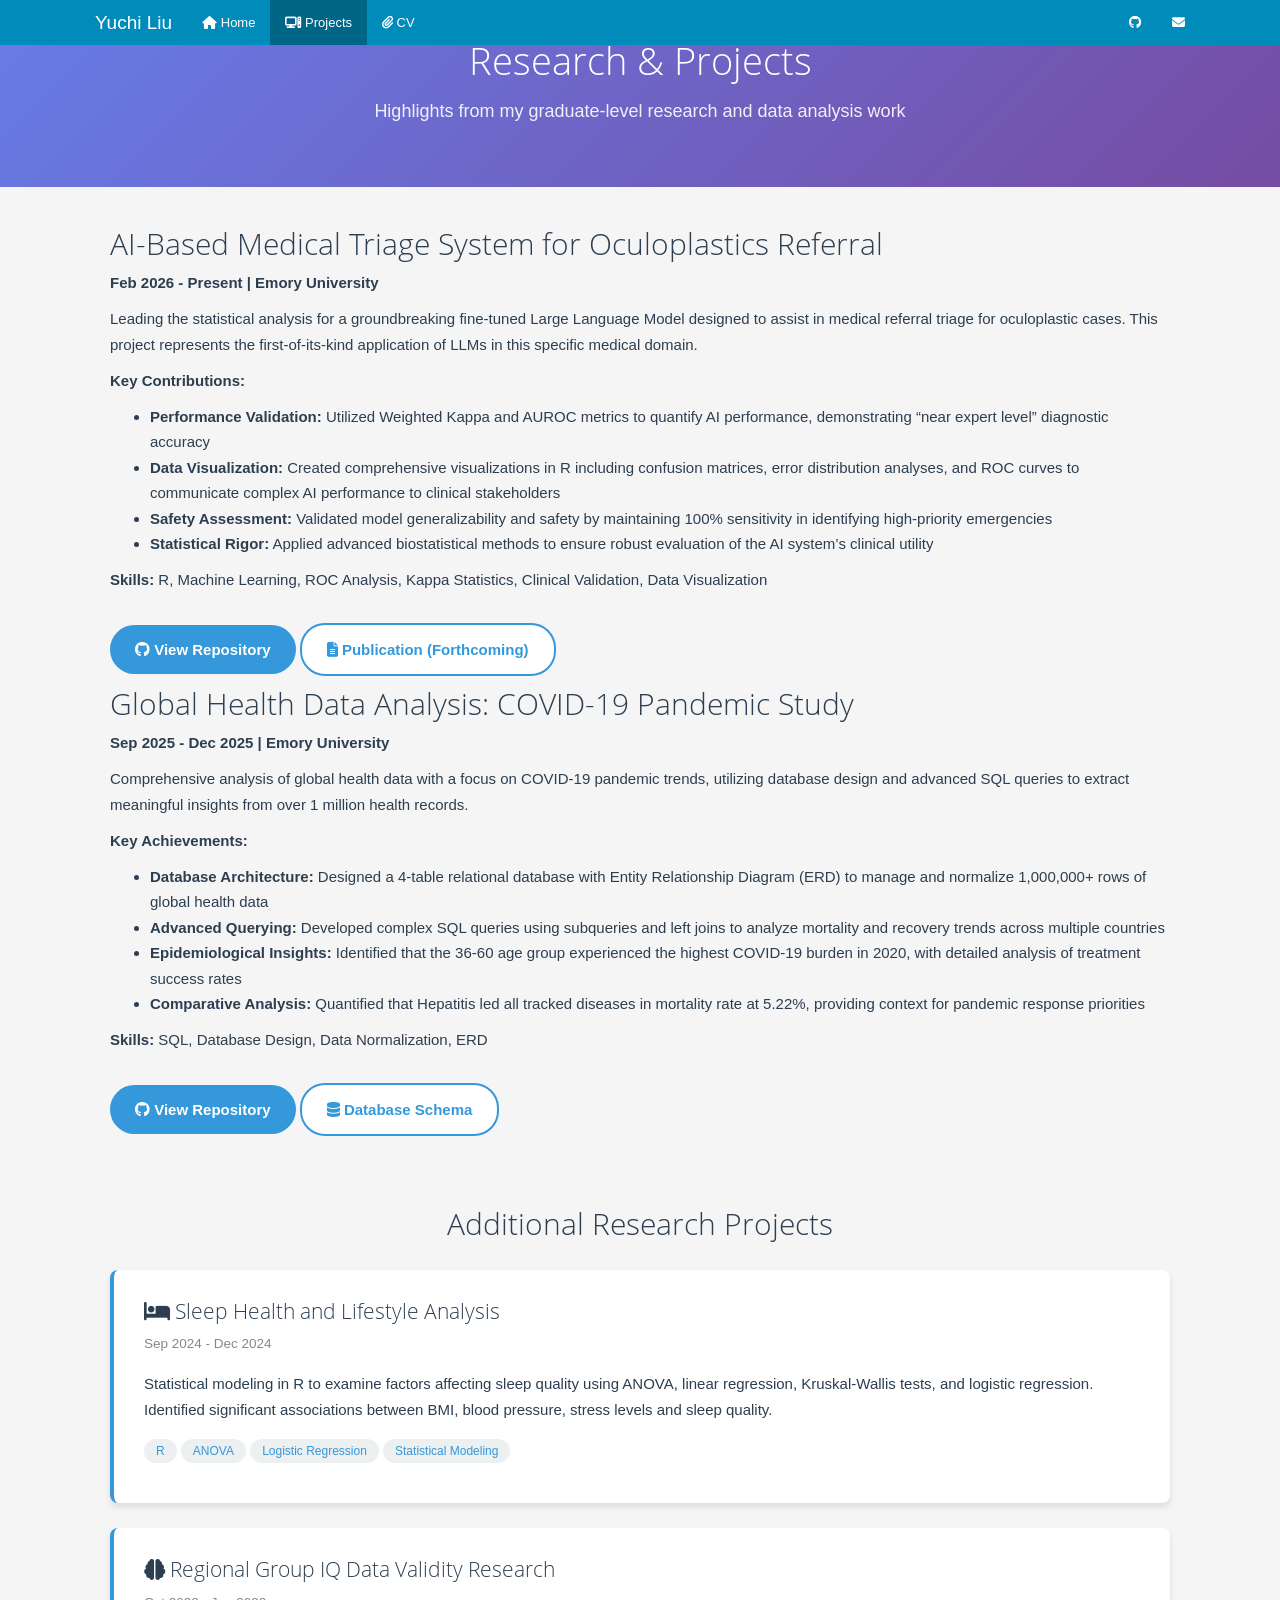
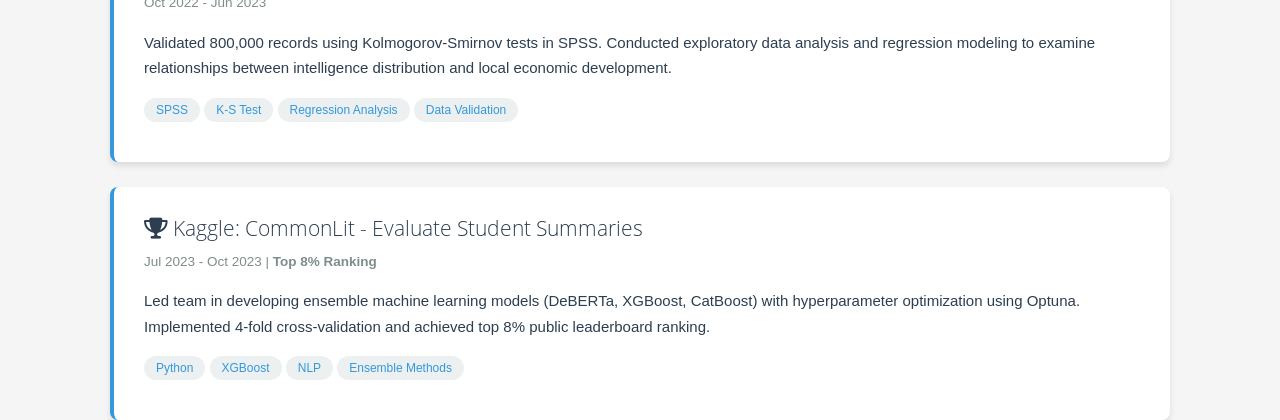
==== commit eb6e8d7d: "update" ====
--- a/docs/projects.html
+++ b/docs/projects.html
@@ -295,32 +295,23 @@
 </div>
 
 
-<div id="research-projects" class="section level1 projects-header">
-<h1>Research &amp; Projects</h1>
+<div class="projects-header">
+<h1>
+Research &amp; Projects
+</h1>
 <p class="projects-subtitle">
 Highlights from my graduate-level research and data analysis work
 </p>
 </div>
-<div class="projects-container">
-<div class="project-card featured">
 <div id="ai-based-medical-triage-system-for-oculoplastics-referral"
-class="section level2 project-header">
-<h2><i class="fa fa-heartbeat"></i> AI-Based Medical Triage System for
-Oculoplastics Referral</h2>
-<p><span class="project-badge">Current Research</span></p>
-</div>
-<div class="project-meta">
-<p><span class="meta-item"><i class="fa fa-calendar"></i> Feb 2026 -
-Present</span> <span class="meta-item"><i class="fa fa-map-marker"></i>
-Emory University</span></p>
-</div>
-<div class="project-description">
+class="section level2 projects-container">
+<h2>AI-Based Medical Triage System for Oculoplastics Referral</h2>
+<p><strong>Feb 2026 - Present | Emory University</strong></p>
 <p>Leading the statistical analysis for a groundbreaking fine-tuned
 Large Language Model designed to assist in medical referral triage for
 oculoplastic cases. This project represents the first-of-its-kind
 application of LLMs in this specific medical domain.</p>
-<div id="key-contributions" class="section level3">
-<h3>Key Contributions</h3>
+<p><strong>Key Contributions:</strong></p>
 <ul>
 <li><strong>Performance Validation:</strong> Utilized Weighted Kappa and
 AUROC metrics to quantify AI performance, demonstrating “near expert
@@ -336,24 +327,8 @@
 methods to ensure robust evaluation of the AI system’s clinical
 utility</li>
 </ul>
-</div>
-<div id="technical-highlights" class="section level3">
-<h3>Technical Highlights</h3>
-<div class="tech-stack">
-<p><span class="tech-tag">R</span> <span class="tech-tag">Machine
-Learning</span> <span class="tech-tag">ROC Analysis</span> <span
-class="tech-tag">Kappa Statistics</span> <span class="tech-tag">Clinical
-Validation</span> <span class="tech-tag">Data Visualization</span></p>
-</div>
-</div>
-<div id="impact" class="section level3">
-<h3>Impact</h3>
-<p>This research has significant implications for improving medical
-triage efficiency and patient outcomes. By demonstrating both high
-diagnostic accuracy and perfect sensitivity for emergencies, the system
-shows promise as a clinical decision support tool. {.impact-text}</p>
-</div>
-</div>
+<p><strong>Skills:</strong> R, Machine Learning, ROC Analysis, Kappa
+Statistics, Clinical Validation, Data Visualization</p>
 <div class="project-links">
 <p><a href="https://github.com/yuchi-liu7" class="btn-project"
 target="_blank"><i class="fa fa-github"></i> View Repository</a> <a
@@ -361,24 +336,15 @@
 Publication (Forthcoming)</a></p>
 </div>
 </div>
-<div class="project-card featured">
+<div class="projects-container">
 <div id="global-health-data-analysis-covid-19-pandemic-study"
-class="section level2 project-header">
-<h2><i class="fa fa-globe"></i> Global Health Data Analysis: COVID-19
-Pandemic Study</h2>
-<p><span class="project-badge">Graduate Project</span></p>
-</div>
-<div class="project-meta">
-<p><span class="meta-item"><i class="fa fa-calendar"></i> Sep 2025 - Dec
-2025</span> <span class="meta-item"><i class="fa fa-map-marker"></i>
-Emory University</span></p>
-</div>
-<div class="project-description">
+class="section level2">
+<h2>Global Health Data Analysis: COVID-19 Pandemic Study</h2>
+<p><strong>Sep 2025 - Dec 2025 | Emory University</strong></p>
 <p>Comprehensive analysis of global health data with a focus on COVID-19
 pandemic trends, utilizing database design and advanced SQL queries to
 extract meaningful insights from over 1 million health records.</p>
-<div id="key-achievements" class="section level3">
-<h3>Key Achievements</h3>
+<p><strong>Key Achievements:</strong></p>
 <ul>
 <li><strong>Database Architecture:</strong> Designed a 4-table
 relational database with Entity Relationship Diagram (ERD) to manage and
@@ -393,24 +359,8 @@
 all tracked diseases in mortality rate at 5.22%, providing context for
 pandemic response priorities</li>
 </ul>
-</div>
-<div id="technical-highlights-1" class="section level3">
-<h3>Technical Highlights</h3>
-<div class="tech-stack">
-<p><span class="tech-tag">SQL</span> <span class="tech-tag">Database
-Design</span> <span class="tech-tag">Data Normalization</span> <span
-class="tech-tag">ERD</span> <span class="tech-tag">Epidemiology</span>
-<span class="tech-tag">Public Health</span></p>
-</div>
-</div>
-<div id="methodology" class="section level3">
-<h3>Methodology</h3>
-<p>The project employed rigorous data management principles, including
-normalization to reduce redundancy and ensure data integrity. Complex
-analytical queries were optimized for performance while maintaining
-accuracy in cross-country comparisons.</p>
-</div>
-</div>
+<p><strong>Skills:</strong> SQL, Database Design, Data Normalization,
+ERD</p>
 <div class="project-links">
 <p><a href="https://github.com/yuchi-liu7" class="btn-project"
 target="_blank"><i class="fa fa-github"></i> View Repository</a> <a
--- a/docs/style.css
+++ b/docs/style.css
@@ -1,8 +1,4 @@
-/* ========================================
-   CUSTOM STYLES FOR YUCHI LIU'S PORTFOLIO
-   ======================================== */
-
-/* === GLOBAL STYLES === */
+
 :root {
   --primary-color: #2c3e50;
   --secondary-color: #3498db;
@@ -26,7 +22,6 @@
   padding: 0;
 }
 
-/* Custom link styling */
 a {
   color: var(--secondary-color);
   text-decoration: none;
@@ -38,7 +33,7 @@
   text-decoration: underline;
 }
 
-/* === HERO SECTION === */
+
 .hero-section {
   background: linear-gradient(135deg, #667eea 0%, #764ba2 100%);
   color: white;
@@ -62,7 +57,7 @@
   opacity: 0.95;
 }
 
-/* === INTRO SECTION === */
+
 .intro-section {
   max-width: 800px;
   margin: 40px auto;
@@ -82,7 +77,7 @@
   margin-top: 0;
 }
 
-/* === HIGHLIGHTS SECTION === */
+
 .highlights-section {
   max-width: 1200px;
   margin: 60px auto;
@@ -142,7 +137,7 @@
   margin: 15px 0;
 }
 
-/* === EDUCATION TIMELINE === */
+
 .education-section {
   max-width: 900px;
   margin: 60px auto;
@@ -212,7 +207,7 @@
   margin: 5px 0;
 }
 
-/* === SKILLS SECTION === */
+
 .skills-section {
   max-width: 1000px;
   margin: 60px auto;
@@ -257,7 +252,7 @@
   transform: scale(1.05);
 }
 
-/* === CONTACT SECTION === */
+
 .contact-section {
   text-align: center;
   max-width: 800px;
@@ -299,7 +294,7 @@
   text-decoration: none;
 }
 
-/* === CV PAGE STYLES === */
+
 .cv-header {
   text-align: center;
   padding: 40px 20px;
@@ -348,7 +343,7 @@
   color: var(--light-text);
 }
 
-/* === PROJECTS PAGE STYLES === */
+
 .projects-header {
   text-align: center;
   padding: 60px 20px;
@@ -522,7 +517,7 @@
   text-decoration: none;
 }
 
-/* Additional Projects */
+
 .additional-projects {
   margin-top: 60px;
 }
@@ -581,7 +576,7 @@
   font-weight: 500;
 }
 
-/* CTA Section */
+
 .cta-section {
   text-align: center;
   max-width: 700px;
@@ -617,7 +612,7 @@
   text-decoration: none;
 }
 
-/* === RESPONSIVE DESIGN === */
+
 @media (max-width: 768px) {
   .hero-title {
     font-size: 2em;
@@ -673,7 +668,7 @@
   }
 }
 
-/* === FOOTER STYLES === */
+
 footer {
   background: var(--primary-color);
   color: white;
@@ -687,7 +682,7 @@
   opacity: 0.9;
 }
 
-/* === ACCESSIBILITY === */
+
 @media (prefers-reduced-motion: reduce) {
   * {
     animation: none !important;
@@ -695,7 +690,6 @@
   }
 }
 
-/* Focus styles for keyboard navigation */
 a:focus,
 button:focus {
   outline: 3px solid var(--accent-color);
@@ -703,11 +697,8 @@
 }
 
 
-/* ========================================
-   两栏布局样式 - 铺满页面版本
-   ======================================== */
-
-/* 移除所有默认边距 */
+
+
 .container-fluid,
 .container {
   padding-left: 0 !important;
@@ -722,36 +713,36 @@
   padding: 0 !important;
 }
 
-/* === 页面容器 - 完全铺满 === */
+
 .page-container {
   display: flex;
   max-width: 100%;
   width: 100%;
   margin: 0;
   gap: 0;
-  padding: 0 60px 0 0;  /* ← 右边留 20px */
+  padding: 0 60px 0 0;  
   background: #f5f5f5;
   min-height: calc(100vh - 51px);
 }
 
-/* === 左侧边栏 === */
+
 .sidebar {
   flex: 0 0 280px;
   background: white;
-  padding: 40px 20px;  /* ← 稍微减少内边距 */
+  padding: 40px 20px; 
   box-shadow: 2px 0 5px rgba(0, 0, 0, 0.05);
   position: sticky;
   top: 51px;
   height: calc(100vh - 51px);
   overflow-y: auto;
-  margin-left: 60px;  /* ← 添加左边距 */
+  margin-left: 60px;
 }
 
 .profile-card {
   text-align: center;
 }
 
-/* 个人照片 */
+
 .profile-image {
   margin-bottom: 20px;
 }
@@ -765,7 +756,7 @@
   box-shadow: 0 2px 8px rgba(0, 0, 0, 0.1);
 }
 
-/* 姓名和职位 */
+
 .profile-name {
   font-size: 1.6em !important;
   margin: 15px 0 8px 0 !important;
@@ -788,7 +779,7 @@
   font-size: 0.95em;
 }
 
-/* 联系方式图标 */
+
 .contact-links {
   display: flex;
   justify-content: center;
@@ -820,7 +811,7 @@
   text-decoration: none;
 }
 
-/* 研究兴趣 */
+
 .research-interests {
   text-align: left;
   margin-top: 25px;
@@ -849,10 +840,10 @@
   margin-bottom: 8px;
 }
 
-/* === 右侧主内容区 - 铺满 === */
+
 .main-content {
   flex: 1;
-  padding: 40px 30px;  /* ← 左右改成 30px */
+  padding: 40px 30px;  
   min-width: 0;
   background: #f5f5f5;
 }
@@ -881,7 +872,7 @@
   font-size: 1em;
 }
 
-/* What I Do 网格 - 横向三列 */
+
 .highlights-grid {
   display: grid;
   grid-template-columns: repeat(3, 1fr);
@@ -921,7 +912,7 @@
   margin: 0;
 }
 
-/* Education 列表 */
+
 .education-list {
   margin-top: 20px;
 }
@@ -931,7 +922,7 @@
   margin-bottom: 20px;
   background: #f8f9fa;
   border-radius: 8px;
-  border: 3px solid var(--secondary-color);  /* ← 全边框 */
+  border: 3px solid var(--secondary-color); 
   transition: transform 0.3s ease;
 }
 
@@ -961,7 +952,6 @@
   display: block;
 }
 
-/* Skills 样式调整 */
 .content-section .skills-grid {
   display: grid;
   grid-template-columns: repeat(2, 1fr);
@@ -998,7 +988,7 @@
   transform: scale(1.05);
 }
 
-/* === 导航栏样式 === */
+
 .navbar-default {
   background-color: var(--secondary-color) !important;
   border-color: var(--secondary-color) !important;
@@ -1027,7 +1017,7 @@
   color: white !important;
 }
 
-/* === 响应式设计 === */
+
 @media (max-width: 1400px) {
   .main-content {
     padding: 30px 40px;
@@ -1077,35 +1067,33 @@
   }
 }
 
-/* 移除默认的页面标题 */
+
 h1.title {
   display: none;
 }
 
 
-/* === 强制导航栏左右边距 === */
 .navbar {
   padding-left: 80px !important;
-  padding-right: 80px !important;  /* 添加右边距 */
+  padding-right: 80px !important; 
 }
 
 .navbar-default {
   padding-left: 80px !important;
-  padding-right: 80px !important;  /* 添加右边距 */
+  padding-right: 80px !important; 
 }
 
 .navbar > .container-fluid {
   padding-left: 0 !important;
-  padding-right: 0 !important;  /* 添加 */
+  padding-right: 0 !important;  
   margin-left: 80px !important;
-  margin-right: 80px !important;  /* 添加右边距 */
+  margin-right: 80px !important;  
 }
 
 .navbar-brand {
   margin-left: 0 !important;
 }
 
-/* 右侧图标也留白 */
 .navbar-nav.navbar-right {
   margin-right: 0 !important;
 }
